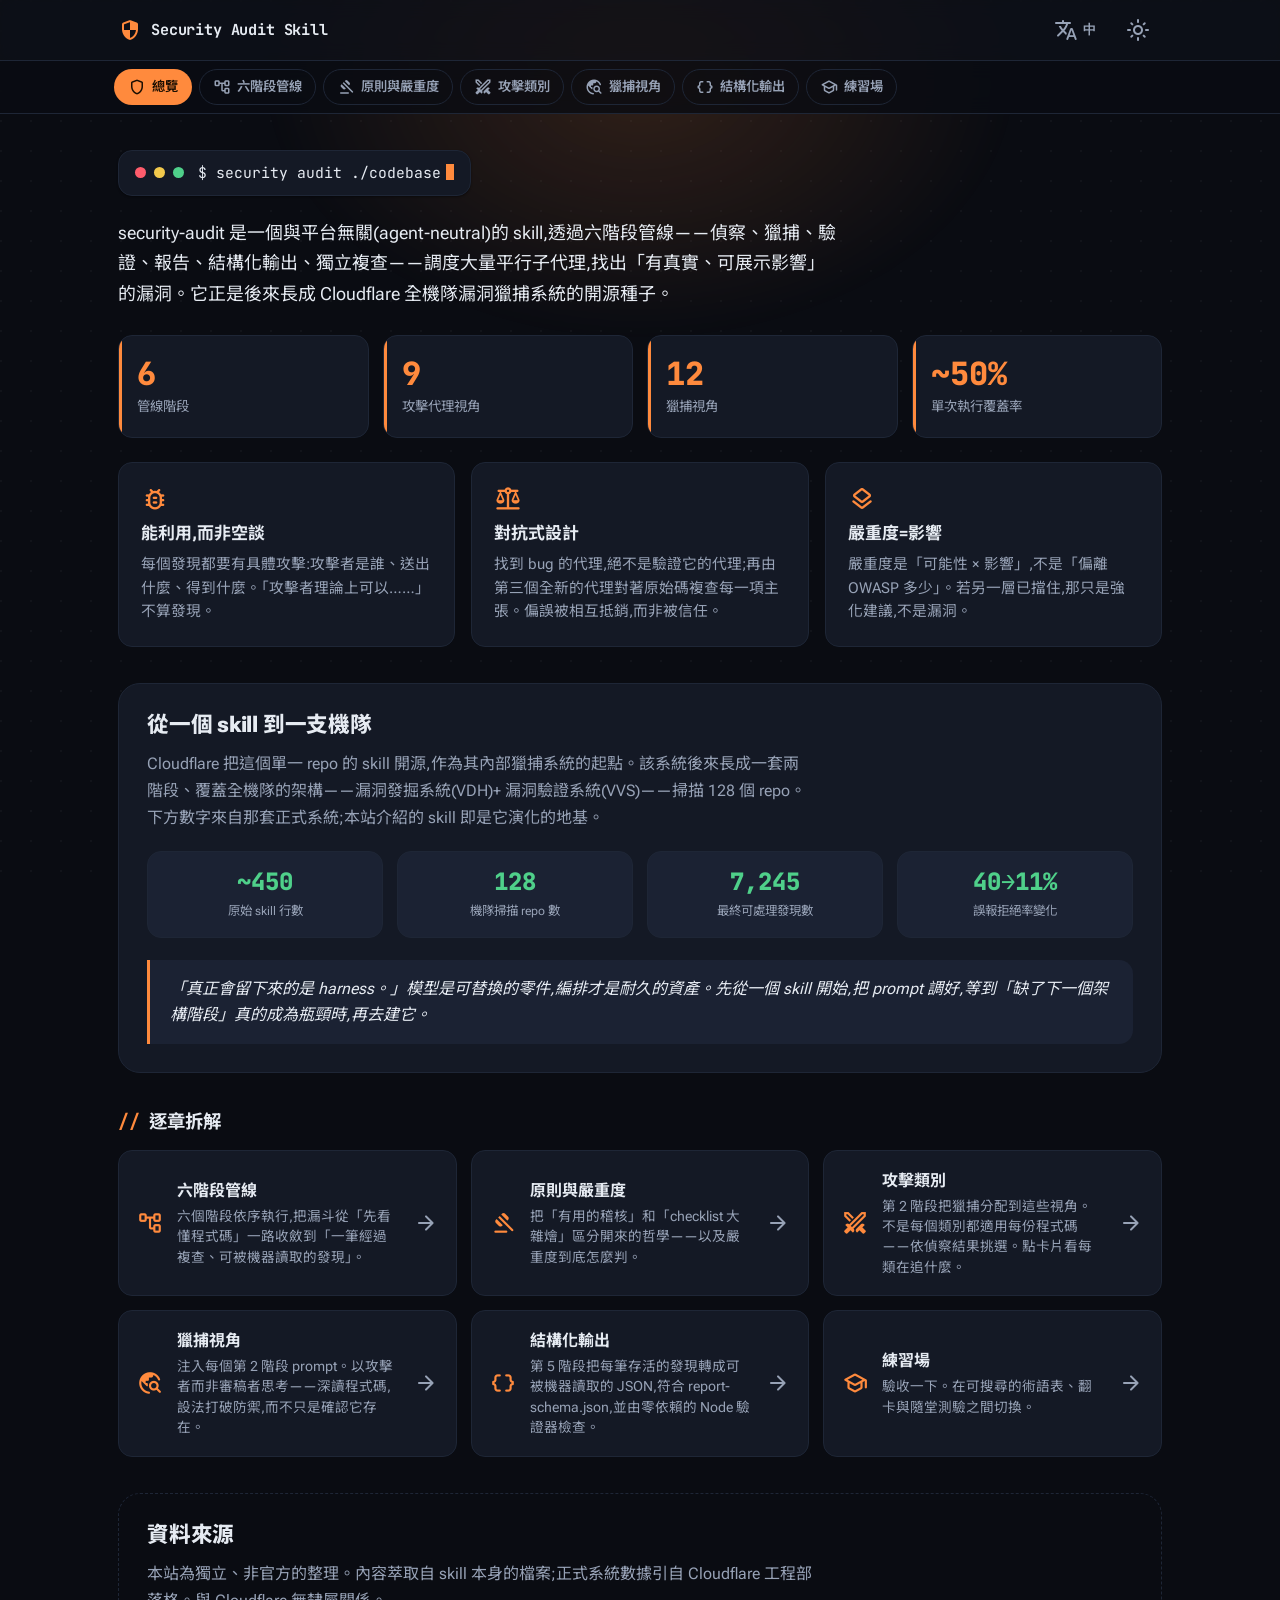
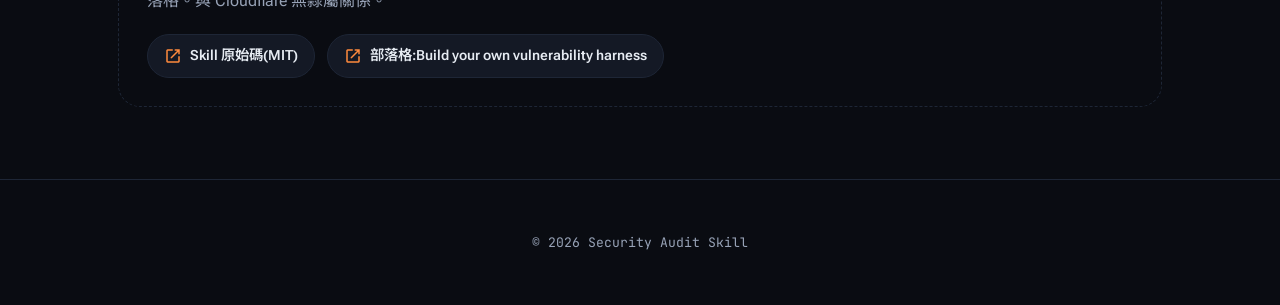
==== index.html @ 5a80154d "feat: 英文化 title/meta 並加入 shield favicon" ====
<!DOCTYPE html>
<html lang="en" data-theme="dark">
<head>
  <meta charset="UTF-8" />
  <title>Security Audit Skill — Interactive Guide</title>
  <!-- Google tag (gtag.js) -->
  <script async src="https://www.googletagmanager.com/gtag/js?id=G-RM0FBMMBLL"></script>
  <script>
    window.dataLayer = window.dataLayer || [];
    function gtag(){dataLayer.push(arguments);}
    gtag('js', new Date());
    gtag('config', 'G-RM0FBMMBLL');
  </script>
  <meta name="viewport" content="width=device-width, initial-scale=1.0, viewport-fit=cover" />
  <meta name="description" content="An interactive field guide to Cloudflare's open-source agentic security-audit skill: a six-phase pipeline of parallel agents, nine attack-agent scopes, twelve hunting angles, structured output, and independent verification." />
  <meta name="theme-color" content="#0A0C12" />
  <link rel="icon" href="data:image/svg+xml,<svg xmlns='http://www.w3.org/2000/svg' viewBox='0 0 32 32'><rect width='32' height='32' rx='7' fill='%23FF8A3D'/><path d='M16 5 L25 8 V15 C25 21 21 25 16 27 C11 25 7 21 7 15 V8 Z' fill='%230A0C12'/><path d='M12.4 16 l2.5 2.5 L20 13.3' fill='none' stroke='%23FF8A3D' stroke-width='2.3' stroke-linecap='round' stroke-linejoin='round'/></svg>" />
  <link rel="canonical" href="https://cloudflare-security-skill.peteraim.com/" />
  <meta property="og:type" content="website" />
  <meta property="og:site_name" content="Security Audit Skill" />
  <meta property="og:title" content="Security Audit Skill — Interactive Guide" />
  <meta property="og:description" content="Six-phase pipeline, nine attack-agent scopes, twelve hunting angles — an interactive guide to Cloudflare's open-source security-audit skill." />
  <meta property="og:url" content="https://cloudflare-security-skill.peteraim.com/" />
  <meta name="twitter:card" content="summary" />
  <meta name="twitter:title" content="Security Audit Skill — Interactive Guide" />
  <meta name="twitter:description" content="An interactive guide to Cloudflare's open-source agentic security-audit skill." />
  <link rel="preconnect" href="https://fonts.googleapis.com" />
  <link rel="preconnect" href="https://fonts.gstatic.com" crossorigin />
  <link href="https://fonts.googleapis.com/css2?family=Roboto+Flex:opsz,wght@8..144,400..700&family=Noto+Sans+TC:wght@400;500;700&family=JetBrains+Mono:wght@400;500;700&display=swap" rel="stylesheet" />
  <link href="https://fonts.googleapis.com/css2?family=Material+Symbols+Rounded:opsz,wght,FILL,GRAD@24,400,0,0&display=swap" rel="stylesheet" />
  <link rel="stylesheet" href="assets/styles.css" />
  <script type="application/ld+json">
  {
    "@context": "https://schema.org",
    "@type": "WebSite",
    "name": "Security Audit Skill — Interactive Guide",
    "description": "An interactive field guide to Cloudflare's open-source agentic security-audit skill: a six-phase pipeline of parallel agents that find exploitable vulnerabilities.",
    "url": "https://cloudflare-security-skill.peteraim.com/"
  }
  </script>
</head>
<body data-page="home">
  <!-- shell.js injects the app bar, cross-page nav, footer and dialog around this -->
  <main id="page"></main>

  <script src="data/data.js"></script>
  <script src="assets/shell.js"></script>
  <script src="assets/app.js"></script>
</body>
</html>
---- assets/styles.css ----
/* =========================================================================
   styles.css — custom "security console" aesthetic on an MD3 token base.
   Dark-first, monospace accents, severity color coding. Pure CSS, no build.
   Shared by every page. shell.js depends on the chrome classes (appbar,
   pagenav, navpill, footer, dialog, skip-link, icon-btn) — keep them styled.
   ========================================================================= */

/* ---- Tokens : DARK (default) ---- */
:root,
[data-theme="dark"] {
  --background:#0A0C12; --on-background:#E6EBF2;
  --surface:#0E1118;
  --surface-container:#141925; --surface-container-high:#1B2233; --surface-variant:#232B3D;
  --on-surface:#E6EBF2; --on-surface-variant:#97A2B6;
  --outline:#2C3547; --outline-variant:#1E2636;
  --primary:#FF8A3D; --on-primary:#1A0E02; --primary-container:#3A2410; --on-primary-container:#FFD9B8;
  --secondary:#4FD08A; --on-secondary:#06210F; --secondary-container:#123322; --on-secondary-container:#BFF3D6;
  --error:#FF5C6C; --success:#4FD08A;
  --sev-critical:#FF5C6C; --sev-high:#FF9B42; --sev-medium:#F2C94C; --sev-low:#5AA9FF;
  --grid-dot:rgba(255,255,255,.035);
  --glow:rgba(255,138,61,.16);
  --elev-1:0 1px 2px rgba(0,0,0,.4);
  --elev-2:0 6px 20px rgba(0,0,0,.45);
  --elev-3:0 16px 48px rgba(0,0,0,.55);
  --radius-sm:8px; --radius:14px; --radius-lg:22px;
  --font-body:"Roboto Flex","Inter","Noto Sans TC",system-ui,sans-serif;
  --font-mono:"JetBrains Mono","Roboto Mono",ui-monospace,SFMono-Regular,Menlo,monospace;
}
/* ---- Tokens : LIGHT ---- */
[data-theme="light"] {
  --background:#F4F6FA; --on-background:#131722;
  --surface:#FFFFFF;
  --surface-container:#FFFFFF; --surface-container-high:#EEF1F6; --surface-variant:#E3E8F0;
  --on-surface:#131722; --on-surface-variant:#51607A;
  --outline:#C3CCDA; --outline-variant:#DCE3EE;
  --primary:#C2570C; --on-primary:#FFFFFF; --primary-container:#FFE7D2; --on-primary-container:#4A2400;
  --secondary:#1F9D57; --on-secondary:#FFFFFF; --secondary-container:#D6F5E3; --on-secondary-container:#0A3D22;
  --error:#D32F3C; --success:#1F9D57;
  --sev-critical:#D32F3C; --sev-high:#C2570C; --sev-medium:#B7860B; --sev-low:#2563C9;
  --grid-dot:rgba(20,30,60,.05);
  --glow:rgba(194,87,12,.10);
  --elev-1:0 1px 2px rgba(20,30,60,.08),0 1px 3px rgba(20,30,60,.06);
  --elev-2:0 6px 18px rgba(20,30,60,.10);
  --elev-3:0 16px 44px rgba(20,30,60,.16);
}

/* ---- Reset / base ---- */
* { box-sizing:border-box; }
html { scroll-behavior:smooth; -webkit-text-size-adjust:100%; }
body {
  margin:0; font-family:var(--font-body); background:var(--background); color:var(--on-background);
  -webkit-font-smoothing:antialiased; transition:background .25s,color .25s; overflow-x:hidden; line-height:1.5;
}
body::before {
  content:""; position:fixed; inset:0; z-index:-2; pointer-events:none;
  background-image:radial-gradient(circle at 1px 1px,var(--grid-dot) 1px,transparent 0);
  background-size:30px 30px;
}
body::after {
  content:""; position:fixed; top:-180px; left:50%; transform:translateX(-50%); width:760px; height:520px; z-index:-1;
  background:radial-gradient(ellipse at center,var(--glow),transparent 70%); pointer-events:none; filter:blur(8px);
}
a { color:inherit; text-decoration:none; }
h1,h2,h3 { line-height:1.2; }
code,pre { font-family:var(--font-mono); }
.material-symbols-rounded { font-variation-settings:"FILL" 0,"wght" 400,"GRAD" 0,"opsz" 24; line-height:1; user-select:none; }
.skip-link {
  position:absolute; left:-999px; top:8px; z-index:60; background:var(--primary); color:var(--on-primary);
  padding:8px 14px; border-radius:var(--radius-lg); font-weight:600;
}
.skip-link:focus { left:12px; }
:focus-visible { outline:2px solid var(--primary); outline-offset:2px; }

/* ---- App bar ---- */
.appbar {
  position:sticky; top:0; z-index:30;
  background:color-mix(in srgb,var(--surface) 80%,transparent);
  backdrop-filter:saturate(160%) blur(10px); border-bottom:1px solid var(--outline-variant);
}
.appbar__inner { max-width:1080px; margin:0 auto; padding:10px 18px; display:flex; align-items:center; gap:12px; }
.brand { display:flex; align-items:center; gap:9px; font-weight:700; font-size:1.04rem; color:var(--on-surface); min-width:0; overflow:hidden; letter-spacing:-.01em; }
.brand__logo { color:var(--primary); flex:0 0 auto; }
.brand__name { overflow:hidden; text-overflow:ellipsis; white-space:nowrap; font-family:var(--font-mono); font-size:.95rem; }
.appbar__actions { margin-left:auto; display:flex; align-items:center; gap:6px; flex:0 0 auto; }
.icon-btn {
  display:inline-flex; align-items:center; gap:5px; border:1px solid transparent; background:transparent; color:var(--on-surface-variant);
  border-radius:var(--radius-lg); padding:7px 11px; cursor:pointer; font:inherit; transition:background .15s,color .15s,border-color .15s;
}
.icon-btn:hover { background:var(--surface-container-high); color:var(--on-surface); border-color:var(--outline-variant); }
.icon-btn__txt { font-size:.82rem; font-weight:600; font-family:var(--font-mono); }

/* ---- Cross-page nav ---- */
.pagenav {
  position:sticky; top:55px; z-index:25; border-bottom:1px solid var(--outline-variant);
  background:color-mix(in srgb,var(--background) 84%,transparent); backdrop-filter:saturate(160%) blur(10px);
}
.pagenav__inner { max-width:1080px; margin:0 auto; padding:8px 14px; display:flex; gap:7px; overflow-x:auto; scrollbar-width:none; }
.pagenav__inner::-webkit-scrollbar { display:none; }
.navpill {
  display:inline-flex; align-items:center; gap:6px; flex:0 0 auto; padding:7px 13px; border-radius:var(--radius-lg);
  font-size:.83rem; font-weight:600; color:var(--on-surface-variant); border:1px solid var(--outline-variant);
  background:transparent; white-space:nowrap; cursor:pointer; transition:background .15s,color .15s,border-color .15s;
}
.navpill .material-symbols-rounded { font-size:18px; }
.navpill:hover { background:var(--surface-container-high); color:var(--on-surface); }
.navpill--active { background:var(--primary); color:var(--on-primary); border-color:transparent; }

/* ---- Page scaffold ---- */
.page { max-width:1080px; margin:0 auto; padding:36px 18px 24px; }
.page-head { margin-bottom:26px; }
.page-head__eyebrow {
  display:inline-flex; align-items:center; gap:7px; font-family:var(--font-mono); font-size:.78rem; font-weight:600;
  letter-spacing:.06em; text-transform:uppercase; color:var(--primary);
  background:var(--primary-container); padding:5px 11px; border-radius:var(--radius-lg); margin-bottom:14px;
}
.page-head__eyebrow .material-symbols-rounded { font-size:16px; }
.page-head h1 { margin:0 0 10px; font-size:clamp(1.7rem,4.4vw,2.5rem); font-weight:800; letter-spacing:-.02em; color:var(--on-surface); }
.page-head__sub { margin:0; max-width:64ch; font-size:1.02rem; line-height:1.6; color:var(--on-surface-variant); }
.empty { color:var(--on-surface-variant); }
.lead { max-width:70ch; font-size:1.02rem; line-height:1.7; color:var(--on-surface-variant); margin:0 0 26px; }

.section-label { font-size:1.15rem; font-weight:700; color:var(--on-surface); margin:38px 0 16px; letter-spacing:-.01em; }
.section-label__hash { font-family:var(--font-mono); color:var(--primary); margin-right:6px; }
.block { margin:40px 0 0; }
.block__title { font-size:1.2rem; font-weight:700; color:var(--on-surface); margin:0 0 8px; letter-spacing:-.01em; }
.block__note { margin:0 0 18px; color:var(--on-surface-variant); max-width:66ch; line-height:1.6; }

/* ---- reveal-on-scroll ---- */
.reveal { opacity:0; transform:translateY(14px); transition:opacity .55s ease,transform .55s ease; }
.reveal.is-in { opacity:1; transform:none; }

/* ---- HOME ---- */
.hero { margin-bottom:8px; }
.terminal {
  display:inline-flex; align-items:center; gap:8px; background:var(--surface-container); border:1px solid var(--outline-variant);
  border-radius:var(--radius); padding:11px 16px; box-shadow:var(--elev-1); max-width:100%; overflow:hidden;
}
.terminal__dot { width:11px; height:11px; border-radius:50%; background:var(--outline); flex:0 0 auto; }
.terminal__dot:nth-child(1){ background:var(--sev-critical); }
.terminal__dot:nth-child(2){ background:var(--sev-medium); }
.terminal__dot:nth-child(3){ background:var(--success); }
.terminal__cmd { font-family:var(--font-mono); font-size:.92rem; color:var(--on-surface); white-space:nowrap; margin-left:6px; }
.terminal__caret { display:inline-block; width:8px; height:1.05em; background:var(--primary); margin-left:5px; vertical-align:-2px; animation:blink 1.1s step-end infinite; }
@keyframes blink { 50% { opacity:0; } }
.hero__lede { max-width:72ch; font-size:1.12rem; line-height:1.7; color:var(--on-surface); margin:22px 0 26px; }

.kstats { display:grid; grid-template-columns:repeat(auto-fit,minmax(150px,1fr)); gap:14px; }
.kstat {
  background:var(--surface-container); border:1px solid var(--outline-variant); border-radius:var(--radius); padding:20px 18px;
  display:flex; flex-direction:column; gap:5px; position:relative; overflow:hidden;
}
.kstat::before { content:""; position:absolute; left:0; top:0; bottom:0; width:3px; background:var(--primary); }
.kstat__value { font-size:2rem; font-weight:800; color:var(--primary); font-family:var(--font-mono); font-variant-numeric:tabular-nums; line-height:1.1; }
.kstat__label { font-size:.84rem; color:var(--on-surface-variant); }

.pitch-grid { display:grid; grid-template-columns:repeat(auto-fit,minmax(250px,1fr)); gap:16px; margin-top:24px; }
.pitch { background:var(--surface-container); border:1px solid var(--outline-variant); border-radius:var(--radius); padding:22px; display:flex; flex-direction:column; gap:10px; transition:border-color .18s,transform .18s; }
.pitch:hover { border-color:var(--primary); transform:translateY(-2px); }
.pitch__icon { font-size:28px; color:var(--primary); }
.pitch__title { margin:0; font-size:1.06rem; font-weight:700; color:var(--on-surface); }
.pitch__body { margin:0; font-size:.92rem; line-height:1.6; color:var(--on-surface-variant); }

.slab { background:var(--surface-container); border:1px solid var(--outline-variant); border-radius:var(--radius-lg); padding:28px; margin-top:36px; }
.slab--muted { background:transparent; border-style:dashed; }
.slab__title { margin:0 0 12px; font-size:1.35rem; font-weight:800; color:var(--on-surface); letter-spacing:-.01em; }
.slab__body { margin:0 0 20px; max-width:74ch; line-height:1.7; color:var(--on-surface-variant); }
.metric-row { display:grid; grid-template-columns:repeat(auto-fit,minmax(130px,1fr)); gap:14px; margin-bottom:22px; }
.metric { background:var(--surface-container-high); border-radius:var(--radius); padding:16px; text-align:center; border:1px solid var(--outline-variant); }
.metric__value { display:block; font-family:var(--font-mono); font-size:1.5rem; font-weight:800; color:var(--secondary); line-height:1.2; }
.metric__label { display:block; margin-top:5px; font-size:.78rem; color:var(--on-surface-variant); }
.quote {
  margin:0; padding:16px 20px; border-left:3px solid var(--primary); background:var(--surface-container-high);
  border-radius:0 var(--radius) var(--radius) 0; color:var(--on-surface); font-size:1rem; line-height:1.65; font-style:italic;
}
.srclinks { display:flex; flex-wrap:wrap; gap:12px; }
.srclink {
  display:inline-flex; align-items:center; gap:8px; padding:10px 16px; border-radius:var(--radius-lg);
  border:1px solid var(--outline-variant); background:var(--surface-container); color:var(--on-surface);
  font-size:.9rem; font-weight:600; transition:border-color .15s,background .15s;
}
.srclink:hover { border-color:var(--primary); background:var(--surface-container-high); }
.srclink .material-symbols-rounded { font-size:18px; color:var(--primary); }

.navgrid { display:grid; grid-template-columns:repeat(auto-fill,minmax(260px,1fr)); gap:14px; }
.navcard {
  display:flex; align-items:center; gap:14px; background:var(--surface-container); border:1px solid var(--outline-variant);
  border-radius:var(--radius); padding:18px 18px; transition:border-color .18s,transform .18s,box-shadow .18s;
}
.navcard:hover { border-color:var(--primary); transform:translateY(-2px); box-shadow:var(--elev-2); }
.navcard__icon { font-size:26px; color:var(--primary); flex:0 0 auto; }
.navcard__text { display:flex; flex-direction:column; gap:3px; min-width:0; }
.navcard__text b { font-size:1rem; font-weight:700; color:var(--on-surface); }
.navcard__text span { font-size:.85rem; color:var(--on-surface-variant); overflow:hidden; text-overflow:ellipsis; }
.navcard__go { margin-left:auto; color:var(--on-surface-variant); transition:transform .18s,color .18s; flex:0 0 auto; }
.navcard:hover .navcard__go { color:var(--primary); transform:translateX(4px); }

/* ---- PIPELINE ---- */
.phases { list-style:none; margin:0; padding:0; }
.phase { display:grid; grid-template-columns:54px 1fr; gap:16px; }
.phase__rail { position:relative; display:flex; justify-content:center; }
.phase__rail::before { content:""; position:absolute; top:0; bottom:-20px; width:2px; background:var(--outline-variant); }
.phase:last-child .phase__rail::before { display:none; }
.phase__num {
  position:relative; z-index:1; width:42px; height:42px; border-radius:50%; display:grid; place-items:center;
  background:var(--surface-container); border:2px solid var(--primary); color:var(--primary);
  font-family:var(--font-mono); font-weight:700; font-size:.95rem;
}
.phase__card { background:var(--surface-container); border:1px solid var(--outline-variant); border-radius:var(--radius); padding:20px 22px; margin-bottom:20px; transition:border-color .18s; }
.phase__card:hover { border-color:var(--primary); }
.phase__top { display:flex; flex-wrap:wrap; align-items:center; gap:10px 14px; margin-bottom:10px; }
.phase__name { margin:0; font-size:1.18rem; font-weight:700; color:var(--on-surface); }
.badge {
  display:inline-flex; align-items:center; gap:6px; font-family:var(--font-mono); font-size:.74rem; font-weight:600;
  padding:4px 10px; border-radius:var(--radius-lg); border:1px solid var(--outline-variant); color:var(--on-surface-variant);
}
.badge--agents { color:var(--secondary); background:var(--secondary-container); border-color:transparent; }
.badge .material-symbols-rounded { font-size:15px; }
.phase__summary { margin:0 0 14px; line-height:1.65; color:var(--on-surface); }
.phase__out { display:inline-flex; align-items:center; gap:7px; margin-bottom:12px; font-size:.84rem; color:var(--on-surface-variant); }
.phase__out .material-symbols-rounded { font-size:17px; color:var(--primary); }
.phase__out code { font-family:var(--font-mono); color:var(--on-surface); background:var(--surface-container-high); padding:2px 8px; border-radius:var(--radius-sm); }
.phase__detail { margin:0; padding-left:20px; display:flex; flex-direction:column; gap:7px; }
.phase__detail li { font-size:.9rem; line-height:1.55; color:var(--on-surface-variant); }
.phase__detail li::marker { color:var(--primary); }

.callout {
  display:flex; gap:16px; align-items:flex-start; background:var(--surface-container-high); border:1px solid var(--outline-variant);
  border-left:3px solid var(--primary); border-radius:var(--radius); padding:20px 22px; margin-top:34px;
}
.callout__icon { font-size:26px; color:var(--primary); flex:0 0 auto; }
.callout__title { margin:0 0 6px; font-size:1.05rem; font-weight:700; color:var(--on-surface); }
.callout__body { margin:0; line-height:1.6; color:var(--on-surface-variant); }
.cmdline { display:inline-flex; align-items:center; gap:9px; margin-top:14px; background:var(--background); border:1px solid var(--outline-variant); border-radius:var(--radius-sm); padding:9px 14px; font-family:var(--font-mono); font-size:.86rem; }
.cmdline__prompt { color:var(--secondary); font-weight:700; }
.cmdline code { color:var(--on-surface); }

/* ---- PRINCIPLES ---- */
.prin-grid { display:grid; grid-template-columns:repeat(auto-fit,minmax(260px,1fr)); gap:16px; }
.prin { background:var(--surface-container); border:1px solid var(--outline-variant); border-radius:var(--radius); padding:22px; display:flex; flex-direction:column; gap:10px; transition:border-color .18s,transform .18s; }
.prin:hover { border-color:var(--primary); transform:translateY(-2px); }
.prin__icon { font-size:26px; color:var(--primary); }
.prin__title { margin:0; font-size:1.05rem; font-weight:700; color:var(--on-surface); }
.prin__body { margin:0; font-size:.92rem; line-height:1.6; color:var(--on-surface-variant); }

.sev-ladder { display:flex; flex-direction:column; gap:10px; }
.sev { display:grid; grid-template-columns:120px 1fr; gap:16px; align-items:center; background:var(--surface-container); border:1px solid var(--outline-variant); border-left:5px solid var(--sev); border-radius:var(--radius); padding:16px 18px; }
.sev--critical { --sev:var(--sev-critical); }
.sev--high { --sev:var(--sev-high); }
.sev--medium { --sev:var(--sev-medium); }
.sev--low { --sev:var(--sev-low); }
.sev__tag { font-family:var(--font-mono); font-weight:800; font-size:.92rem; letter-spacing:.04em; color:var(--sev); }
.sev__body { margin:0; font-size:.92rem; line-height:1.55; color:var(--on-surface-variant); }

.anti-grid { display:grid; grid-template-columns:repeat(auto-fit,minmax(300px,1fr)); gap:14px; }
.anti { display:flex; gap:12px; align-items:flex-start; background:var(--surface-container); border:1px solid var(--outline-variant); border-radius:var(--radius); padding:16px 18px; }
.anti__x { color:var(--error); font-size:22px; flex:0 0 auto; margin-top:1px; }
.anti__title { margin:0 0 5px; font-size:.98rem; font-weight:700; color:var(--on-surface); }
.anti__body { margin:0; font-size:.88rem; line-height:1.55; color:var(--on-surface-variant); }

/* ---- ATTACKS ---- */
.toolbar { display:flex; flex-wrap:wrap; gap:12px; align-items:center; margin-bottom:14px; }
.search-wrap { position:relative; flex:1 1 240px; min-width:180px; }
.search-ic { position:absolute; left:13px; top:50%; transform:translateY(-50%); color:var(--on-surface-variant); font-size:20px; pointer-events:none; }
.search { width:100%; padding:11px 14px 11px 42px; border-radius:var(--radius-lg); border:1px solid var(--outline-variant); background:var(--surface-container); color:var(--on-surface); font:inherit; }
.search::placeholder { color:var(--on-surface-variant); }
.search:focus { outline:2px solid var(--primary); outline-offset:1px; border-color:transparent; }
.chips { display:flex; flex-wrap:wrap; gap:8px; }
.chip { padding:8px 14px; border-radius:var(--radius-lg); font-size:.83rem; font-weight:600; color:var(--on-surface-variant); border:1px solid var(--outline-variant); background:transparent; cursor:pointer; transition:background .15s,color .15s,border-color .15s; }
.chip:hover { background:var(--surface-container-high); color:var(--on-surface); }
.chip--active { background:var(--primary); color:var(--on-primary); border-color:transparent; }
.result-count { margin:0 0 16px; font-size:.82rem; font-family:var(--font-mono); color:var(--on-surface-variant); }
.tag { font-size:.72rem; font-family:var(--font-mono); color:var(--on-surface-variant); background:var(--surface-variant); padding:2px 8px; border-radius:var(--radius-sm); }
.card__tags { display:flex; flex-wrap:wrap; gap:6px; margin-top:auto; }

.atk-grid { display:grid; grid-template-columns:repeat(auto-fill,minmax(270px,1fr)); gap:16px; }
.atk-card { background:var(--surface-container); border:1px solid var(--outline-variant); border-radius:var(--radius); padding:20px; cursor:pointer; display:flex; flex-direction:column; gap:11px; min-height:170px; transition:box-shadow .18s,transform .18s,border-color .18s; }
.atk-card:hover,.atk-card:focus-visible { box-shadow:var(--elev-2); transform:translateY(-2px); border-color:var(--primary); outline:none; }
.atk-card__icon { font-size:28px; color:var(--primary); }
.atk-card__title { margin:0; font-size:1.06rem; font-weight:700; color:var(--on-surface); }
.atk-card__summary { margin:0; font-size:.9rem; line-height:1.55; color:var(--on-surface-variant); }

/* ---- HUNTING ---- */
.angle-grid { display:grid; grid-template-columns:repeat(auto-fit,minmax(290px,1fr)); gap:16px; }
.angle { position:relative; background:var(--surface-container); border:1px solid var(--outline-variant); border-radius:var(--radius); padding:20px 20px 20px 22px; overflow:hidden; transition:border-color .18s,transform .18s; }
.angle:hover { border-color:var(--primary); transform:translateY(-2px); }
.angle__n { display:inline-block; font-family:var(--font-mono); font-size:1.05rem; font-weight:800; color:var(--primary); background:var(--primary-container); width:34px; height:34px; border-radius:9px; text-align:center; line-height:34px; margin-bottom:12px; }
.angle__title { margin:0 0 7px; font-size:1.02rem; font-weight:700; color:var(--on-surface); }
.angle__body { margin:0; font-size:.9rem; line-height:1.6; color:var(--on-surface-variant); }
.rules { list-style:none; margin:0; padding:0; display:flex; flex-direction:column; gap:10px; }
.rule { display:flex; gap:11px; align-items:flex-start; background:var(--surface-container); border:1px solid var(--outline-variant); border-radius:var(--radius); padding:14px 18px; line-height:1.55; color:var(--on-surface); }
.rule__check { color:var(--success); font-size:20px; flex:0 0 auto; margin-top:1px; }

/* ---- SCHEMA ---- */
.table-wrap { overflow-x:auto; border-radius:var(--radius); border:1px solid var(--outline-variant); }
.fld-table { width:100%; border-collapse:collapse; background:var(--surface-container); font-size:.88rem; }
.fld-table th,.fld-table td { padding:11px 14px; text-align:left; border-bottom:1px solid var(--outline-variant); vertical-align:top; }
.fld-table thead th { background:var(--surface-container-high); font-weight:700; color:var(--on-surface-variant); font-size:.78rem; letter-spacing:.04em; text-transform:uppercase; white-space:nowrap; }
.fld-table tbody tr:last-child td { border-bottom:none; }
.fld-table tbody tr:hover { background:var(--surface-container-high); }
.fld__name code { color:var(--primary); font-weight:600; }
.fld__type code { color:var(--secondary); font-size:.82rem; }
.fld__desc { color:var(--on-surface-variant); line-height:1.5; }
.codewin { border:1px solid var(--outline-variant); border-radius:var(--radius); overflow:hidden; background:var(--surface); }
.codewin__bar { display:flex; align-items:center; gap:8px; padding:9px 14px; background:var(--surface-container-high); border-bottom:1px solid var(--outline-variant); }
.codewin__name { margin-left:8px; font-family:var(--font-mono); font-size:.8rem; color:var(--on-surface-variant); }
.codewin__body { margin:0; padding:18px 20px; overflow:auto; font-size:.82rem; line-height:1.6; color:var(--on-surface); }
.codewin__body code { font-family:var(--font-mono); white-space:pre; }

/* ---- DIALOG ---- */
.dialog { border:none; border-radius:var(--radius-lg); background:var(--surface-container); color:var(--on-surface); max-width:600px; width:calc(100% - 32px); padding:0; box-shadow:var(--elev-3); border:1px solid var(--outline-variant); }
.dialog::backdrop { background:rgba(0,0,0,.62); backdrop-filter:blur(2px); }
.dialog__bar { display:flex; align-items:center; padding:8px 12px; border-bottom:1px solid var(--outline-variant); position:sticky; top:0; background:var(--surface-container); }
.dialog__spacer { flex:1; }
.dialog__body { padding:24px; }
.dlg-head { display:flex; align-items:center; gap:12px; margin-bottom:12px; }
.dlg-head__icon { font-size:30px; color:var(--primary); }
.dialog__body h2 { margin:0; color:var(--on-surface); font-size:1.3rem; }
.dialog__body p { color:var(--on-surface-variant); line-height:1.7; }
.dlg-sub { margin:18px 0 8px; font-size:.82rem; font-family:var(--font-mono); letter-spacing:.04em; text-transform:uppercase; color:var(--primary); }
.dlg-list { margin:0; padding-left:20px; display:flex; flex-direction:column; gap:7px; }
.dlg-list li { color:var(--on-surface-variant); line-height:1.55; }
.dlg-list li::marker { color:var(--primary); }
.dialog__body .card__tags { margin:0 0 8px; }

/* ---- PRACTICE ---- */
.seg { display:inline-flex; gap:4px; background:var(--surface-container-high); border:1px solid var(--outline-variant); border-radius:var(--radius-lg); padding:4px; margin-bottom:22px; flex-wrap:wrap; }
.seg__btn { border:none; background:transparent; color:var(--on-surface-variant); padding:9px 20px; border-radius:var(--radius-lg); cursor:pointer; font:inherit; font-weight:600; transition:background .15s,color .15s; }
.seg__btn:hover { color:var(--on-surface); }
.seg__btn--active { background:var(--primary); color:var(--on-primary); }

.glo-list { display:flex; flex-direction:column; gap:10px; }
.glo { background:var(--surface-container); border:1px solid var(--outline-variant); border-radius:var(--radius); overflow:hidden; }
.glo__term { display:flex; align-items:center; justify-content:space-between; gap:12px; padding:15px 18px; cursor:pointer; font-weight:700; color:var(--on-surface); list-style:none; }
.glo__term::-webkit-details-marker { display:none; }
.glo__term span:first-child { font-family:var(--font-mono); }
.glo__chev { transition:transform .2s; color:var(--on-surface-variant); }
.glo[open] .glo__chev { transform:rotate(180deg); }
.glo[open] .glo__term { color:var(--primary); }
.glo__def { margin:0; padding:0 18px 16px; font-size:.92rem; line-height:1.65; color:var(--on-surface-variant); }

.fc-grid { display:grid; grid-template-columns:repeat(auto-fill,minmax(230px,1fr)); gap:16px; }
.fc { display:block; position:relative; height:190px; perspective:1100px; border:none; background:transparent; padding:0; cursor:pointer; font:inherit; text-align:left; }
.fc__inner { position:absolute; inset:0; transition:transform .55s cubic-bezier(.4,.1,.2,1); transform-style:preserve-3d; }
.fc--flipped .fc__inner { transform:rotateY(180deg); }
.fc__face { position:absolute; inset:0; backface-visibility:hidden; -webkit-backface-visibility:hidden; border-radius:var(--radius); border:1px solid var(--outline-variant); padding:20px; display:flex; flex-direction:column; justify-content:center; gap:10px; overflow:auto; }
.fc__front { background:var(--surface-container); color:var(--on-surface); font-size:1.12rem; font-weight:700; }
.fc__back { background:var(--surface-container-high); color:var(--on-surface-variant); font-size:.9rem; line-height:1.55; transform:rotateY(180deg); }
.fc__tag { font-family:var(--font-mono); font-size:.66rem; font-weight:700; letter-spacing:.1em; color:var(--primary); }
.fc__back .fc__tag { color:var(--secondary); }

.quiz-head { display:flex; justify-content:flex-end; margin-bottom:14px; }
.quiz-score { font-family:var(--font-mono); font-size:.86rem; font-weight:700; color:var(--secondary); background:var(--secondary-container); padding:7px 14px; border-radius:var(--radius-lg); }
.quiz-list { display:flex; flex-direction:column; gap:18px; }
.quiz-q { background:var(--surface-container); border:1px solid var(--outline-variant); border-radius:var(--radius); padding:20px 22px; }
.quiz-q__text { margin:0 0 14px; font-size:1.04rem; font-weight:600; color:var(--on-surface); line-height:1.5; }
.quiz-q__n { display:inline-block; font-family:var(--font-mono); font-weight:800; color:var(--primary); margin-right:9px; }
.qopts { display:flex; flex-direction:column; gap:9px; }
.qopt { text-align:left; padding:12px 16px; border-radius:var(--radius-sm); border:1px solid var(--outline-variant); background:var(--surface); color:var(--on-surface); font:inherit; font-size:.93rem; cursor:pointer; transition:border-color .15s,background .15s; }
.qopt:hover:not(:disabled) { border-color:var(--primary); background:var(--surface-container-high); }
.qopt:disabled { cursor:default; }
.qopt--right { border-color:var(--success); background:var(--secondary-container); color:var(--on-secondary-container); font-weight:600; }
.qopt--wrong { border-color:var(--error); background:color-mix(in srgb,var(--error) 14%,transparent); }
.quiz-explain { margin:14px 0 0; padding:12px 16px; background:var(--surface-container-high); border-radius:var(--radius-sm); font-size:.9rem; line-height:1.6; color:var(--on-surface); }

/* ---- Footer ---- */
.footer { text-align:center; padding:40px 18px; margin-top:48px; color:var(--on-surface-variant); font-size:.82rem; font-family:var(--font-mono); border-top:1px solid var(--outline-variant); }

/* ---- Responsive ---- */
@media (max-width:680px) {
  .phase { grid-template-columns:42px 1fr; gap:12px; }
  .phase__num { width:36px; height:36px; font-size:.85rem; }
  .sev { grid-template-columns:1fr; gap:6px; }
  .hero__lede { font-size:1.04rem; }
}
@media (max-width:560px) {
  .navgrid,.atk-grid,.fc-grid,.pitch-grid,.prin-grid,.anti-grid,.angle-grid { grid-template-columns:1fr; }
  .kstats { grid-template-columns:repeat(2,1fr); }
  .terminal__cmd { font-size:.8rem; white-space:normal; }
}
@media (max-width:375px) {
  .appbar__inner,.pagenav__inner,.page { padding-left:13px; padding-right:13px; }
  .page-head h1 { font-size:1.5rem; }
  .slab { padding:20px; }
  .kstats { grid-template-columns:1fr; }
}

/* Respect reduced motion */
@media (prefers-reduced-motion:reduce) {
  html { scroll-behavior:auto; }
  *,*::before,*::after { transition:none !important; animation:none !important; }
  .reveal { opacity:1; transform:none; }
  .fc__inner { transition:none; }
}
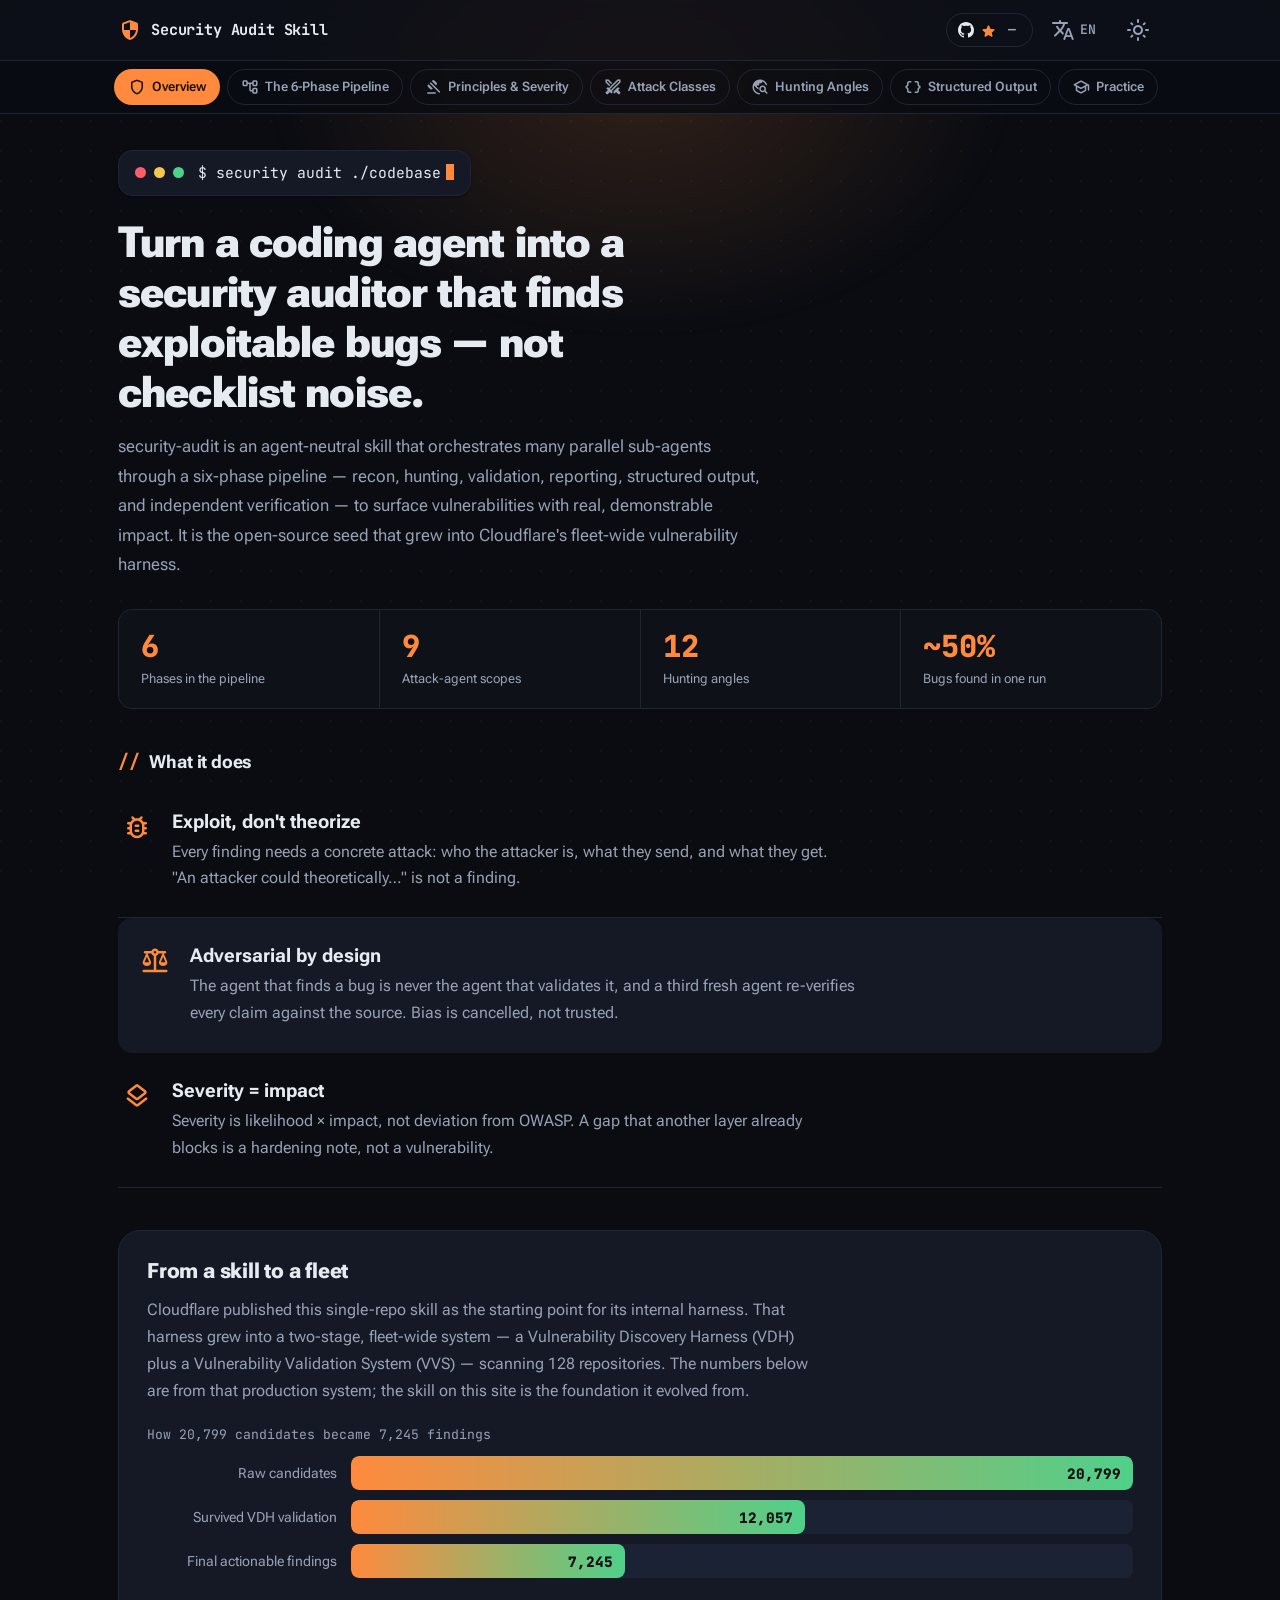
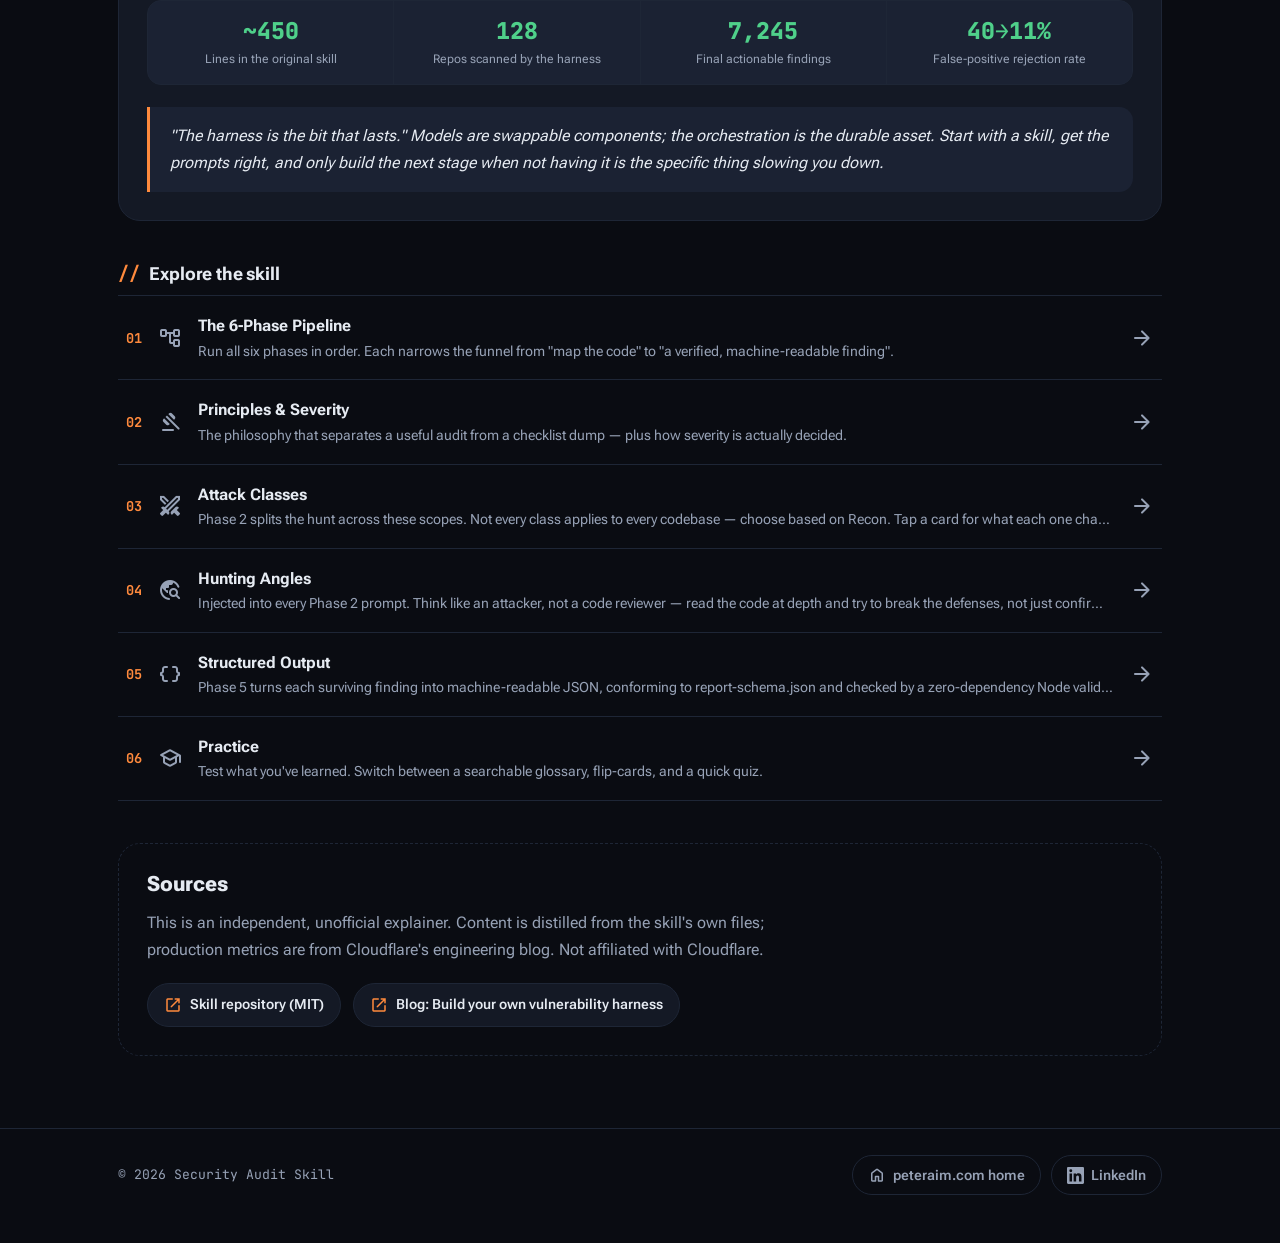
==== commit d91fc7e8: "feat: 補上靜態內容與 sitemap/robots，解決搜尋引擎抓到空白頁的問題 各子頁的 <main> 原本是空殼，內容全靠瀏覽器端 JS 在載入後才寫進去；搜尋引擎 第一波抓取原始 HTML" ====
--- a/index.html
+++ b/index.html
@@ -41,7 +41,9 @@
 </head>
 <body data-page="home">
   <!-- shell.js injects the app bar, cross-page nav, footer and dialog around this -->
-  <main id="page"></main>
+  <main id="page">
+<section class="hero" data-item=""><div class="terminal" aria-hidden="true"><span class="terminal__dot"></span><span class="terminal__dot"></span><span class="terminal__dot"></span><code class="terminal__cmd">$ security audit ./codebase<span class="terminal__caret"></span></code></div><h1 class="hero__title">Turn a coding agent into a security auditor that finds exploitable bugs — not checklist noise.</h1><p class="hero__lede">security-audit is an agent-neutral skill that orchestrates many parallel sub-agents through a six-phase pipeline — recon, hunting, validation, reporting, structured output, and independent verification — to surface vulnerabilities with real, demonstrable impact. It is the open-source seed that grew into Cloudflare's fleet-wide vulnerability harness.</p></section><div class="statbar"><div class="statbar__item" data-item=""><b class="statbar__value" data-count="6">0</b><span class="statbar__label">Phases in the pipeline</span></div><div class="statbar__item" data-item=""><b class="statbar__value" data-count="9">1</b><span class="statbar__label">Attack-agent scopes</span></div><div class="statbar__item" data-item=""><b class="statbar__value" data-count="12">1</b><span class="statbar__label">Hunting angles</span></div><div class="statbar__item" data-item=""><b class="statbar__value" data-count="~50%">~50%</b><span class="statbar__label">Bugs found in one run</span></div></div><h2 class="section-label"><span class="section-label__hash">//</span> What it does</h2><div class="fbands"><div class="fband reveal" data-item=""><div class="fband__inner"><span class="material-symbols-rounded fband__icon" aria-hidden="true">bug_report</span><div class="fband__text"><h3 class="fband__title">Exploit, don't theorize</h3><p class="fband__body">Every finding needs a concrete attack: who the attacker is, what they send, and what they get. "An attacker could theoretically…" is not a finding.</p></div></div></div><div class="fband reveal fband--alt" data-item=""><div class="fband__inner"><span class="material-symbols-rounded fband__icon" aria-hidden="true">balance</span><div class="fband__text"><h3 class="fband__title">Adversarial by design</h3><p class="fband__body">The agent that finds a bug is never the agent that validates it, and a third fresh agent re-verifies every claim against the source. Bias is cancelled, not trusted.</p></div></div></div><div class="fband reveal" data-item=""><div class="fband__inner"><span class="material-symbols-rounded fband__icon" aria-hidden="true">layers</span><div class="fband__text"><h3 class="fband__title">Severity = impact</h3><p class="fband__body">Severity is likelihood × impact, not deviation from OWASP. A gap that another layer already blocks is a hardening note, not a vulnerability.</p></div></div></div></div><section class="band reveal" data-item="" aria-labelledby="lineageH"><h2 class="band__title" id="lineageH">From a skill to a fleet</h2><p class="band__body">Cloudflare published this single-repo skill as the starting point for its internal harness. That harness grew into a two-stage, fleet-wide system — a Vulnerability Discovery Harness (VDH) plus a Vulnerability Validation System (VVS) — scanning 128 repositories. The numbers below are from that production system; the skill on this site is the foundation it evolved from.</p><div class="funnel" data-item=""><div class="funnel__h">How 20,799 candidates became 7,245 findings</div><div class="funnel__row"><span class="funnel__label">Raw candidates</span><div class="funnel__track"><div class="funnel__bar" style="width:100%"><span class="funnel__val">20,799</span></div></div></div><div class="funnel__row"><span class="funnel__label">Survived VDH validation</span><div class="funnel__track"><div class="funnel__bar" style="width:58%"><span class="funnel__val">12,057</span></div></div></div><div class="funnel__row"><span class="funnel__label">Final actionable findings</span><div class="funnel__track"><div class="funnel__bar" style="width:35%"><span class="funnel__val">7,245</span></div></div></div></div><div class="metricbar"><div class="metricbar__item"><b class="metricbar__value">~450</b><span class="metricbar__label">Lines in the original skill</span></div><div class="metricbar__item"><b class="metricbar__value">128</b><span class="metricbar__label">Repos scanned by the harness</span></div><div class="metricbar__item"><b class="metricbar__value">7,245</b><span class="metricbar__label">Final actionable findings</span></div><div class="metricbar__item"><b class="metricbar__value">40→11%</b><span class="metricbar__label">False-positive rejection rate</span></div></div><blockquote class="quote">"The harness is the bit that lasts." Models are swappable components; the orchestration is the durable asset. Start with a skill, get the prompts right, and only build the next stage when not having it is the specific thing slowing you down.</blockquote></section><h2 class="section-label"><span class="section-label__hash">//</span> Explore the skill</h2><nav class="idxlist" aria-label="Explore the skill"><a class="idxrow reveal" data-item="" href="pipeline.html" aria-label="The 6-Phase Pipeline"><span class="idxrow__n">01</span><span class="material-symbols-rounded idxrow__icon" aria-hidden="true">account_tree</span><span class="idxrow__text"><b>The 6-Phase Pipeline</b><span>Run all six phases in order. Each narrows the funnel from "map the code" to "a verified, machine-readable finding".</span></span><span class="material-symbols-rounded idxrow__go" aria-hidden="true">arrow_forward</span></a><a class="idxrow reveal" data-item="" href="principles.html" aria-label="Principles &amp; Severity"><span class="idxrow__n">02</span><span class="material-symbols-rounded idxrow__icon" aria-hidden="true">gavel</span><span class="idxrow__text"><b>Principles &amp; Severity</b><span>The philosophy that separates a useful audit from a checklist dump — plus how severity is actually decided.</span></span><span class="material-symbols-rounded idxrow__go" aria-hidden="true">arrow_forward</span></a><a class="idxrow reveal" data-item="" href="attacks.html" aria-label="Attack Classes"><span class="idxrow__n">03</span><span class="material-symbols-rounded idxrow__icon" aria-hidden="true">swords</span><span class="idxrow__text"><b>Attack Classes</b><span>Phase 2 splits the hunt across these scopes. Not every class applies to every codebase — choose based on Recon. Tap a card for what each one chases.</span></span><span class="material-symbols-rounded idxrow__go" aria-hidden="true">arrow_forward</span></a><a class="idxrow reveal" data-item="" href="hunting.html" aria-label="Hunting Angles"><span class="idxrow__n">04</span><span class="material-symbols-rounded idxrow__icon" aria-hidden="true">travel_explore</span><span class="idxrow__text"><b>Hunting Angles</b><span>Injected into every Phase 2 prompt. Think like an attacker, not a code reviewer — read the code at depth and try to break the defenses, not just confirm they exist.</span></span><span class="material-symbols-rounded idxrow__go" aria-hidden="true">arrow_forward</span></a><a class="idxrow reveal" data-item="" href="schema.html" aria-label="Structured Output"><span class="idxrow__n">05</span><span class="material-symbols-rounded idxrow__icon" aria-hidden="true">data_object</span><span class="idxrow__text"><b>Structured Output</b><span>Phase 5 turns each surviving finding into machine-readable JSON, conforming to report-schema.json and checked by a zero-dependency Node validator.</span></span><span class="material-symbols-rounded idxrow__go" aria-hidden="true">arrow_forward</span></a><a class="idxrow reveal" data-item="" href="practice.html" aria-label="Practice"><span class="idxrow__n">06</span><span class="material-symbols-rounded idxrow__icon" aria-hidden="true">school</span><span class="idxrow__text"><b>Practice</b><span>Test what you've learned. Switch between a searchable glossary, flip-cards, and a quick quiz.</span></span><span class="material-symbols-rounded idxrow__go" aria-hidden="true">arrow_forward</span></a></nav><section class="band band--muted reveal" data-item="" aria-labelledby="srcH"><h2 class="band__title" id="srcH">Sources</h2><p class="band__body">This is an independent, unofficial explainer. Content is distilled from the skill's own files; production metrics are from Cloudflare's engineering blog. Not affiliated with Cloudflare.</p><div class="srclinks"><a class="srclink" href="https://github.com/cloudflare/security-audit-skill" target="_blank" rel="noopener"><span class="material-symbols-rounded" aria-hidden="true">open_in_new</span><span>Skill repository (MIT)</span></a><a class="srclink" href="https://blog.cloudflare.com/build-your-own-vulnerability-harness" target="_blank" rel="noopener"><span class="material-symbols-rounded" aria-hidden="true">open_in_new</span><span>Blog: Build your own vulnerability harness</span></a></div></section>
+</main>
 
   <script src="data/data.js"></script>
   <script src="assets/shell.js"></script>
--- a/assets/styles.css
+++ b/assets/styles.css
@@ -1,8 +1,10 @@
 /* =========================================================================
-   styles.css — custom "security console" aesthetic on an MD3 token base.
+   styles.css — "security console" aesthetic on an MD3 token base.
    Dark-first, monospace accents, severity color coding. Pure CSS, no build.
-   Shared by every page. shell.js depends on the chrome classes (appbar,
-   pagenav, navpill, footer, dialog, skip-link, icon-btn) — keep them styled.
+   Non-card layouts: stat strips, feature rows, index lists, a stepper,
+   numbered editorial lists, an accordion, and tables.
+   shell.js depends on the chrome classes (appbar, gh-star, pagenav, navpill,
+   footer, dialog, skip-link, icon-btn) — keep them styled.
    ========================================================================= */
 
 /* ---- Tokens : DARK (default) ---- */
@@ -61,7 +63,7 @@
   background:radial-gradient(ellipse at center,var(--glow),transparent 70%); pointer-events:none; filter:blur(8px);
 }
 a { color:inherit; text-decoration:none; }
-h1,h2,h3 { line-height:1.2; }
+h1,h2,h3,h4 { line-height:1.2; }
 code,pre { font-family:var(--font-mono); }
 .material-symbols-rounded { font-variation-settings:"FILL" 0,"wght" 400,"GRAD" 0,"opsz" 24; line-height:1; user-select:none; }
 .skip-link {
@@ -88,6 +90,12 @@
 }
 .icon-btn:hover { background:var(--surface-container-high); color:var(--on-surface); border-color:var(--outline-variant); }
 .icon-btn__txt { font-size:.82rem; font-weight:600; font-family:var(--font-mono); }
+.gh-star { display:inline-flex; align-items:center; gap:6px; padding:6px 11px; border:1px solid var(--outline-variant); border-radius:var(--radius-lg); color:var(--on-surface-variant); background:transparent; font-family:var(--font-mono); font-size:.82rem; font-weight:700; transition:background .15s,color .15s,border-color .15s; }
+.gh-star:hover { background:var(--surface-container-high); color:var(--on-surface); border-color:var(--outline); }
+.gh-star__mark { color:var(--on-surface); flex:0 0 auto; }
+.gh-star__icon { font-size:17px; color:var(--primary); font-variation-settings:"FILL" 1,"wght" 500; }
+.gh-star__count { font-variant-numeric:tabular-nums; min-width:1.4em; text-align:center; }
+@media (max-width:480px) { .gh-star { padding:6px 9px; } .gh-star__icon { display:none; } }
 
 /* ---- Cross-page nav ---- */
 .pagenav {
@@ -119,17 +127,17 @@
 .empty { color:var(--on-surface-variant); }
 .lead { max-width:70ch; font-size:1.02rem; line-height:1.7; color:var(--on-surface-variant); margin:0 0 26px; }
 
-.section-label { font-size:1.15rem; font-weight:700; color:var(--on-surface); margin:38px 0 16px; letter-spacing:-.01em; }
+.section-label { font-size:1.15rem; font-weight:700; color:var(--on-surface); margin:42px 0 10px; letter-spacing:-.01em; }
 .section-label__hash { font-family:var(--font-mono); color:var(--primary); margin-right:6px; }
-.block { margin:40px 0 0; }
+.block { margin:44px 0 0; }
 .block__title { font-size:1.2rem; font-weight:700; color:var(--on-surface); margin:0 0 8px; letter-spacing:-.01em; }
-.block__note { margin:0 0 18px; color:var(--on-surface-variant); max-width:66ch; line-height:1.6; }
+.block__note { margin:0 0 16px; color:var(--on-surface-variant); max-width:66ch; line-height:1.6; }
 
 /* ---- reveal-on-scroll ---- */
 .reveal { opacity:0; transform:translateY(14px); transition:opacity .55s ease,transform .55s ease; }
 .reveal.is-in { opacity:1; transform:none; }
 
-/* ---- HOME ---- */
+/* ---- HOME : hero + stat strip + feature rows + lineage band + index list ---- */
 .hero { margin-bottom:8px; }
 .terminal {
   display:inline-flex; align-items:center; gap:8px; background:var(--surface-container); border:1px solid var(--outline-variant);
@@ -142,32 +150,31 @@
 .terminal__cmd { font-family:var(--font-mono); font-size:.92rem; color:var(--on-surface); white-space:nowrap; margin-left:6px; }
 .terminal__caret { display:inline-block; width:8px; height:1.05em; background:var(--primary); margin-left:5px; vertical-align:-2px; animation:blink 1.1s step-end infinite; }
 @keyframes blink { 50% { opacity:0; } }
-.hero__lede { max-width:72ch; font-size:1.12rem; line-height:1.7; color:var(--on-surface); margin:22px 0 26px; }
-
-.kstats { display:grid; grid-template-columns:repeat(auto-fit,minmax(150px,1fr)); gap:14px; }
-.kstat {
-  background:var(--surface-container); border:1px solid var(--outline-variant); border-radius:var(--radius); padding:20px 18px;
-  display:flex; flex-direction:column; gap:5px; position:relative; overflow:hidden;
-}
-.kstat::before { content:""; position:absolute; left:0; top:0; bottom:0; width:3px; background:var(--primary); }
-.kstat__value { font-size:2rem; font-weight:800; color:var(--primary); font-family:var(--font-mono); font-variant-numeric:tabular-nums; line-height:1.1; }
-.kstat__label { font-size:.84rem; color:var(--on-surface-variant); }
-
-.pitch-grid { display:grid; grid-template-columns:repeat(auto-fit,minmax(250px,1fr)); gap:16px; margin-top:24px; }
-.pitch { background:var(--surface-container); border:1px solid var(--outline-variant); border-radius:var(--radius); padding:22px; display:flex; flex-direction:column; gap:10px; transition:border-color .18s,transform .18s; }
-.pitch:hover { border-color:var(--primary); transform:translateY(-2px); }
-.pitch__icon { font-size:28px; color:var(--primary); }
-.pitch__title { margin:0; font-size:1.06rem; font-weight:700; color:var(--on-surface); }
-.pitch__body { margin:0; font-size:.92rem; line-height:1.6; color:var(--on-surface-variant); }
-
-.slab { background:var(--surface-container); border:1px solid var(--outline-variant); border-radius:var(--radius-lg); padding:28px; margin-top:36px; }
-.slab--muted { background:transparent; border-style:dashed; }
-.slab__title { margin:0 0 12px; font-size:1.35rem; font-weight:800; color:var(--on-surface); letter-spacing:-.01em; }
-.slab__body { margin:0 0 20px; max-width:74ch; line-height:1.7; color:var(--on-surface-variant); }
-.metric-row { display:grid; grid-template-columns:repeat(auto-fit,minmax(130px,1fr)); gap:14px; margin-bottom:22px; }
-.metric { background:var(--surface-container-high); border-radius:var(--radius); padding:16px; text-align:center; border:1px solid var(--outline-variant); }
-.metric__value { display:block; font-family:var(--font-mono); font-size:1.5rem; font-weight:800; color:var(--secondary); line-height:1.2; }
-.metric__label { display:block; margin-top:5px; font-size:.78rem; color:var(--on-surface-variant); }
+.hero__title { margin:22px 0 14px; font-size:clamp(1.8rem,4.6vw,2.7rem); font-weight:800; letter-spacing:-.02em; line-height:1.16; color:var(--on-surface); max-width:22ch; }
+.hero__lede { max-width:72ch; font-size:1.08rem; line-height:1.7; color:var(--on-surface-variant); margin:0; }
+
+/* inline stat strip (separated cells, NOT cards) */
+.statbar { display:grid; grid-template-columns:repeat(auto-fit,minmax(150px,1fr)); gap:1px; background:var(--outline-variant); border:1px solid var(--outline-variant); border-radius:var(--radius); overflow:hidden; margin-top:30px; }
+.statbar__item { background:var(--surface); padding:20px 22px; display:flex; flex-direction:column; gap:5px; }
+.statbar__value { font-family:var(--font-mono); font-size:1.9rem; font-weight:800; color:var(--primary); line-height:1.1; font-variant-numeric:tabular-nums; }
+.statbar__label { font-size:.82rem; color:var(--on-surface-variant); }
+
+/* feature rows (full-width, icon + text, divided) */
+.flist { margin-top:34px; border-top:1px solid var(--outline-variant); }
+.frow { display:flex; gap:18px; align-items:flex-start; padding:22px 4px; border-bottom:1px solid var(--outline-variant); }
+.frow__icon { font-size:26px; color:var(--primary); flex:0 0 auto; margin-top:2px; }
+.frow__title { margin:0 0 5px; font-size:1.08rem; font-weight:700; color:var(--on-surface); }
+.frow__body { margin:0; color:var(--on-surface-variant); line-height:1.65; max-width:74ch; }
+
+/* lineage / sources band */
+.band { margin-top:42px; padding:28px; border:1px solid var(--outline-variant); border-radius:var(--radius-lg); background:var(--surface-container); }
+.band--muted { background:transparent; border-style:dashed; }
+.band__title { margin:0 0 12px; font-size:1.3rem; font-weight:800; color:var(--on-surface); letter-spacing:-.01em; }
+.band__body { margin:0 0 20px; max-width:74ch; line-height:1.7; color:var(--on-surface-variant); }
+.metricbar { display:grid; grid-template-columns:repeat(auto-fit,minmax(120px,1fr)); gap:1px; background:var(--outline-variant); border:1px solid var(--outline-variant); border-radius:var(--radius); overflow:hidden; margin-bottom:22px; }
+.metricbar__item { background:var(--surface-container-high); padding:16px; text-align:center; }
+.metricbar__value { display:block; font-family:var(--font-mono); font-size:1.45rem; font-weight:800; color:var(--secondary); line-height:1.2; }
+.metricbar__label { display:block; margin-top:5px; font-size:.76rem; color:var(--on-surface-variant); }
 .quote {
   margin:0; padding:16px 20px; border-left:3px solid var(--primary); background:var(--surface-container-high);
   border-radius:0 var(--radius) var(--radius) 0; color:var(--on-surface); font-size:1rem; line-height:1.65; font-style:italic;
@@ -181,47 +188,40 @@
 .srclink:hover { border-color:var(--primary); background:var(--surface-container-high); }
 .srclink .material-symbols-rounded { font-size:18px; color:var(--primary); }
 
-.navgrid { display:grid; grid-template-columns:repeat(auto-fill,minmax(260px,1fr)); gap:14px; }
-.navcard {
-  display:flex; align-items:center; gap:14px; background:var(--surface-container); border:1px solid var(--outline-variant);
-  border-radius:var(--radius); padding:18px 18px; transition:border-color .18s,transform .18s,box-shadow .18s;
-}
-.navcard:hover { border-color:var(--primary); transform:translateY(-2px); box-shadow:var(--elev-2); }
-.navcard__icon { font-size:26px; color:var(--primary); flex:0 0 auto; }
-.navcard__text { display:flex; flex-direction:column; gap:3px; min-width:0; }
-.navcard__text b { font-size:1rem; font-weight:700; color:var(--on-surface); }
-.navcard__text span { font-size:.85rem; color:var(--on-surface-variant); overflow:hidden; text-overflow:ellipsis; }
-.navcard__go { margin-left:auto; color:var(--on-surface-variant); transition:transform .18s,color .18s; flex:0 0 auto; }
-.navcard:hover .navcard__go { color:var(--primary); transform:translateX(4px); }
-
-/* ---- PIPELINE ---- */
-.phases { list-style:none; margin:0; padding:0; }
-.phase { display:grid; grid-template-columns:54px 1fr; gap:16px; }
-.phase__rail { position:relative; display:flex; justify-content:center; }
-.phase__rail::before { content:""; position:absolute; top:0; bottom:-20px; width:2px; background:var(--outline-variant); }
-.phase:last-child .phase__rail::before { display:none; }
-.phase__num {
-  position:relative; z-index:1; width:42px; height:42px; border-radius:50%; display:grid; place-items:center;
-  background:var(--surface-container); border:2px solid var(--primary); color:var(--primary);
-  font-family:var(--font-mono); font-weight:700; font-size:.95rem;
-}
-.phase__card { background:var(--surface-container); border:1px solid var(--outline-variant); border-radius:var(--radius); padding:20px 22px; margin-bottom:20px; transition:border-color .18s; }
-.phase__card:hover { border-color:var(--primary); }
-.phase__top { display:flex; flex-wrap:wrap; align-items:center; gap:10px 14px; margin-bottom:10px; }
-.phase__name { margin:0; font-size:1.18rem; font-weight:700; color:var(--on-surface); }
-.badge {
-  display:inline-flex; align-items:center; gap:6px; font-family:var(--font-mono); font-size:.74rem; font-weight:600;
-  padding:4px 10px; border-radius:var(--radius-lg); border:1px solid var(--outline-variant); color:var(--on-surface-variant);
-}
+/* index / table-of-contents list */
+.idxlist { border-top:1px solid var(--outline-variant); margin-top:4px; }
+.idxrow { display:flex; align-items:center; gap:16px; padding:18px 8px; border-bottom:1px solid var(--outline-variant); transition:background .15s,padding .15s; }
+.idxrow:hover { background:var(--surface-container); padding-left:14px; }
+.idxrow__n { font-family:var(--font-mono); font-size:.85rem; font-weight:700; color:var(--primary); flex:0 0 auto; }
+.idxrow__icon { font-size:24px; color:var(--on-surface-variant); flex:0 0 auto; }
+.idxrow:hover .idxrow__icon { color:var(--primary); }
+.idxrow__text { display:flex; flex-direction:column; gap:2px; min-width:0; flex:1; }
+.idxrow__text b { font-size:1.02rem; font-weight:700; color:var(--on-surface); }
+.idxrow__text span { font-size:.86rem; color:var(--on-surface-variant); overflow:hidden; text-overflow:ellipsis; white-space:nowrap; }
+.idxrow__go { color:var(--on-surface-variant); flex:0 0 auto; transition:transform .15s,color .15s; }
+.idxrow:hover .idxrow__go { color:var(--primary); transform:translateX(4px); }
+
+/* ---- PIPELINE : connected stepper ---- */
+.steps { list-style:none; margin:0; padding:0; }
+.step { display:grid; grid-template-columns:48px 1fr; gap:18px; }
+.step__rail { position:relative; display:flex; justify-content:center; }
+.step__rail::before { content:""; position:absolute; top:2px; bottom:-28px; width:2px; background:var(--outline-variant); }
+.step:last-child .step__rail::before { display:none; }
+.step__num { position:relative; z-index:1; width:40px; height:40px; border-radius:50%; display:grid; place-items:center; background:var(--background); border:2px solid var(--primary); color:var(--primary); font-family:var(--font-mono); font-weight:700; font-size:.92rem; }
+.step__body { padding-bottom:28px; border-bottom:1px solid var(--outline-variant); }
+.step:last-child .step__body { border-bottom:none; padding-bottom:6px; }
+.step__top { display:flex; flex-wrap:wrap; align-items:center; gap:10px 14px; margin-bottom:10px; }
+.step__name { margin:0; font-size:1.2rem; font-weight:700; color:var(--on-surface); }
+.badge { display:inline-flex; align-items:center; gap:6px; font-family:var(--font-mono); font-size:.74rem; font-weight:600; padding:4px 10px; border-radius:var(--radius-lg); border:1px solid var(--outline-variant); color:var(--on-surface-variant); }
 .badge--agents { color:var(--secondary); background:var(--secondary-container); border-color:transparent; }
 .badge .material-symbols-rounded { font-size:15px; }
-.phase__summary { margin:0 0 14px; line-height:1.65; color:var(--on-surface); }
-.phase__out { display:inline-flex; align-items:center; gap:7px; margin-bottom:12px; font-size:.84rem; color:var(--on-surface-variant); }
-.phase__out .material-symbols-rounded { font-size:17px; color:var(--primary); }
-.phase__out code { font-family:var(--font-mono); color:var(--on-surface); background:var(--surface-container-high); padding:2px 8px; border-radius:var(--radius-sm); }
-.phase__detail { margin:0; padding-left:20px; display:flex; flex-direction:column; gap:7px; }
-.phase__detail li { font-size:.9rem; line-height:1.55; color:var(--on-surface-variant); }
-.phase__detail li::marker { color:var(--primary); }
+.step__summary { margin:0 0 14px; line-height:1.65; color:var(--on-surface); }
+.step__out { display:inline-flex; align-items:center; gap:7px; margin-bottom:12px; font-size:.84rem; color:var(--on-surface-variant); }
+.step__out .material-symbols-rounded { font-size:17px; color:var(--primary); }
+.step__out code { font-family:var(--font-mono); color:var(--on-surface); background:var(--surface-container-high); padding:2px 8px; border-radius:var(--radius-sm); }
+.step__detail { margin:0; padding-left:20px; display:flex; flex-direction:column; gap:7px; }
+.step__detail li { font-size:.9rem; line-height:1.55; color:var(--on-surface-variant); }
+.step__detail li::marker { color:var(--primary); }
 
 .callout {
   display:flex; gap:16px; align-items:flex-start; background:var(--surface-container-high); border:1px solid var(--outline-variant);
@@ -234,13 +234,13 @@
 .cmdline__prompt { color:var(--secondary); font-weight:700; }
 .cmdline code { color:var(--on-surface); }
 
-/* ---- PRINCIPLES ---- */
-.prin-grid { display:grid; grid-template-columns:repeat(auto-fit,minmax(260px,1fr)); gap:16px; }
-.prin { background:var(--surface-container); border:1px solid var(--outline-variant); border-radius:var(--radius); padding:22px; display:flex; flex-direction:column; gap:10px; transition:border-color .18s,transform .18s; }
-.prin:hover { border-color:var(--primary); transform:translateY(-2px); }
-.prin__icon { font-size:26px; color:var(--primary); }
-.prin__title { margin:0; font-size:1.05rem; font-weight:700; color:var(--on-surface); }
-.prin__body { margin:0; font-size:.92rem; line-height:1.6; color:var(--on-surface-variant); }
+/* ---- PRINCIPLES : numbered definition list + severity ladder + numbered anti-patterns ---- */
+.deflist { border-top:1px solid var(--outline-variant); }
+.defrow { display:grid; grid-template-columns:auto auto 1fr; gap:16px; align-items:start; padding:22px 4px; border-bottom:1px solid var(--outline-variant); }
+.defrow__n { font-family:var(--font-mono); font-size:1.05rem; font-weight:800; color:var(--primary); }
+.defrow__icon { font-size:24px; color:var(--on-surface-variant); }
+.defrow__title { margin:0 0 5px; font-size:1.08rem; font-weight:700; color:var(--on-surface); }
+.defrow__body { margin:0; color:var(--on-surface-variant); line-height:1.6; max-width:74ch; }
 
 .sev-ladder { display:flex; flex-direction:column; gap:10px; }
 .sev { display:grid; grid-template-columns:120px 1fr; gap:16px; align-items:center; background:var(--surface-container); border:1px solid var(--outline-variant); border-left:5px solid var(--sev); border-radius:var(--radius); padding:16px 18px; }
@@ -251,13 +251,36 @@
 .sev__tag { font-family:var(--font-mono); font-weight:800; font-size:.92rem; letter-spacing:.04em; color:var(--sev); }
 .sev__body { margin:0; font-size:.92rem; line-height:1.55; color:var(--on-surface-variant); }
 
-.anti-grid { display:grid; grid-template-columns:repeat(auto-fit,minmax(300px,1fr)); gap:14px; }
-.anti { display:flex; gap:12px; align-items:flex-start; background:var(--surface-container); border:1px solid var(--outline-variant); border-radius:var(--radius); padding:16px 18px; }
-.anti__x { color:var(--error); font-size:22px; flex:0 0 auto; margin-top:1px; }
-.anti__title { margin:0 0 5px; font-size:.98rem; font-weight:700; color:var(--on-surface); }
-.anti__body { margin:0; font-size:.88rem; line-height:1.55; color:var(--on-surface-variant); }
-
-/* ---- ATTACKS ---- */
+/* numbered editorial list (anti-patterns + hunting angles) */
+.numlist { list-style:none; margin:0; padding:0; border-top:1px solid var(--outline-variant); }
+.numrow { display:grid; grid-template-columns:auto 1fr; gap:18px; align-items:start; padding:20px 4px; border-bottom:1px solid var(--outline-variant); }
+.numrow__n { font-family:var(--font-mono); font-size:1.1rem; font-weight:800; color:var(--primary); min-width:1.7em; }
+.numrow__n--x { color:var(--error); }
+.numrow__title { margin:0 0 5px; font-size:1.05rem; font-weight:700; color:var(--on-surface); }
+.numrow__body { margin:0; color:var(--on-surface-variant); line-height:1.6; max-width:74ch; }
+
+/* ---- ATTACKS : accordion ---- */
+.acc { border-top:1px solid var(--outline-variant); }
+.acc-item { border-bottom:1px solid var(--outline-variant); }
+.acc-sum { display:flex; align-items:center; gap:14px; padding:18px 6px; cursor:pointer; list-style:none; }
+.acc-sum::-webkit-details-marker { display:none; }
+.acc-sum__icon { font-size:24px; color:var(--primary); flex:0 0 auto; }
+.acc-sum__text { display:flex; flex-direction:column; gap:2px; min-width:0; flex:1; }
+.acc-sum__title { font-size:1.06rem; font-weight:700; color:var(--on-surface); }
+.acc-sum__desc { font-size:.88rem; color:var(--on-surface-variant); overflow:hidden; text-overflow:ellipsis; white-space:nowrap; }
+.acc-chevron { color:var(--on-surface-variant); transition:transform .2s,color .2s; flex:0 0 auto; }
+.acc-item[open] .acc-chevron { transform:rotate(180deg); color:var(--primary); }
+.acc-item[open] .acc-sum__title { color:var(--primary); }
+.acc-item[open] .acc-sum__desc { white-space:normal; }
+.acc-body { padding:0 6px 22px 44px; }
+.acc-body > p { margin:0; color:var(--on-surface-variant); line-height:1.7; }
+.acc-body .card__tags { margin:0 0 14px; }
+.acc-sub { margin:18px 0 8px; font-size:.78rem; font-family:var(--font-mono); letter-spacing:.04em; text-transform:uppercase; color:var(--primary); }
+.acc-list { margin:0; padding-left:20px; display:flex; flex-direction:column; gap:7px; }
+.acc-list li { color:var(--on-surface-variant); line-height:1.55; }
+.acc-list li::marker { color:var(--primary); }
+
+/* toolbar / search / chips / tags (shared) */
 .toolbar { display:flex; flex-wrap:wrap; gap:12px; align-items:center; margin-bottom:14px; }
 .search-wrap { position:relative; flex:1 1 240px; min-width:180px; }
 .search-ic { position:absolute; left:13px; top:50%; transform:translateY(-50%); color:var(--on-surface-variant); font-size:20px; pointer-events:none; }
@@ -268,29 +291,16 @@
 .chip { padding:8px 14px; border-radius:var(--radius-lg); font-size:.83rem; font-weight:600; color:var(--on-surface-variant); border:1px solid var(--outline-variant); background:transparent; cursor:pointer; transition:background .15s,color .15s,border-color .15s; }
 .chip:hover { background:var(--surface-container-high); color:var(--on-surface); }
 .chip--active { background:var(--primary); color:var(--on-primary); border-color:transparent; }
-.result-count { margin:0 0 16px; font-size:.82rem; font-family:var(--font-mono); color:var(--on-surface-variant); }
+.result-count { margin:0 0 12px; font-size:.82rem; font-family:var(--font-mono); color:var(--on-surface-variant); }
 .tag { font-size:.72rem; font-family:var(--font-mono); color:var(--on-surface-variant); background:var(--surface-variant); padding:2px 8px; border-radius:var(--radius-sm); }
-.card__tags { display:flex; flex-wrap:wrap; gap:6px; margin-top:auto; }
-
-.atk-grid { display:grid; grid-template-columns:repeat(auto-fill,minmax(270px,1fr)); gap:16px; }
-.atk-card { background:var(--surface-container); border:1px solid var(--outline-variant); border-radius:var(--radius); padding:20px; cursor:pointer; display:flex; flex-direction:column; gap:11px; min-height:170px; transition:box-shadow .18s,transform .18s,border-color .18s; }
-.atk-card:hover,.atk-card:focus-visible { box-shadow:var(--elev-2); transform:translateY(-2px); border-color:var(--primary); outline:none; }
-.atk-card__icon { font-size:28px; color:var(--primary); }
-.atk-card__title { margin:0; font-size:1.06rem; font-weight:700; color:var(--on-surface); }
-.atk-card__summary { margin:0; font-size:.9rem; line-height:1.55; color:var(--on-surface-variant); }
-
-/* ---- HUNTING ---- */
-.angle-grid { display:grid; grid-template-columns:repeat(auto-fit,minmax(290px,1fr)); gap:16px; }
-.angle { position:relative; background:var(--surface-container); border:1px solid var(--outline-variant); border-radius:var(--radius); padding:20px 20px 20px 22px; overflow:hidden; transition:border-color .18s,transform .18s; }
-.angle:hover { border-color:var(--primary); transform:translateY(-2px); }
-.angle__n { display:inline-block; font-family:var(--font-mono); font-size:1.05rem; font-weight:800; color:var(--primary); background:var(--primary-container); width:34px; height:34px; border-radius:9px; text-align:center; line-height:34px; margin-bottom:12px; }
-.angle__title { margin:0 0 7px; font-size:1.02rem; font-weight:700; color:var(--on-surface); }
-.angle__body { margin:0; font-size:.9rem; line-height:1.6; color:var(--on-surface-variant); }
+.card__tags { display:flex; flex-wrap:wrap; gap:6px; }
+
+/* validation checklist (hunting) */
 .rules { list-style:none; margin:0; padding:0; display:flex; flex-direction:column; gap:10px; }
 .rule { display:flex; gap:11px; align-items:flex-start; background:var(--surface-container); border:1px solid var(--outline-variant); border-radius:var(--radius); padding:14px 18px; line-height:1.55; color:var(--on-surface); }
 .rule__check { color:var(--success); font-size:20px; flex:0 0 auto; margin-top:1px; }
 
-/* ---- SCHEMA ---- */
+/* ---- SCHEMA : tables + code window ---- */
 .table-wrap { overflow-x:auto; border-radius:var(--radius); border:1px solid var(--outline-variant); }
 .fld-table { width:100%; border-collapse:collapse; background:var(--surface-container); font-size:.88rem; }
 .fld-table th,.fld-table td { padding:11px 14px; text-align:left; border-bottom:1px solid var(--outline-variant); vertical-align:top; }
@@ -306,21 +316,14 @@
 .codewin__body { margin:0; padding:18px 20px; overflow:auto; font-size:.82rem; line-height:1.6; color:var(--on-surface); }
 .codewin__body code { font-family:var(--font-mono); white-space:pre; }
 
-/* ---- DIALOG ---- */
-.dialog { border:none; border-radius:var(--radius-lg); background:var(--surface-container); color:var(--on-surface); max-width:600px; width:calc(100% - 32px); padding:0; box-shadow:var(--elev-3); border:1px solid var(--outline-variant); }
+/* ---- DIALOG (injected by shell; kept for compatibility) ---- */
+.dialog { border:1px solid var(--outline-variant); border-radius:var(--radius-lg); background:var(--surface-container); color:var(--on-surface); max-width:600px; width:calc(100% - 32px); padding:0; box-shadow:var(--elev-3); }
 .dialog::backdrop { background:rgba(0,0,0,.62); backdrop-filter:blur(2px); }
 .dialog__bar { display:flex; align-items:center; padding:8px 12px; border-bottom:1px solid var(--outline-variant); position:sticky; top:0; background:var(--surface-container); }
 .dialog__spacer { flex:1; }
 .dialog__body { padding:24px; }
-.dlg-head { display:flex; align-items:center; gap:12px; margin-bottom:12px; }
-.dlg-head__icon { font-size:30px; color:var(--primary); }
-.dialog__body h2 { margin:0; color:var(--on-surface); font-size:1.3rem; }
+.dialog__body h2 { margin:0 0 10px; color:var(--on-surface); }
 .dialog__body p { color:var(--on-surface-variant); line-height:1.7; }
-.dlg-sub { margin:18px 0 8px; font-size:.82rem; font-family:var(--font-mono); letter-spacing:.04em; text-transform:uppercase; color:var(--primary); }
-.dlg-list { margin:0; padding-left:20px; display:flex; flex-direction:column; gap:7px; }
-.dlg-list li { color:var(--on-surface-variant); line-height:1.55; }
-.dlg-list li::marker { color:var(--primary); }
-.dialog__body .card__tags { margin:0 0 8px; }
 
 /* ---- PRACTICE ---- */
 .seg { display:inline-flex; gap:4px; background:var(--surface-container-high); border:1px solid var(--outline-variant); border-radius:var(--radius-lg); padding:4px; margin-bottom:22px; flex-wrap:wrap; }
@@ -363,25 +366,168 @@
 .quiz-explain { margin:14px 0 0; padding:12px 16px; background:var(--surface-container-high); border-radius:var(--radius-sm); font-size:.9rem; line-height:1.6; color:var(--on-surface); }
 
 /* ---- Footer ---- */
-.footer { text-align:center; padding:40px 18px; margin-top:48px; color:var(--on-surface-variant); font-size:.82rem; font-family:var(--font-mono); border-top:1px solid var(--outline-variant); }
+.footer { border-top:1px solid var(--outline-variant); margin-top:48px; }
+.footer__inner { max-width:1080px; margin:0 auto; padding:26px 18px 48px; display:flex; align-items:center; justify-content:space-between; gap:16px; flex-wrap:wrap; }
+.footer__text { margin:0; color:var(--on-surface-variant); font-size:.82rem; font-family:var(--font-mono); }
+.footer__links { display:flex; gap:10px; flex-wrap:wrap; }
+.footer__btn { display:inline-flex; align-items:center; gap:7px; padding:9px 15px; border-radius:var(--radius-lg); border:1px solid var(--outline-variant); color:var(--on-surface-variant); font-size:.85rem; font-weight:600; transition:border-color .15s,color .15s,background .15s; }
+.footer__btn:hover { border-color:var(--primary); color:var(--primary); background:var(--surface-container); }
+.footer__btn .material-symbols-rounded { font-size:18px; }
+@media (max-width:560px) { .footer__inner { flex-direction:column; align-items:flex-start; } }
 
 /* ---- Responsive ---- */
 @media (max-width:680px) {
-  .phase { grid-template-columns:42px 1fr; gap:12px; }
-  .phase__num { width:36px; height:36px; font-size:.85rem; }
+  .step { grid-template-columns:40px 1fr; gap:13px; }
+  .step__num { width:34px; height:34px; font-size:.82rem; }
   .sev { grid-template-columns:1fr; gap:6px; }
-  .hero__lede { font-size:1.04rem; }
+  .hero__lede { font-size:1.02rem; }
+  .acc-body { padding-left:6px; }
 }
 @media (max-width:560px) {
-  .navgrid,.atk-grid,.fc-grid,.pitch-grid,.prin-grid,.anti-grid,.angle-grid { grid-template-columns:1fr; }
-  .kstats { grid-template-columns:repeat(2,1fr); }
+  .statbar { grid-template-columns:repeat(2,1fr); }
+  .metricbar { grid-template-columns:repeat(2,1fr); }
+  .fc-grid { grid-template-columns:1fr; }
   .terminal__cmd { font-size:.8rem; white-space:normal; }
+  .idxrow__text span { white-space:normal; }
+  .defrow { grid-template-columns:auto 1fr; }
+  .defrow__icon { display:none; }
 }
 @media (max-width:375px) {
   .appbar__inner,.pagenav__inner,.page { padding-left:13px; padding-right:13px; }
   .page-head h1 { font-size:1.5rem; }
-  .slab { padding:20px; }
-  .kstats { grid-template-columns:1fr; }
+  .band { padding:20px; }
+  .statbar { grid-template-columns:1fr; }
+}
+
+/* =========================================================================
+   DISTINCT PER-PAGE LAYOUTS (one reference each)
+   ========================================================================= */
+
+/* HOME — landing feature bands (Lapa Ninja / Land-book) */
+.fbands { margin-top:6px; }
+.fband { border-bottom:1px solid var(--outline-variant); }
+.fband--alt { background:var(--surface-container); border-radius:var(--radius); border-bottom:1px solid transparent; }
+.fband__inner { display:flex; gap:20px; align-items:flex-start; padding:26px 4px; }
+.fband--alt .fband__inner { padding:26px 22px; }
+.fband__icon { font-size:30px; color:var(--primary); flex:0 0 auto; margin-top:2px; }
+.fband__title { margin:0 0 6px; font-size:1.2rem; font-weight:700; color:var(--on-surface); }
+.fband__body { margin:0; color:var(--on-surface-variant); line-height:1.65; max-width:74ch; }
+
+/* HOME — funnel chart */
+.funnel { margin:8px 0 22px; display:flex; flex-direction:column; gap:10px; }
+.funnel__h { font-family:var(--font-mono); font-size:.82rem; color:var(--on-surface-variant); margin-bottom:2px; }
+.funnel__row { display:grid; grid-template-columns:190px 1fr; gap:14px; align-items:center; }
+.funnel__label { font-size:.85rem; color:var(--on-surface-variant); text-align:right; }
+.funnel__track { background:var(--surface-container-high); border-radius:var(--radius-sm); overflow:hidden; }
+.funnel__bar { background:linear-gradient(90deg,var(--primary),var(--secondary)); height:34px; display:flex; align-items:center; justify-content:flex-end; padding:0 12px; border-radius:var(--radius-sm); }
+.funnel__val { font-family:var(--font-mono); font-weight:800; color:#0A0C12; font-size:.9rem; }
+
+/* PIPELINE — horizontal flow diagram + stage blocks (TimelineJS / process-flow) */
+.flow { display:flex; align-items:center; gap:6px; overflow-x:auto; padding:6px 2px 18px; margin-bottom:8px; scrollbar-width:thin; }
+.flow__node { flex:0 0 auto; min-width:128px; display:flex; flex-direction:column; gap:6px; padding:13px 16px; border:1px solid var(--outline-variant); border-radius:var(--radius); background:var(--surface-container); transition:border-color .15s,transform .15s,background .15s; }
+.flow__node:hover { border-color:var(--primary); transform:translateY(-2px); background:var(--surface-container-high); }
+.flow__num { font-family:var(--font-mono); font-weight:800; font-size:.82rem; color:var(--primary); }
+.flow__label { font-size:.9rem; font-weight:700; color:var(--on-surface); }
+.flow__arrow { color:var(--outline); flex:0 0 auto; }
+.stages { display:flex; flex-direction:column; }
+.stage { padding:24px 0; border-top:1px solid var(--outline-variant); scroll-margin-top:120px; }
+.stage:first-child { border-top:none; padding-top:8px; }
+.stage__head { display:flex; flex-wrap:wrap; align-items:center; gap:12px; margin-bottom:10px; }
+.stage__num { font-family:var(--font-mono); font-weight:800; font-size:1.35rem; color:var(--primary); background:var(--primary-container); width:46px; height:46px; border-radius:12px; display:grid; place-items:center; flex:0 0 auto; }
+.stage__name { margin:0; font-size:1.25rem; font-weight:700; color:var(--on-surface); }
+.stage__summary { margin:0 0 12px; line-height:1.65; color:var(--on-surface); max-width:74ch; }
+.stage__detail { margin:0; padding-left:20px; display:flex; flex-direction:column; gap:7px; }
+.stage__detail li { font-size:.9rem; line-height:1.55; color:var(--on-surface-variant); }
+.stage__detail li::marker { color:var(--primary); }
+
+/* PRINCIPLES — editorial blocks (SiteInspire) */
+.predlist { display:flex; flex-direction:column; }
+.pred { position:relative; padding:30px 0; border-top:1px solid var(--outline-variant); overflow:hidden; }
+.pred:first-child { border-top:none; }
+.pred__num { position:absolute; right:0; top:8px; font-family:var(--font-mono); font-size:5.5rem; font-weight:800; line-height:1; color:var(--on-surface); opacity:.05; pointer-events:none; }
+.pred__main { max-width:72ch; position:relative; }
+.pred__icon { font-size:26px; color:var(--primary); }
+.pred__title { margin:8px 0; font-size:1.5rem; font-weight:800; letter-spacing:-.01em; color:var(--on-surface); }
+.pred__body { margin:0; font-size:1.02rem; line-height:1.7; color:var(--on-surface-variant); }
+
+/* PRINCIPLES — severity gradient ladder */
+.sevladder { display:flex; flex-direction:column; gap:16px; }
+.sevl__bar { height:44px; border-radius:var(--radius-sm); display:flex; align-items:center; padding:0 16px; background:var(--sev); min-width:120px; margin-bottom:8px; }
+.sevl--critical { --sev:var(--sev-critical); }
+.sevl--high { --sev:var(--sev-high); }
+.sevl--medium { --sev:var(--sev-medium); }
+.sevl--low { --sev:var(--sev-low); }
+.sevl__tag { font-family:var(--font-mono); font-weight:800; font-size:.95rem; letter-spacing:.05em; color:#0A0C12; }
+.sevl__body { margin:0; font-size:.92rem; line-height:1.55; color:var(--on-surface-variant); max-width:78ch; }
+
+/* PRINCIPLES — anti-patterns (red striped) */
+.anti2list { list-style:none; margin:0; padding:0; border-top:1px solid var(--outline-variant); }
+.anti2 { display:flex; gap:14px; align-items:flex-start; padding:16px 12px; border-bottom:1px solid var(--outline-variant); }
+.anti2:nth-child(odd) { background:var(--surface-container); }
+.anti2__x { color:var(--error); font-size:22px; flex:0 0 auto; margin-top:1px; }
+.anti2__title { margin:0 0 4px; font-size:1rem; font-weight:700; color:var(--on-surface); }
+.anti2__body { margin:0; font-size:.9rem; line-height:1.55; color:var(--on-surface-variant); }
+
+/* ATTACKS — grouped accordion (HyperUI / Preline) */
+.acc-group { margin-bottom:28px; }
+.acc-group__h { display:flex; align-items:center; gap:10px; margin:0 0 4px; font-size:.82rem; font-family:var(--font-mono); letter-spacing:.06em; text-transform:uppercase; color:var(--primary); }
+.acc-group__count { font-family:var(--font-mono); color:var(--on-surface-variant); background:var(--surface-container-high); border-radius:var(--radius-lg); padding:1px 9px; font-size:.78rem; }
+.acc-rows { border-top:1px solid var(--outline-variant); }
+
+/* HUNTING — console transcript (CodeStitch / terminal UI) */
+.console { border:1px solid var(--outline-variant); border-radius:var(--radius); overflow:hidden; background:var(--surface); }
+.console__bar { display:flex; align-items:center; gap:8px; padding:9px 14px; background:var(--surface-container-high); border-bottom:1px solid var(--outline-variant); }
+.console__name { margin-left:8px; font-family:var(--font-mono); font-size:.8rem; color:var(--on-surface-variant); }
+.console__body { padding:4px 0; }
+.cline { display:grid; grid-template-columns:auto auto 1fr; gap:12px; align-items:start; padding:14px 18px; border-bottom:1px solid var(--outline-variant); }
+.cline:last-child { border-bottom:none; }
+.cline__prompt { color:var(--secondary); font-family:var(--font-mono); font-weight:800; }
+.cline__n { font-family:var(--font-mono); font-weight:800; color:var(--primary); min-width:1.6em; }
+.cline__title { display:block; font-family:var(--font-mono); font-size:1rem; color:var(--on-surface); margin-bottom:4px; }
+.cline__body { margin:0; font-size:.9rem; line-height:1.6; color:var(--on-surface-variant); max-width:80ch; }
+.cchecks { list-style:none; margin:0; padding:0; display:flex; flex-direction:column; gap:9px; }
+.ccheck { display:flex; gap:10px; align-items:flex-start; font-family:var(--font-mono); font-size:.9rem; line-height:1.55; color:var(--on-surface); }
+.ccheck__box { color:var(--on-surface-variant); flex:0 0 auto; }
+.ccheck__tick { color:var(--success); font-weight:800; }
+
+/* SCHEMA — two-pane API reference (shadcn/ui blocks) */
+.apiref { display:grid; grid-template-columns:180px 1fr; gap:28px; align-items:start; }
+.apiref__index { position:sticky; top:108px; display:flex; flex-direction:column; gap:2px; max-height:calc(100vh - 130px); overflow:auto; border-left:2px solid var(--outline-variant); }
+.apiref__idxh { font-size:.72rem; font-family:var(--font-mono); letter-spacing:.06em; text-transform:uppercase; color:var(--on-surface-variant); padding:2px 12px 6px; }
+.apiref__link { padding:5px 12px; font-family:var(--font-mono); font-size:.8rem; color:var(--on-surface-variant); border-left:2px solid transparent; margin-left:-2px; }
+.apiref__link code { color:inherit; }
+.apiref__link:hover { color:var(--primary); border-left-color:var(--primary); }
+.apiref__main { min-width:0; }
+.fieldcol { display:flex; flex-direction:column; }
+.fielddoc { padding:16px 0; border-top:1px solid var(--outline-variant); scroll-margin-top:120px; }
+.fielddoc:first-child { border-top:none; padding-top:2px; }
+.fielddoc__head { display:flex; flex-wrap:wrap; align-items:baseline; gap:10px; margin-bottom:6px; }
+.fielddoc__name { font-size:1rem; font-weight:700; color:var(--primary); }
+.fielddoc__type { font-size:.78rem; color:var(--secondary); background:var(--secondary-container); padding:2px 8px; border-radius:var(--radius-sm); }
+.fielddoc__desc { margin:0; color:var(--on-surface-variant); line-height:1.6; max-width:74ch; }
+
+/* PRACTICE — lifted tabs (DaisyUI) */
+.ltabs { display:flex; gap:4px; border-bottom:1px solid var(--outline-variant); margin-bottom:24px; flex-wrap:wrap; }
+.ltab { display:inline-flex; align-items:center; gap:7px; border:1px solid transparent; border-bottom:none; background:transparent; color:var(--on-surface-variant); padding:11px 20px; border-radius:var(--radius) var(--radius) 0 0; cursor:pointer; font:inherit; font-weight:600; margin-bottom:-1px; transition:background .15s,color .15s; }
+.ltab .material-symbols-rounded { font-size:19px; }
+.ltab:hover { color:var(--on-surface); background:var(--surface-container); }
+.ltab--active { color:var(--primary); background:var(--surface-container); border-color:var(--outline-variant); border-bottom:1px solid var(--surface-container); }
+
+/* responsive for distinct layouts */
+@media (max-width:760px) {
+  .apiref { grid-template-columns:1fr; gap:14px; }
+  .apiref__index { position:static; flex-direction:row; flex-wrap:wrap; gap:6px; max-height:none; border-left:none; border-bottom:1px solid var(--outline-variant); padding-bottom:10px; overflow:visible; }
+  .apiref__idxh { width:100%; padding:0 0 2px; }
+  .apiref__link { border-left:none; padding:4px 8px; border:1px solid var(--outline-variant); border-radius:var(--radius-sm); }
+}
+@media (max-width:560px) {
+  .funnel__row { grid-template-columns:1fr; gap:4px; }
+  .funnel__label { text-align:left; }
+  .fband__inner { padding:20px 0; }
+  .fband--alt .fband__inner { padding:20px 16px; }
+  .pred__num { font-size:3.6rem; }
+  .pred__title { font-size:1.25rem; }
+  .stage__num { width:40px; height:40px; font-size:1.15rem; }
 }
 
 /* Respect reduced motion */
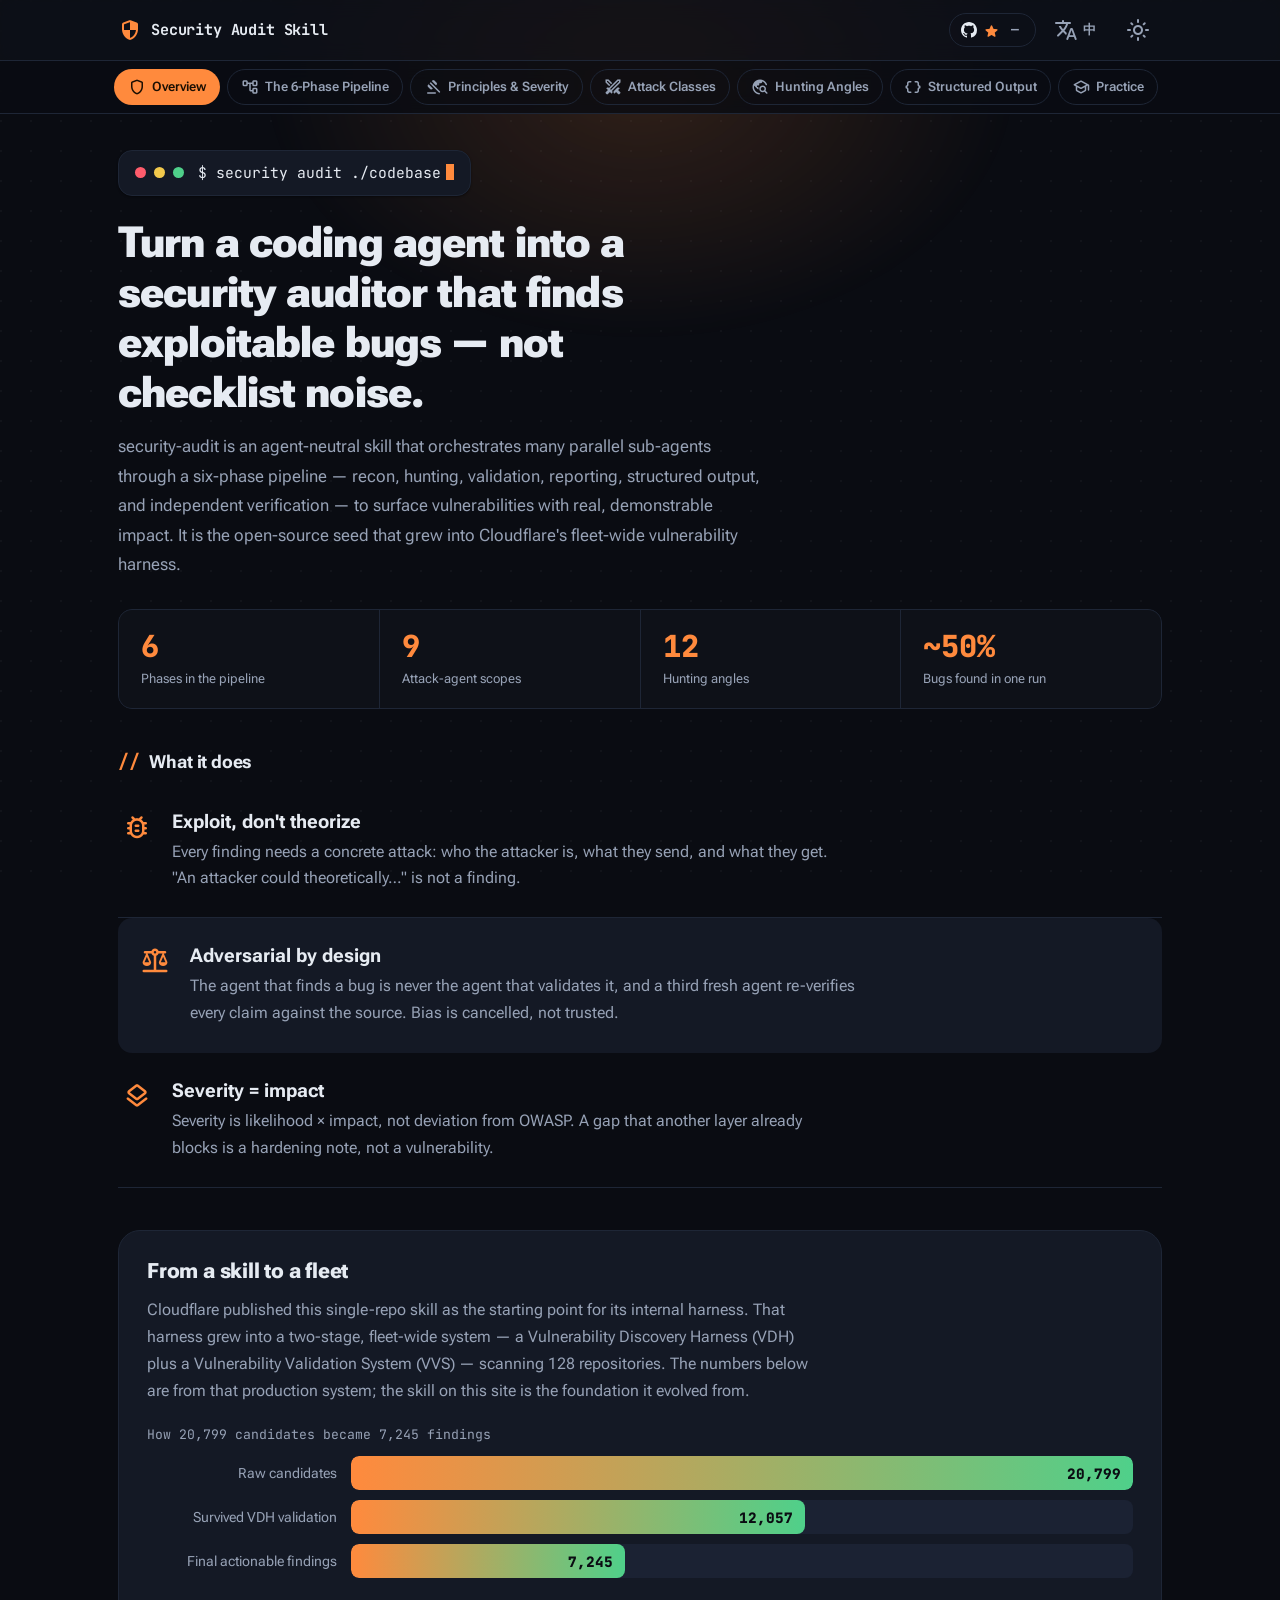
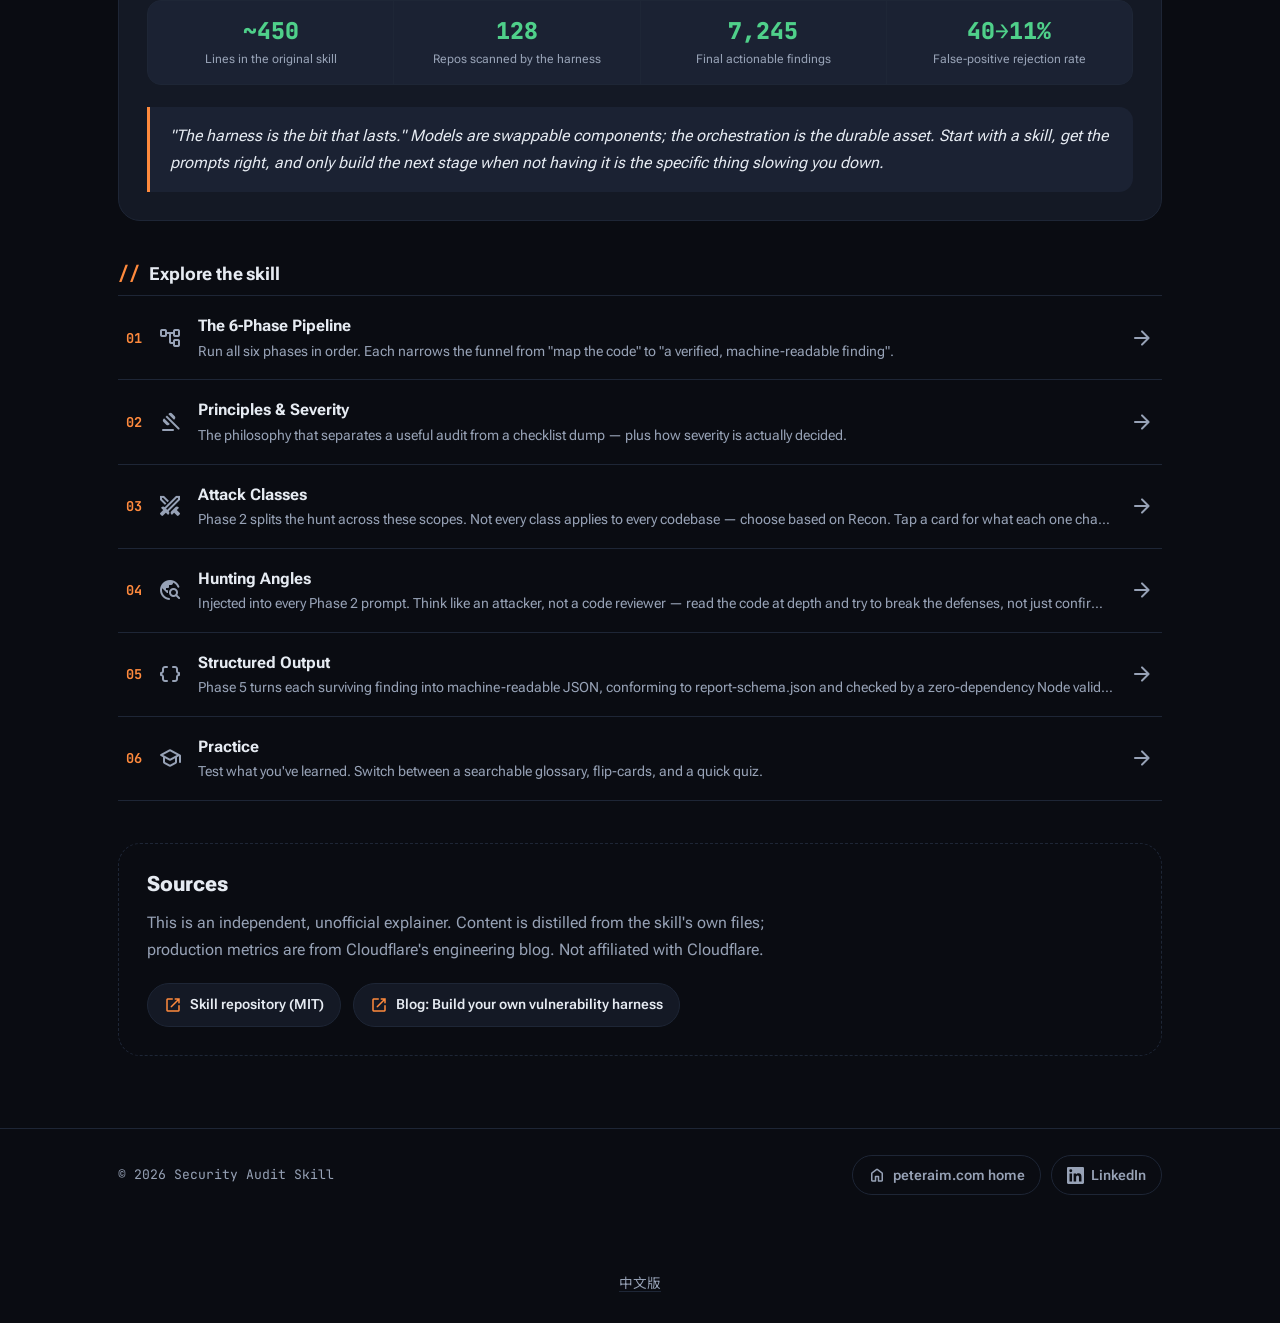
==== commit 6f6c8553: "feat: 中文版有自己的網址 /zh-Hant/,一個語言一個網址 原本七頁只有英文一組網址,中文內容只活在 JS 字典裡:搜尋引擎抓不到中文版, 使用者也無法把中文版分享出去(貼出去的連結對別人可" ====
--- a/index.html
+++ b/index.html
@@ -16,6 +16,9 @@
   <meta name="theme-color" content="#0A0C12" />
   <link rel="icon" href="data:image/svg+xml,<svg xmlns='http://www.w3.org/2000/svg' viewBox='0 0 32 32'><rect width='32' height='32' rx='7' fill='%23FF8A3D'/><path d='M16 5 L25 8 V15 C25 21 21 25 16 27 C11 25 7 21 7 15 V8 Z' fill='%230A0C12'/><path d='M12.4 16 l2.5 2.5 L20 13.3' fill='none' stroke='%23FF8A3D' stroke-width='2.3' stroke-linecap='round' stroke-linejoin='round'/></svg>" />
   <link rel="canonical" href="https://cloudflare-security-skill.peteraim.com/" />
+  <link rel="alternate" hreflang="en" href="https://cloudflare-security-skill.peteraim.com/" />
+  <link rel="alternate" hreflang="zh-Hant" href="https://cloudflare-security-skill.peteraim.com/zh-Hant/" />
+  <link rel="alternate" hreflang="x-default" href="https://cloudflare-security-skill.peteraim.com/" />
   <meta property="og:type" content="website" />
   <meta property="og:site_name" content="Security Audit Skill" />
   <meta property="og:title" content="Security Audit Skill — Interactive Guide" />
@@ -42,11 +45,12 @@
 <body data-page="home">
   <!-- shell.js injects the app bar, cross-page nav, footer and dialog around this -->
   <main id="page">
-<section class="hero" data-item=""><div class="terminal" aria-hidden="true"><span class="terminal__dot"></span><span class="terminal__dot"></span><span class="terminal__dot"></span><code class="terminal__cmd">$ security audit ./codebase<span class="terminal__caret"></span></code></div><h1 class="hero__title">Turn a coding agent into a security auditor that finds exploitable bugs — not checklist noise.</h1><p class="hero__lede">security-audit is an agent-neutral skill that orchestrates many parallel sub-agents through a six-phase pipeline — recon, hunting, validation, reporting, structured output, and independent verification — to surface vulnerabilities with real, demonstrable impact. It is the open-source seed that grew into Cloudflare's fleet-wide vulnerability harness.</p></section><div class="statbar"><div class="statbar__item" data-item=""><b class="statbar__value" data-count="6">0</b><span class="statbar__label">Phases in the pipeline</span></div><div class="statbar__item" data-item=""><b class="statbar__value" data-count="9">1</b><span class="statbar__label">Attack-agent scopes</span></div><div class="statbar__item" data-item=""><b class="statbar__value" data-count="12">1</b><span class="statbar__label">Hunting angles</span></div><div class="statbar__item" data-item=""><b class="statbar__value" data-count="~50%">~50%</b><span class="statbar__label">Bugs found in one run</span></div></div><h2 class="section-label"><span class="section-label__hash">//</span> What it does</h2><div class="fbands"><div class="fband reveal" data-item=""><div class="fband__inner"><span class="material-symbols-rounded fband__icon" aria-hidden="true">bug_report</span><div class="fband__text"><h3 class="fband__title">Exploit, don't theorize</h3><p class="fband__body">Every finding needs a concrete attack: who the attacker is, what they send, and what they get. "An attacker could theoretically…" is not a finding.</p></div></div></div><div class="fband reveal fband--alt" data-item=""><div class="fband__inner"><span class="material-symbols-rounded fband__icon" aria-hidden="true">balance</span><div class="fband__text"><h3 class="fband__title">Adversarial by design</h3><p class="fband__body">The agent that finds a bug is never the agent that validates it, and a third fresh agent re-verifies every claim against the source. Bias is cancelled, not trusted.</p></div></div></div><div class="fband reveal" data-item=""><div class="fband__inner"><span class="material-symbols-rounded fband__icon" aria-hidden="true">layers</span><div class="fband__text"><h3 class="fband__title">Severity = impact</h3><p class="fband__body">Severity is likelihood × impact, not deviation from OWASP. A gap that another layer already blocks is a hardening note, not a vulnerability.</p></div></div></div></div><section class="band reveal" data-item="" aria-labelledby="lineageH"><h2 class="band__title" id="lineageH">From a skill to a fleet</h2><p class="band__body">Cloudflare published this single-repo skill as the starting point for its internal harness. That harness grew into a two-stage, fleet-wide system — a Vulnerability Discovery Harness (VDH) plus a Vulnerability Validation System (VVS) — scanning 128 repositories. The numbers below are from that production system; the skill on this site is the foundation it evolved from.</p><div class="funnel" data-item=""><div class="funnel__h">How 20,799 candidates became 7,245 findings</div><div class="funnel__row"><span class="funnel__label">Raw candidates</span><div class="funnel__track"><div class="funnel__bar" style="width:100%"><span class="funnel__val">20,799</span></div></div></div><div class="funnel__row"><span class="funnel__label">Survived VDH validation</span><div class="funnel__track"><div class="funnel__bar" style="width:58%"><span class="funnel__val">12,057</span></div></div></div><div class="funnel__row"><span class="funnel__label">Final actionable findings</span><div class="funnel__track"><div class="funnel__bar" style="width:35%"><span class="funnel__val">7,245</span></div></div></div></div><div class="metricbar"><div class="metricbar__item"><b class="metricbar__value">~450</b><span class="metricbar__label">Lines in the original skill</span></div><div class="metricbar__item"><b class="metricbar__value">128</b><span class="metricbar__label">Repos scanned by the harness</span></div><div class="metricbar__item"><b class="metricbar__value">7,245</b><span class="metricbar__label">Final actionable findings</span></div><div class="metricbar__item"><b class="metricbar__value">40→11%</b><span class="metricbar__label">False-positive rejection rate</span></div></div><blockquote class="quote">"The harness is the bit that lasts." Models are swappable components; the orchestration is the durable asset. Start with a skill, get the prompts right, and only build the next stage when not having it is the specific thing slowing you down.</blockquote></section><h2 class="section-label"><span class="section-label__hash">//</span> Explore the skill</h2><nav class="idxlist" aria-label="Explore the skill"><a class="idxrow reveal" data-item="" href="pipeline.html" aria-label="The 6-Phase Pipeline"><span class="idxrow__n">01</span><span class="material-symbols-rounded idxrow__icon" aria-hidden="true">account_tree</span><span class="idxrow__text"><b>The 6-Phase Pipeline</b><span>Run all six phases in order. Each narrows the funnel from "map the code" to "a verified, machine-readable finding".</span></span><span class="material-symbols-rounded idxrow__go" aria-hidden="true">arrow_forward</span></a><a class="idxrow reveal" data-item="" href="principles.html" aria-label="Principles &amp; Severity"><span class="idxrow__n">02</span><span class="material-symbols-rounded idxrow__icon" aria-hidden="true">gavel</span><span class="idxrow__text"><b>Principles &amp; Severity</b><span>The philosophy that separates a useful audit from a checklist dump — plus how severity is actually decided.</span></span><span class="material-symbols-rounded idxrow__go" aria-hidden="true">arrow_forward</span></a><a class="idxrow reveal" data-item="" href="attacks.html" aria-label="Attack Classes"><span class="idxrow__n">03</span><span class="material-symbols-rounded idxrow__icon" aria-hidden="true">swords</span><span class="idxrow__text"><b>Attack Classes</b><span>Phase 2 splits the hunt across these scopes. Not every class applies to every codebase — choose based on Recon. Tap a card for what each one chases.</span></span><span class="material-symbols-rounded idxrow__go" aria-hidden="true">arrow_forward</span></a><a class="idxrow reveal" data-item="" href="hunting.html" aria-label="Hunting Angles"><span class="idxrow__n">04</span><span class="material-symbols-rounded idxrow__icon" aria-hidden="true">travel_explore</span><span class="idxrow__text"><b>Hunting Angles</b><span>Injected into every Phase 2 prompt. Think like an attacker, not a code reviewer — read the code at depth and try to break the defenses, not just confirm they exist.</span></span><span class="material-symbols-rounded idxrow__go" aria-hidden="true">arrow_forward</span></a><a class="idxrow reveal" data-item="" href="schema.html" aria-label="Structured Output"><span class="idxrow__n">05</span><span class="material-symbols-rounded idxrow__icon" aria-hidden="true">data_object</span><span class="idxrow__text"><b>Structured Output</b><span>Phase 5 turns each surviving finding into machine-readable JSON, conforming to report-schema.json and checked by a zero-dependency Node validator.</span></span><span class="material-symbols-rounded idxrow__go" aria-hidden="true">arrow_forward</span></a><a class="idxrow reveal" data-item="" href="practice.html" aria-label="Practice"><span class="idxrow__n">06</span><span class="material-symbols-rounded idxrow__icon" aria-hidden="true">school</span><span class="idxrow__text"><b>Practice</b><span>Test what you've learned. Switch between a searchable glossary, flip-cards, and a quick quiz.</span></span><span class="material-symbols-rounded idxrow__go" aria-hidden="true">arrow_forward</span></a></nav><section class="band band--muted reveal" data-item="" aria-labelledby="srcH"><h2 class="band__title" id="srcH">Sources</h2><p class="band__body">This is an independent, unofficial explainer. Content is distilled from the skill's own files; production metrics are from Cloudflare's engineering blog. Not affiliated with Cloudflare.</p><div class="srclinks"><a class="srclink" href="https://github.com/cloudflare/security-audit-skill" target="_blank" rel="noopener"><span class="material-symbols-rounded" aria-hidden="true">open_in_new</span><span>Skill repository (MIT)</span></a><a class="srclink" href="https://blog.cloudflare.com/build-your-own-vulnerability-harness" target="_blank" rel="noopener"><span class="material-symbols-rounded" aria-hidden="true">open_in_new</span><span>Blog: Build your own vulnerability harness</span></a></div></section>
+<section class="hero" data-item=""><div class="terminal" aria-hidden="true"><span class="terminal__dot"></span><span class="terminal__dot"></span><span class="terminal__dot"></span><code class="terminal__cmd">$ security audit ./codebase<span class="terminal__caret"></span></code></div><h1 class="hero__title">Turn a coding agent into a security auditor that finds exploitable bugs — not checklist noise.</h1><p class="hero__lede">security-audit is an agent-neutral skill that orchestrates many parallel sub-agents through a six-phase pipeline — recon, hunting, validation, reporting, structured output, and independent verification — to surface vulnerabilities with real, demonstrable impact. It is the open-source seed that grew into Cloudflare's fleet-wide vulnerability harness.</p></section><div class="statbar"><div class="statbar__item" data-item=""><b class="statbar__value" data-count="6">6</b><span class="statbar__label">Phases in the pipeline</span></div><div class="statbar__item" data-item=""><b class="statbar__value" data-count="9">9</b><span class="statbar__label">Attack-agent scopes</span></div><div class="statbar__item" data-item=""><b class="statbar__value" data-count="12">12</b><span class="statbar__label">Hunting angles</span></div><div class="statbar__item" data-item=""><b class="statbar__value" data-count="~50%">~50%</b><span class="statbar__label">Bugs found in one run</span></div></div><h2 class="section-label"><span class="section-label__hash">//</span> What it does</h2><div class="fbands"><div class="fband reveal is-in" data-item=""><div class="fband__inner"><span class="material-symbols-rounded fband__icon" aria-hidden="true">bug_report</span><div class="fband__text"><h3 class="fband__title">Exploit, don't theorize</h3><p class="fband__body">Every finding needs a concrete attack: who the attacker is, what they send, and what they get. "An attacker could theoretically…" is not a finding.</p></div></div></div><div class="fband reveal fband--alt is-in" data-item=""><div class="fband__inner"><span class="material-symbols-rounded fband__icon" aria-hidden="true">balance</span><div class="fband__text"><h3 class="fband__title">Adversarial by design</h3><p class="fband__body">The agent that finds a bug is never the agent that validates it, and a third fresh agent re-verifies every claim against the source. Bias is cancelled, not trusted.</p></div></div></div><div class="fband reveal is-in" data-item=""><div class="fband__inner"><span class="material-symbols-rounded fband__icon" aria-hidden="true">layers</span><div class="fband__text"><h3 class="fband__title">Severity = impact</h3><p class="fband__body">Severity is likelihood × impact, not deviation from OWASP. A gap that another layer already blocks is a hardening note, not a vulnerability.</p></div></div></div></div><section class="band reveal is-in" data-item="" aria-labelledby="lineageH"><h2 class="band__title" id="lineageH">From a skill to a fleet</h2><p class="band__body">Cloudflare published this single-repo skill as the starting point for its internal harness. That harness grew into a two-stage, fleet-wide system — a Vulnerability Discovery Harness (VDH) plus a Vulnerability Validation System (VVS) — scanning 128 repositories. The numbers below are from that production system; the skill on this site is the foundation it evolved from.</p><div class="funnel" data-item=""><div class="funnel__h">How 20,799 candidates became 7,245 findings</div><div class="funnel__row"><span class="funnel__label">Raw candidates</span><div class="funnel__track"><div class="funnel__bar" style="width:100%"><span class="funnel__val">20,799</span></div></div></div><div class="funnel__row"><span class="funnel__label">Survived VDH validation</span><div class="funnel__track"><div class="funnel__bar" style="width:58%"><span class="funnel__val">12,057</span></div></div></div><div class="funnel__row"><span class="funnel__label">Final actionable findings</span><div class="funnel__track"><div class="funnel__bar" style="width:35%"><span class="funnel__val">7,245</span></div></div></div></div><div class="metricbar"><div class="metricbar__item"><b class="metricbar__value">~450</b><span class="metricbar__label">Lines in the original skill</span></div><div class="metricbar__item"><b class="metricbar__value">128</b><span class="metricbar__label">Repos scanned by the harness</span></div><div class="metricbar__item"><b class="metricbar__value">7,245</b><span class="metricbar__label">Final actionable findings</span></div><div class="metricbar__item"><b class="metricbar__value">40→11%</b><span class="metricbar__label">False-positive rejection rate</span></div></div><blockquote class="quote">"The harness is the bit that lasts." Models are swappable components; the orchestration is the durable asset. Start with a skill, get the prompts right, and only build the next stage when not having it is the specific thing slowing you down.</blockquote></section><h2 class="section-label"><span class="section-label__hash">//</span> Explore the skill</h2><nav class="idxlist" aria-label="Explore the skill"><a class="idxrow reveal is-in" data-item="" href="pipeline.html" aria-label="The 6-Phase Pipeline"><span class="idxrow__n">01</span><span class="material-symbols-rounded idxrow__icon" aria-hidden="true">account_tree</span><span class="idxrow__text"><b>The 6-Phase Pipeline</b><span>Run all six phases in order. Each narrows the funnel from "map the code" to "a verified, machine-readable finding".</span></span><span class="material-symbols-rounded idxrow__go" aria-hidden="true">arrow_forward</span></a><a class="idxrow reveal is-in" data-item="" href="principles.html" aria-label="Principles &amp; Severity"><span class="idxrow__n">02</span><span class="material-symbols-rounded idxrow__icon" aria-hidden="true">gavel</span><span class="idxrow__text"><b>Principles &amp; Severity</b><span>The philosophy that separates a useful audit from a checklist dump — plus how severity is actually decided.</span></span><span class="material-symbols-rounded idxrow__go" aria-hidden="true">arrow_forward</span></a><a class="idxrow reveal is-in" data-item="" href="attacks.html" aria-label="Attack Classes"><span class="idxrow__n">03</span><span class="material-symbols-rounded idxrow__icon" aria-hidden="true">swords</span><span class="idxrow__text"><b>Attack Classes</b><span>Phase 2 splits the hunt across these scopes. Not every class applies to every codebase — choose based on Recon. Tap a card for what each one chases.</span></span><span class="material-symbols-rounded idxrow__go" aria-hidden="true">arrow_forward</span></a><a class="idxrow reveal is-in" data-item="" href="hunting.html" aria-label="Hunting Angles"><span class="idxrow__n">04</span><span class="material-symbols-rounded idxrow__icon" aria-hidden="true">travel_explore</span><span class="idxrow__text"><b>Hunting Angles</b><span>Injected into every Phase 2 prompt. Think like an attacker, not a code reviewer — read the code at depth and try to break the defenses, not just confirm they exist.</span></span><span class="material-symbols-rounded idxrow__go" aria-hidden="true">arrow_forward</span></a><a class="idxrow reveal is-in" data-item="" href="schema.html" aria-label="Structured Output"><span class="idxrow__n">05</span><span class="material-symbols-rounded idxrow__icon" aria-hidden="true">data_object</span><span class="idxrow__text"><b>Structured Output</b><span>Phase 5 turns each surviving finding into machine-readable JSON, conforming to report-schema.json and checked by a zero-dependency Node validator.</span></span><span class="material-symbols-rounded idxrow__go" aria-hidden="true">arrow_forward</span></a><a class="idxrow reveal is-in" data-item="" href="practice.html" aria-label="Practice"><span class="idxrow__n">06</span><span class="material-symbols-rounded idxrow__icon" aria-hidden="true">school</span><span class="idxrow__text"><b>Practice</b><span>Test what you've learned. Switch between a searchable glossary, flip-cards, and a quick quiz.</span></span><span class="material-symbols-rounded idxrow__go" aria-hidden="true">arrow_forward</span></a></nav><section class="band band--muted reveal is-in" data-item="" aria-labelledby="srcH"><h2 class="band__title" id="srcH">Sources</h2><p class="band__body">This is an independent, unofficial explainer. Content is distilled from the skill's own files; production metrics are from Cloudflare's engineering blog. Not affiliated with Cloudflare.</p><div class="srclinks"><a class="srclink" href="https://github.com/cloudflare/security-audit-skill" target="_blank" rel="noopener"><span class="material-symbols-rounded" aria-hidden="true">open_in_new</span><span>Skill repository (MIT)</span></a><a class="srclink" href="https://blog.cloudflare.com/build-your-own-vulnerability-harness" target="_blank" rel="noopener"><span class="material-symbols-rounded" aria-hidden="true">open_in_new</span><span>Blog: Build your own vulnerability harness</span></a></div></section>
 </main>
 
   <script src="data/data.js"></script>
   <script src="assets/shell.js"></script>
   <script src="assets/app.js"></script>
+<p class="lang-alt-link" style="text-align:center;padding:12px;"><a href="/zh-Hant/" hreflang="zh-Hant" rel="alternate" lang="zh-Hant">中文版</a></p>
 </body>
 </html>
--- a/assets/styles.css
+++ b/assets/styles.css
@@ -375,6 +375,10 @@
 .footer__btn .material-symbols-rounded { font-size:18px; }
 @media (max-width:560px) { .footer__inner { flex-direction:column; align-items:flex-start; } }
 
+/* the other language, reachable without JavaScript */
+.lang-alt-link a { color:var(--on-surface-variant); font-size:.85rem; border-bottom:1px solid var(--outline-variant); }
+.lang-alt-link a:hover { color:var(--primary); border-bottom-color:var(--primary); }
+
 /* ---- Responsive ---- */
 @media (max-width:680px) {
   .step { grid-template-columns:40px 1fr; gap:13px; }
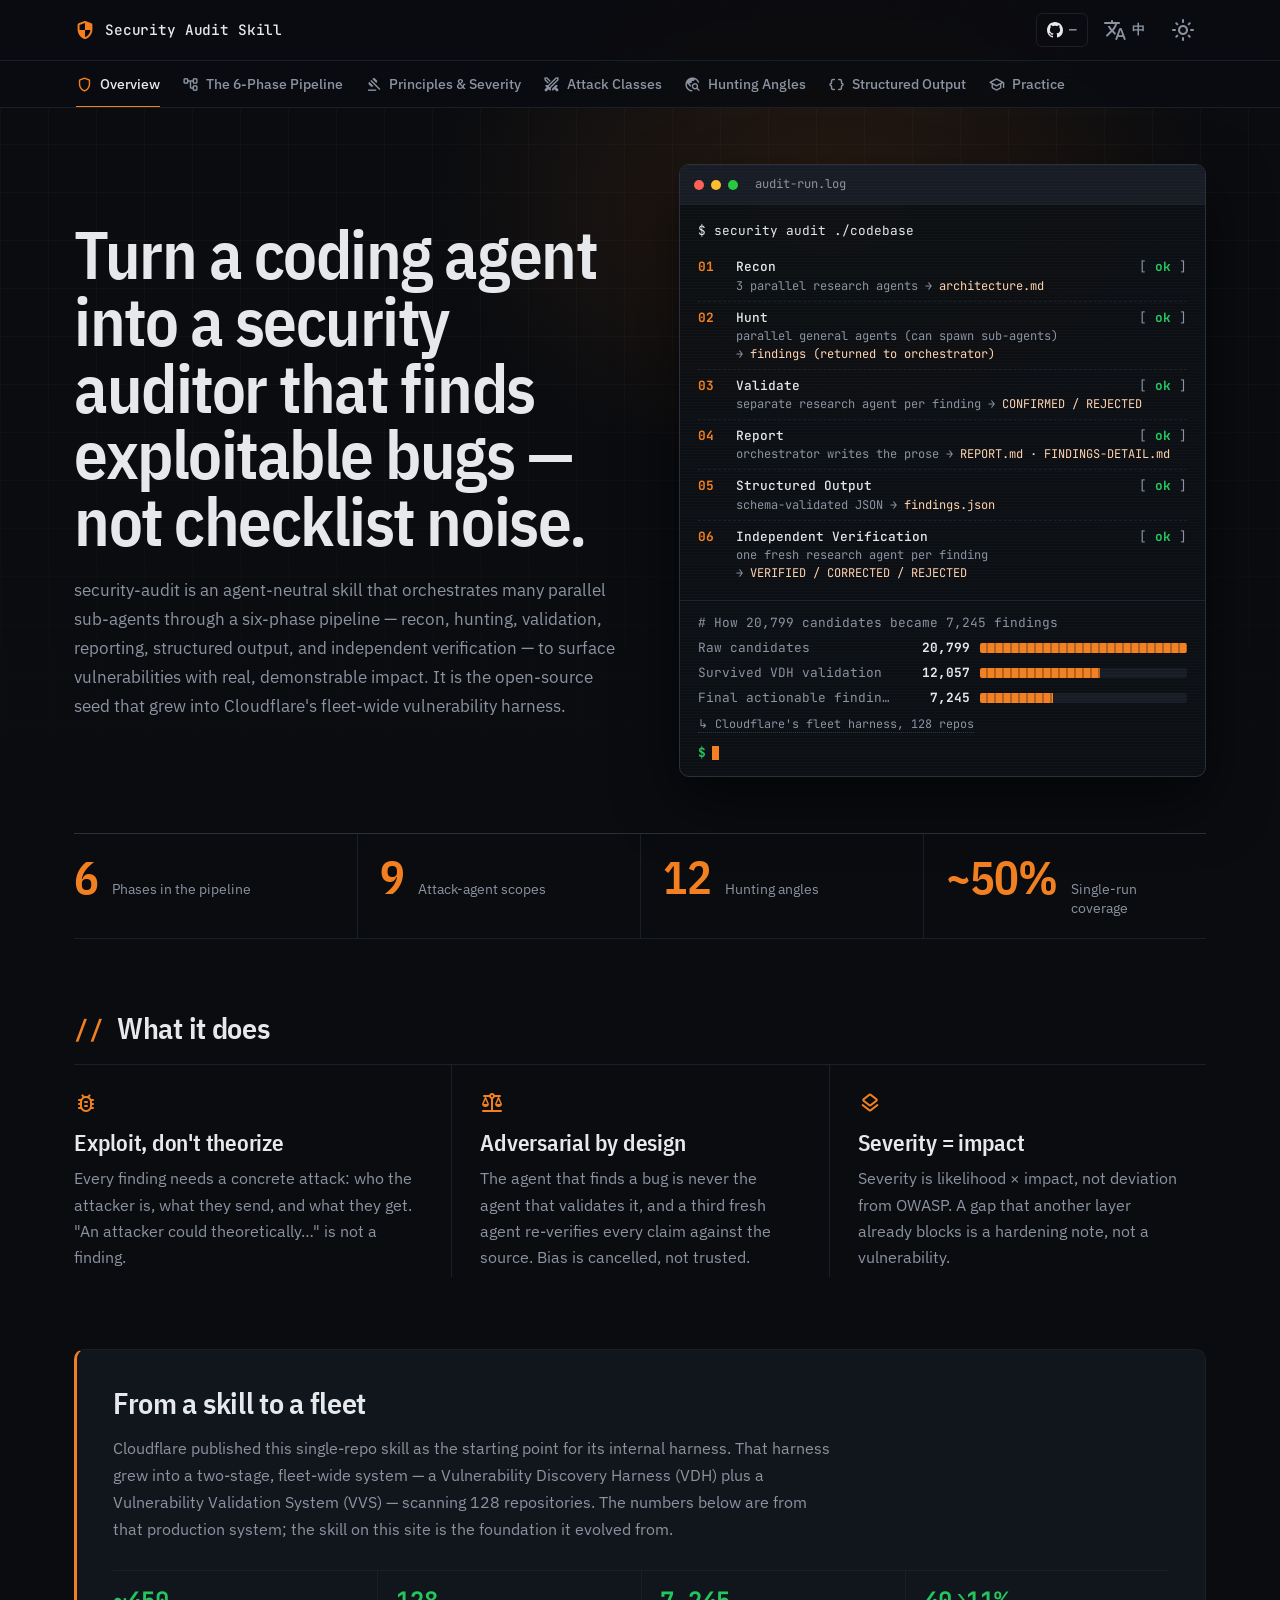
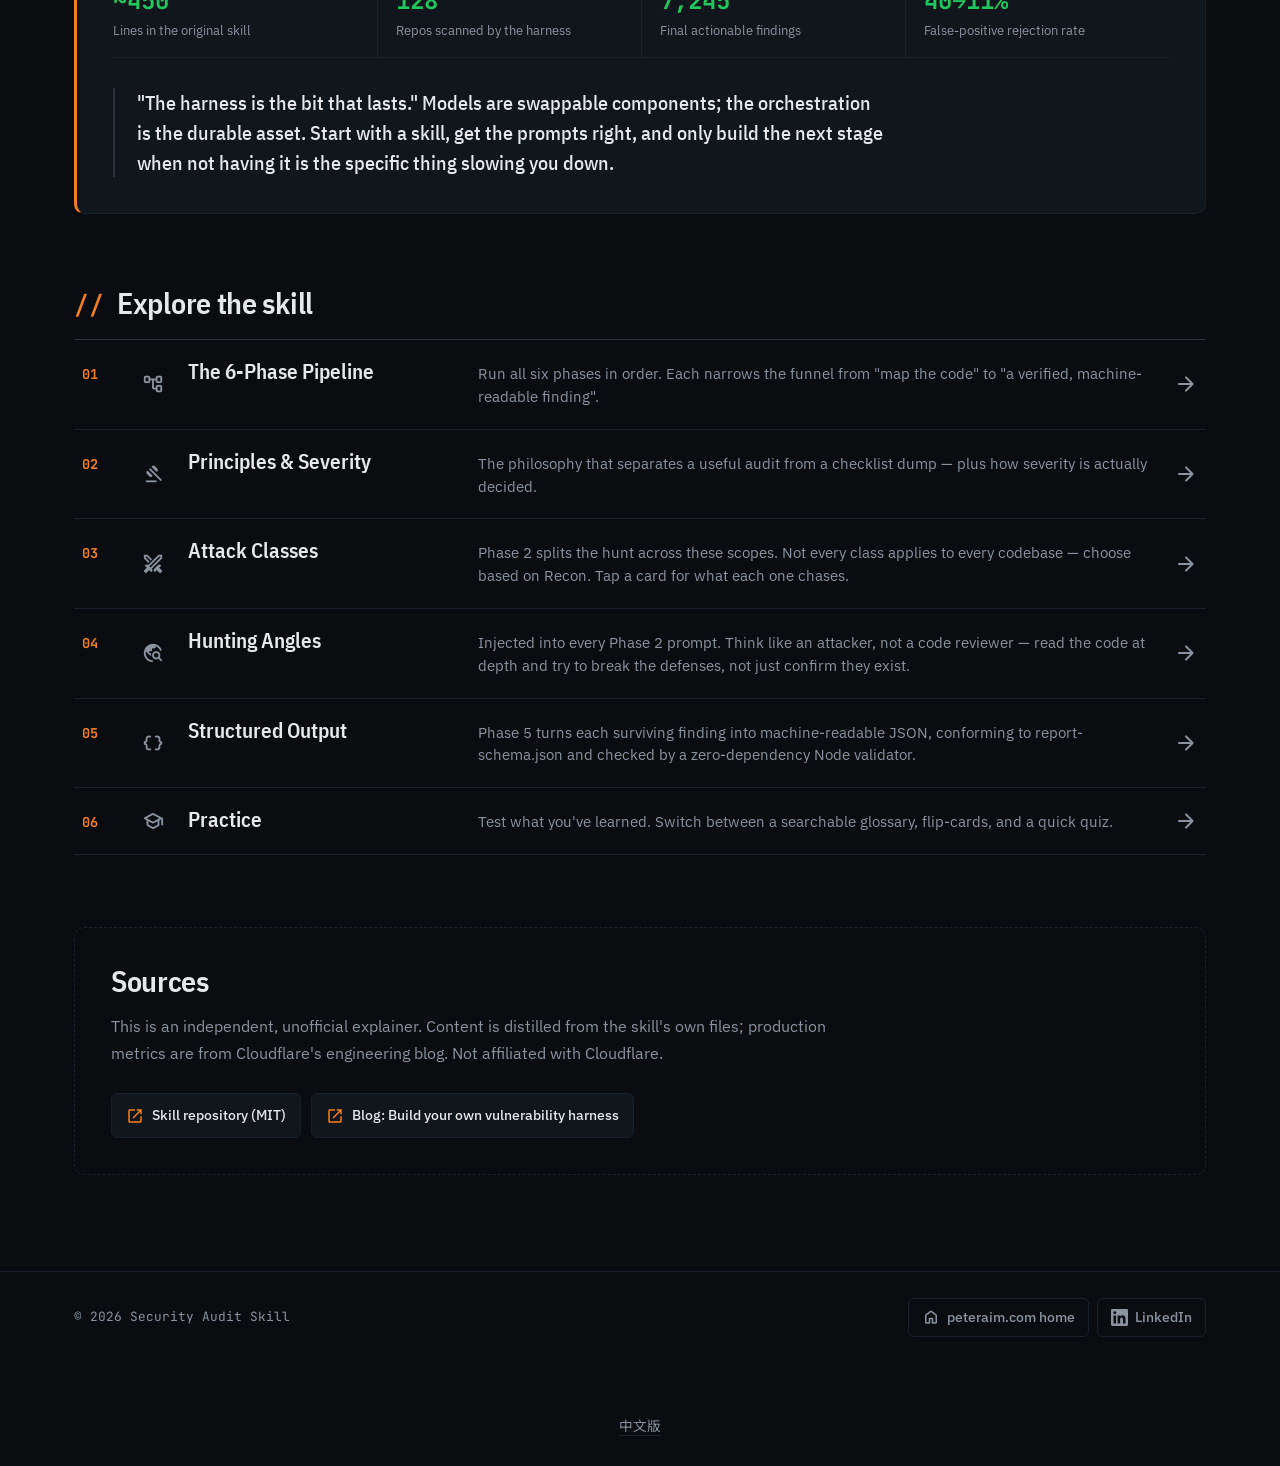
==== commit 1cab18af: "style: SOC console 風格改版,首頁右側放稽核執行紀錄 首頁 hero 右半邊原本是空的。改成一個 audit-run.log 主控台: 六個階段逐行列出(代理、產出檔),下面接 20" ====
--- a/index.html
+++ b/index.html
@@ -2,6 +2,7 @@
 <html lang="en" data-theme="dark">
 <head>
   <meta charset="UTF-8" />
+  <script>try{document.documentElement.setAttribute("data-theme",localStorage.getItem("theme")||(matchMedia("(prefers-color-scheme: light)").matches?"light":"dark"))}catch(e){}</script>
   <title>Security Audit Skill — Interactive Guide</title>
   <!-- Google tag (gtag.js) -->
   <script async src="https://www.googletagmanager.com/gtag/js?id=G-RM0FBMMBLL"></script>
@@ -13,7 +14,7 @@
   </script>
   <meta name="viewport" content="width=device-width, initial-scale=1.0, viewport-fit=cover" />
   <meta name="description" content="An interactive field guide to Cloudflare's open-source agentic security-audit skill: a six-phase pipeline of parallel agents, nine attack-agent scopes, twelve hunting angles, structured output, and independent verification." />
-  <meta name="theme-color" content="#0A0C12" />
+  <meta name="theme-color" content="#0A0C10" />
   <link rel="icon" href="data:image/svg+xml,<svg xmlns='http://www.w3.org/2000/svg' viewBox='0 0 32 32'><rect width='32' height='32' rx='7' fill='%23FF8A3D'/><path d='M16 5 L25 8 V15 C25 21 21 25 16 27 C11 25 7 21 7 15 V8 Z' fill='%230A0C12'/><path d='M12.4 16 l2.5 2.5 L20 13.3' fill='none' stroke='%23FF8A3D' stroke-width='2.3' stroke-linecap='round' stroke-linejoin='round'/></svg>" />
   <link rel="canonical" href="https://cloudflare-security-skill.peteraim.com/" />
   <link rel="alternate" hreflang="en" href="https://cloudflare-security-skill.peteraim.com/" />
@@ -24,12 +25,12 @@
   <meta property="og:title" content="Security Audit Skill — Interactive Guide" />
   <meta property="og:description" content="Six-phase pipeline, nine attack-agent scopes, twelve hunting angles — an interactive guide to Cloudflare's open-source security-audit skill." />
   <meta property="og:url" content="https://cloudflare-security-skill.peteraim.com/" />
-  <meta name="twitter:card" content="summary" />
+  <meta name="twitter:card" content="summary_large_image" />
   <meta name="twitter:title" content="Security Audit Skill — Interactive Guide" />
   <meta name="twitter:description" content="An interactive guide to Cloudflare's open-source agentic security-audit skill." />
   <link rel="preconnect" href="https://fonts.googleapis.com" />
   <link rel="preconnect" href="https://fonts.gstatic.com" crossorigin />
-  <link href="https://fonts.googleapis.com/css2?family=Roboto+Flex:opsz,wght@8..144,400..700&family=Noto+Sans+TC:wght@400;500;700&family=JetBrains+Mono:wght@400;500;700&display=swap" rel="stylesheet" />
+  <link href="https://fonts.googleapis.com/css2?family=IBM+Plex+Sans+Condensed:wght@500;600;700&family=IBM+Plex+Sans:wght@400;500;600&family=JetBrains+Mono:wght@400;500;700&family=Noto+Sans+TC:wght@400;500;700&display=swap" rel="stylesheet" />
   <link href="https://fonts.googleapis.com/css2?family=Material+Symbols+Rounded:opsz,wght,FILL,GRAD@24,400,0,0&display=swap" rel="stylesheet" />
   <link rel="stylesheet" href="assets/styles.css" />
   <script type="application/ld+json">
@@ -41,6 +42,10 @@
     "url": "https://cloudflare-security-skill.peteraim.com/"
   }
   </script>
+  <meta property="og:image" content="https://cloudflare-security-skill.peteraim.com/og-image.png">
+  <meta property="og:image:width" content="1200">
+  <meta property="og:image:height" content="630">
+  <meta name="twitter:image" content="https://cloudflare-security-skill.peteraim.com/og-image.png">
 </head>
 <body data-page="home">
   <!-- shell.js injects the app bar, cross-page nav, footer and dialog around this -->
--- a/assets/styles.css
+++ b/assets/styles.css
@@ -1,8 +1,9 @@
 /* =========================================================================
-   styles.css — "security console" aesthetic on an MD3 token base.
-   Dark-first, monospace accents, severity color coding. Pure CSS, no build.
-   Non-card layouts: stat strips, feature rows, index lists, a stepper,
-   numbered editorial lists, an accordion, and tables.
+   styles.css — "SOC console": a dark security-operations look.
+   Condensed grotesk headlines (IBM Plex Sans Condensed), Plex Sans body,
+   JetBrains Mono for anything a terminal would print. Cloudflare orange is
+   the only loud colour; red / amber / blue are reserved for severity and
+   green for "verified". Pure CSS, no build.
    shell.js depends on the chrome classes (appbar, gh-star, pagenav, navpill,
    footer, dialog, skip-link, icon-btn) — keep them styled.
    ========================================================================= */
@@ -10,314 +11,422 @@
 /* ---- Tokens : DARK (default) ---- */
 :root,
 [data-theme="dark"] {
-  --background:#0A0C12; --on-background:#E6EBF2;
-  --surface:#0E1118;
-  --surface-container:#141925; --surface-container-high:#1B2233; --surface-variant:#232B3D;
-  --on-surface:#E6EBF2; --on-surface-variant:#97A2B6;
-  --outline:#2C3547; --outline-variant:#1E2636;
-  --primary:#FF8A3D; --on-primary:#1A0E02; --primary-container:#3A2410; --on-primary-container:#FFD9B8;
-  --secondary:#4FD08A; --on-secondary:#06210F; --secondary-container:#123322; --on-secondary-container:#BFF3D6;
-  --error:#FF5C6C; --success:#4FD08A;
-  --sev-critical:#FF5C6C; --sev-high:#FF9B42; --sev-medium:#F2C94C; --sev-low:#5AA9FF;
-  --grid-dot:rgba(255,255,255,.035);
-  --glow:rgba(255,138,61,.16);
-  --elev-1:0 1px 2px rgba(0,0,0,.4);
-  --elev-2:0 6px 20px rgba(0,0,0,.45);
-  --elev-3:0 16px 48px rgba(0,0,0,.55);
-  --radius-sm:8px; --radius:14px; --radius-lg:22px;
-  --font-body:"Roboto Flex","Inter","Noto Sans TC",system-ui,sans-serif;
-  --font-mono:"JetBrains Mono","Roboto Mono",ui-monospace,SFMono-Regular,Menlo,monospace;
+  color-scheme:dark;
+  --background:#0A0C10; --on-background:#E6E8EB;
+  --surface:#0D1015;
+  --surface-container:#11151C; --surface-container-high:#171C25; --surface-variant:#1F2530;
+  --on-surface:#E6E8EB; --on-surface-variant:#8B93A1;
+  --outline:#2A313D; --outline-variant:#1A2029;
+  --primary:#F38020; --on-primary:#140A00; --primary-container:#2A1707; --on-primary-container:#FFD3AE;
+  --secondary:#22C55E; --on-secondary:#04140A; --secondary-container:#0D2A18; --on-secondary-container:#B7F0CB;
+  --error:#EF4444; --success:#22C55E;
+  --sev-critical:#EF4444; --sev-high:#FB923C; --sev-medium:#EAB308; --sev-low:#60A5FA;
+  --grid-line:rgba(230,232,235,.028);
+  --scan:rgba(255,255,255,.018);
+  --glow:rgba(243,128,32,.13);
+  --elev-1:0 1px 2px rgba(0,0,0,.45);
+  --elev-2:0 10px 30px rgba(0,0,0,.45);
+  --elev-3:0 24px 60px rgba(0,0,0,.6);
+  --radius-sm:4px; --radius:6px; --radius-lg:10px;
+  --font-display:"IBM Plex Sans Condensed","Noto Sans TC",system-ui,sans-serif;
+  --font-body:"IBM Plex Sans","Noto Sans TC",system-ui,sans-serif;
+  --font-mono:"JetBrains Mono",ui-monospace,SFMono-Regular,Menlo,monospace;
+  --wrap:1180px;
 }
 /* ---- Tokens : LIGHT ---- */
 [data-theme="light"] {
-  --background:#F4F6FA; --on-background:#131722;
+  color-scheme:light;
+  --background:#F4F5F7; --on-background:#12151B;
   --surface:#FFFFFF;
-  --surface-container:#FFFFFF; --surface-container-high:#EEF1F6; --surface-variant:#E3E8F0;
-  --on-surface:#131722; --on-surface-variant:#51607A;
-  --outline:#C3CCDA; --outline-variant:#DCE3EE;
-  --primary:#C2570C; --on-primary:#FFFFFF; --primary-container:#FFE7D2; --on-primary-container:#4A2400;
-  --secondary:#1F9D57; --on-secondary:#FFFFFF; --secondary-container:#D6F5E3; --on-secondary-container:#0A3D22;
-  --error:#D32F3C; --success:#1F9D57;
-  --sev-critical:#D32F3C; --sev-high:#C2570C; --sev-medium:#B7860B; --sev-low:#2563C9;
-  --grid-dot:rgba(20,30,60,.05);
-  --glow:rgba(194,87,12,.10);
+  --surface-container:#FFFFFF; --surface-container-high:#ECEEF2; --surface-variant:#E2E5EB;
+  --on-surface:#12151B; --on-surface-variant:#525B69;
+  --outline:#C5CBD5; --outline-variant:#DDE1E8;
+  --primary:#B9530A; --on-primary:#FFFFFF; --primary-container:#FFE8D4; --on-primary-container:#4A2400;
+  --secondary:#15803D; --on-secondary:#FFFFFF; --secondary-container:#DCF5E5; --on-secondary-container:#0A3D22;
+  --error:#C62828; --success:#15803D;
+  --sev-critical:#C62828; --sev-high:#C2410C; --sev-medium:#A16207; --sev-low:#1D4ED8;
+  --grid-line:rgba(18,21,27,.045);
+  --scan:rgba(18,21,27,.02);
+  --glow:rgba(243,128,32,.10);
   --elev-1:0 1px 2px rgba(20,30,60,.08),0 1px 3px rgba(20,30,60,.06);
-  --elev-2:0 6px 18px rgba(20,30,60,.10);
-  --elev-3:0 16px 44px rgba(20,30,60,.16);
+  --elev-2:0 10px 28px rgba(20,30,60,.10);
+  --elev-3:0 24px 56px rgba(20,30,60,.16);
 }
 
 /* ---- Reset / base ---- */
 * { box-sizing:border-box; }
 html { scroll-behavior:smooth; -webkit-text-size-adjust:100%; }
 body {
-  margin:0; font-family:var(--font-body); background:var(--background); color:var(--on-background);
-  -webkit-font-smoothing:antialiased; transition:background .25s,color .25s; overflow-x:hidden; line-height:1.5;
-}
+  margin:0; font-family:var(--font-body); font-size:1rem; background:var(--background); color:var(--on-background);
+  -webkit-font-smoothing:antialiased; transition:background .25s,color .25s; overflow-x:hidden; line-height:1.55;
+}
+/* faint console grid, fading out down the page */
 body::before {
   content:""; position:fixed; inset:0; z-index:-2; pointer-events:none;
-  background-image:radial-gradient(circle at 1px 1px,var(--grid-dot) 1px,transparent 0);
-  background-size:30px 30px;
+  background-image:
+    linear-gradient(var(--grid-line) 1px,transparent 1px),
+    linear-gradient(90deg,var(--grid-line) 1px,transparent 1px);
+  background-size:48px 48px;
+  -webkit-mask-image:linear-gradient(180deg,#000 0,#000 40%,transparent 95%);
+          mask-image:linear-gradient(180deg,#000 0,#000 40%,transparent 95%);
 }
 body::after {
-  content:""; position:fixed; top:-180px; left:50%; transform:translateX(-50%); width:760px; height:520px; z-index:-1;
-  background:radial-gradient(ellipse at center,var(--glow),transparent 70%); pointer-events:none; filter:blur(8px);
+  content:""; position:absolute; top:-120px; right:0; width:min(900px,100%); height:640px; z-index:-1;
+  background:radial-gradient(ellipse at center,var(--glow),transparent 65%); pointer-events:none;
 }
 a { color:inherit; text-decoration:none; }
-h1,h2,h3,h4 { line-height:1.2; }
+h1,h2,h3,h4 { line-height:1.15; font-family:var(--font-display); font-weight:600; }
+:lang(zh-Hant) h1,:lang(zh-Hant) h2,:lang(zh-Hant) h3,:lang(zh-Hant) h4 { font-weight:700; line-height:1.3; }
+:lang(zh-Hant) em,:lang(zh) em { font-style:normal; font-weight:700; }
 code,pre { font-family:var(--font-mono); }
 .material-symbols-rounded { font-variation-settings:"FILL" 0,"wght" 400,"GRAD" 0,"opsz" 24; line-height:1; user-select:none; }
 .skip-link {
   position:absolute; left:-999px; top:8px; z-index:60; background:var(--primary); color:var(--on-primary);
-  padding:8px 14px; border-radius:var(--radius-lg); font-weight:600;
+  padding:8px 14px; border-radius:var(--radius); font-weight:600;
 }
 .skip-link:focus { left:12px; }
 :focus-visible { outline:2px solid var(--primary); outline-offset:2px; }
+::selection { background:var(--primary); color:var(--on-primary); }
 
 /* ---- App bar ---- */
 .appbar {
   position:sticky; top:0; z-index:30;
-  background:color-mix(in srgb,var(--surface) 80%,transparent);
+  background:color-mix(in srgb,var(--background) 82%,transparent);
   backdrop-filter:saturate(160%) blur(10px); border-bottom:1px solid var(--outline-variant);
 }
-.appbar__inner { max-width:1080px; margin:0 auto; padding:10px 18px; display:flex; align-items:center; gap:12px; }
-.brand { display:flex; align-items:center; gap:9px; font-weight:700; font-size:1.04rem; color:var(--on-surface); min-width:0; overflow:hidden; letter-spacing:-.01em; }
-.brand__logo { color:var(--primary); flex:0 0 auto; }
-.brand__name { overflow:hidden; text-overflow:ellipsis; white-space:nowrap; font-family:var(--font-mono); font-size:.95rem; }
-.appbar__actions { margin-left:auto; display:flex; align-items:center; gap:6px; flex:0 0 auto; }
+.appbar__inner { max-width:var(--wrap); margin:0 auto; padding:10px 24px; display:flex; align-items:center; gap:12px; }
+.brand { display:flex; align-items:center; gap:9px; color:var(--on-surface); min-width:0; overflow:hidden; }
+.brand__logo { color:var(--primary); flex:0 0 auto; font-size:22px; font-variation-settings:"FILL" 1,"wght" 500; }
+.brand__name { overflow:hidden; text-overflow:ellipsis; white-space:nowrap; font-family:var(--font-mono); font-size:.9rem; font-weight:500; letter-spacing:-.01em; }
+.appbar__actions { margin-left:auto; display:flex; align-items:center; gap:4px; flex:0 0 auto; }
 .icon-btn {
   display:inline-flex; align-items:center; gap:5px; border:1px solid transparent; background:transparent; color:var(--on-surface-variant);
-  border-radius:var(--radius-lg); padding:7px 11px; cursor:pointer; font:inherit; transition:background .15s,color .15s,border-color .15s;
+  border-radius:var(--radius); padding:7px 10px; cursor:pointer; font:inherit; transition:background .15s,color .15s,border-color .15s;
 }
 .icon-btn:hover { background:var(--surface-container-high); color:var(--on-surface); border-color:var(--outline-variant); }
 .icon-btn__txt { font-size:.82rem; font-weight:600; font-family:var(--font-mono); }
-.gh-star { display:inline-flex; align-items:center; gap:6px; padding:6px 11px; border:1px solid var(--outline-variant); border-radius:var(--radius-lg); color:var(--on-surface-variant); background:transparent; font-family:var(--font-mono); font-size:.82rem; font-weight:700; transition:background .15s,color .15s,border-color .15s; }
+.gh-star { display:inline-flex; align-items:center; gap:6px; padding:6px 10px; border:1px solid var(--outline-variant); border-radius:var(--radius); color:var(--on-surface-variant); background:transparent; font-family:var(--font-mono); font-size:.8rem; font-weight:700; transition:background .15s,color .15s,border-color .15s; }
 .gh-star:hover { background:var(--surface-container-high); color:var(--on-surface); border-color:var(--outline); }
 .gh-star__mark { color:var(--on-surface); flex:0 0 auto; }
-.gh-star__icon { font-size:17px; color:var(--primary); font-variation-settings:"FILL" 1,"wght" 500; }
-.gh-star__count { font-variant-numeric:tabular-nums; min-width:1.4em; text-align:center; }
-@media (max-width:480px) { .gh-star { padding:6px 9px; } .gh-star__icon { display:none; } }
-
-/* ---- Cross-page nav ---- */
+.gh-star__icon { font-size:16px; color:var(--primary); font-variation-settings:"FILL" 1,"wght" 500; }
+.gh-star:not(.gh-star--counted) .gh-star__icon { display:none; }
+.gh-star__count { font-variant-numeric:tabular-nums; }
+.gh-star__count[hidden] { display:none; }
+
+/* ---- Cross-page nav : a tab strip, not a pill row ---- */
 .pagenav {
   position:sticky; top:55px; z-index:25; border-bottom:1px solid var(--outline-variant);
-  background:color-mix(in srgb,var(--background) 84%,transparent); backdrop-filter:saturate(160%) blur(10px);
-}
-.pagenav__inner { max-width:1080px; margin:0 auto; padding:8px 14px; display:flex; gap:7px; overflow-x:auto; scrollbar-width:none; }
+  background:color-mix(in srgb,var(--background) 88%,transparent); backdrop-filter:saturate(160%) blur(10px);
+}
+.pagenav__inner { max-width:var(--wrap); margin:0 auto; padding:0 16px; display:flex; gap:2px; overflow-x:auto; scrollbar-width:none; }
 .pagenav__inner::-webkit-scrollbar { display:none; }
 .navpill {
-  display:inline-flex; align-items:center; gap:6px; flex:0 0 auto; padding:7px 13px; border-radius:var(--radius-lg);
-  font-size:.83rem; font-weight:600; color:var(--on-surface-variant); border:1px solid var(--outline-variant);
-  background:transparent; white-space:nowrap; cursor:pointer; transition:background .15s,color .15s,border-color .15s;
-}
-.navpill .material-symbols-rounded { font-size:18px; }
-.navpill:hover { background:var(--surface-container-high); color:var(--on-surface); }
-.navpill--active { background:var(--primary); color:var(--on-primary); border-color:transparent; }
+  position:relative; display:inline-flex; align-items:center; gap:7px; flex:0 0 auto; padding:13px 10px 12px;
+  font-size:.86rem; font-weight:500; color:var(--on-surface-variant); white-space:nowrap; cursor:pointer;
+  transition:color .15s;
+}
+.navpill::after { content:""; position:absolute; left:10px; right:10px; bottom:-1px; height:2px; background:transparent; transition:background .15s; }
+.navpill .material-symbols-rounded { font-size:17px; }
+.navpill:hover { color:var(--on-surface); }
+.navpill:hover::after { background:var(--outline); }
+.navpill--active { color:var(--on-surface); }
+.navpill--active .material-symbols-rounded { color:var(--primary); }
+.navpill--active::after,.navpill--active:hover::after { background:var(--primary); }
 
 /* ---- Page scaffold ---- */
-.page { max-width:1080px; margin:0 auto; padding:36px 18px 24px; }
-.page-head { margin-bottom:26px; }
-.page-head__eyebrow {
-  display:inline-flex; align-items:center; gap:7px; font-family:var(--font-mono); font-size:.78rem; font-weight:600;
-  letter-spacing:.06em; text-transform:uppercase; color:var(--primary);
-  background:var(--primary-container); padding:5px 11px; border-radius:var(--radius-lg); margin-bottom:14px;
-}
-.page-head__eyebrow .material-symbols-rounded { font-size:16px; }
-.page-head h1 { margin:0 0 10px; font-size:clamp(1.7rem,4.4vw,2.5rem); font-weight:800; letter-spacing:-.02em; color:var(--on-surface); }
-.page-head__sub { margin:0; max-width:64ch; font-size:1.02rem; line-height:1.6; color:var(--on-surface-variant); }
+.page { max-width:var(--wrap); margin:0 auto; padding:44px 24px 24px; }
+.page-head { margin-bottom:34px; padding-bottom:26px; border-bottom:1px solid var(--outline-variant); }
+.page-head__mark { display:flex; align-items:center; gap:8px; margin:0 0 16px; font-family:var(--font-mono); font-size:.82rem; color:var(--on-surface-variant); }
+.page-head__mark .material-symbols-rounded { font-size:18px; color:var(--primary); }
+.page-head__n { color:var(--primary); font-weight:700; }
+.page-head h1 { margin:0 0 12px; font-size:clamp(2.1rem,5vw,3.4rem); font-weight:600; letter-spacing:-.015em; line-height:1.04; color:var(--on-surface); text-wrap:balance; }
+:lang(zh-Hant) .page-head h1 { font-size:clamp(1.9rem,4.4vw,2.8rem); line-height:1.2; letter-spacing:0; }
+.page-head__sub { margin:0; max-width:62ch; font-size:1.06rem; line-height:1.65; color:var(--on-surface-variant); text-wrap:pretty; }
 .empty { color:var(--on-surface-variant); }
-.lead { max-width:70ch; font-size:1.02rem; line-height:1.7; color:var(--on-surface-variant); margin:0 0 26px; }
-
-.section-label { font-size:1.15rem; font-weight:700; color:var(--on-surface); margin:42px 0 10px; letter-spacing:-.01em; }
-.section-label__hash { font-family:var(--font-mono); color:var(--primary); margin-right:6px; }
-.block { margin:44px 0 0; }
-.block__title { font-size:1.2rem; font-weight:700; color:var(--on-surface); margin:0 0 8px; letter-spacing:-.01em; }
-.block__note { margin:0 0 16px; color:var(--on-surface-variant); max-width:66ch; line-height:1.6; }
-
-/* ---- reveal-on-scroll ---- */
-.reveal { opacity:0; transform:translateY(14px); transition:opacity .55s ease,transform .55s ease; }
-.reveal.is-in { opacity:1; transform:none; }
-
-/* ---- HOME : hero + stat strip + feature rows + lineage band + index list ---- */
-.hero { margin-bottom:8px; }
-.terminal {
-  display:inline-flex; align-items:center; gap:8px; background:var(--surface-container); border:1px solid var(--outline-variant);
-  border-radius:var(--radius); padding:11px 16px; box-shadow:var(--elev-1); max-width:100%; overflow:hidden;
-}
-.terminal__dot { width:11px; height:11px; border-radius:50%; background:var(--outline); flex:0 0 auto; }
-.terminal__dot:nth-child(1){ background:var(--sev-critical); }
-.terminal__dot:nth-child(2){ background:var(--sev-medium); }
-.terminal__dot:nth-child(3){ background:var(--success); }
-.terminal__cmd { font-family:var(--font-mono); font-size:.92rem; color:var(--on-surface); white-space:nowrap; margin-left:6px; }
-.terminal__caret { display:inline-block; width:8px; height:1.05em; background:var(--primary); margin-left:5px; vertical-align:-2px; animation:blink 1.1s step-end infinite; }
+.lead { max-width:68ch; font-size:1.02rem; line-height:1.7; color:var(--on-surface-variant); margin:0 0 26px; }
+
+.section-label { font-size:clamp(1.5rem,2.6vw,1.9rem); font-weight:600; color:var(--on-surface); margin:72px 0 18px; letter-spacing:-.01em; }
+.section-label__hash { font-family:var(--font-mono); font-weight:500; color:var(--primary); margin-right:8px; font-size:.8em; }
+.block { margin:56px 0 0; }
+.block__title { font-size:clamp(1.35rem,2.4vw,1.7rem); font-weight:600; color:var(--on-surface); margin:0 0 10px; letter-spacing:-.01em; }
+.block__note { margin:0 0 18px; color:var(--on-surface-variant); max-width:66ch; line-height:1.6; }
+
+/* ---- shared window chrome ---- */
+.terminal__dot { width:10px; height:10px; border-radius:50%; background:var(--outline); flex:0 0 auto; }
+.terminal__dot:nth-child(1){ background:#FF5F57; }
+.terminal__dot:nth-child(2){ background:#FEBC2E; }
+.terminal__dot:nth-child(3){ background:#28C840; }
+.terminal__caret { display:inline-block; width:.6em; height:1.1em; background:var(--primary); margin-left:6px; vertical-align:-3px; animation:blink 1.1s step-end infinite; }
 @keyframes blink { 50% { opacity:0; } }
-.hero__title { margin:22px 0 14px; font-size:clamp(1.8rem,4.6vw,2.7rem); font-weight:800; letter-spacing:-.02em; line-height:1.16; color:var(--on-surface); max-width:22ch; }
-.hero__lede { max-width:72ch; font-size:1.08rem; line-height:1.7; color:var(--on-surface-variant); margin:0; }
-
-/* inline stat strip (separated cells, NOT cards) */
-.statbar { display:grid; grid-template-columns:repeat(auto-fit,minmax(150px,1fr)); gap:1px; background:var(--outline-variant); border:1px solid var(--outline-variant); border-radius:var(--radius); overflow:hidden; margin-top:30px; }
-.statbar__item { background:var(--surface); padding:20px 22px; display:flex; flex-direction:column; gap:5px; }
-.statbar__value { font-family:var(--font-mono); font-size:1.9rem; font-weight:800; color:var(--primary); line-height:1.1; font-variant-numeric:tabular-nums; }
-.statbar__label { font-size:.82rem; color:var(--on-surface-variant); }
-
-/* feature rows (full-width, icon + text, divided) */
-.flist { margin-top:34px; border-top:1px solid var(--outline-variant); }
-.frow { display:flex; gap:18px; align-items:flex-start; padding:22px 4px; border-bottom:1px solid var(--outline-variant); }
-.frow__icon { font-size:26px; color:var(--primary); flex:0 0 auto; margin-top:2px; }
-.frow__title { margin:0 0 5px; font-size:1.08rem; font-weight:700; color:var(--on-surface); }
-.frow__body { margin:0; color:var(--on-surface-variant); line-height:1.65; max-width:74ch; }
-
-/* lineage / sources band */
-.band { margin-top:42px; padding:28px; border:1px solid var(--outline-variant); border-radius:var(--radius-lg); background:var(--surface-container); }
+
+/* =========================================================================
+   HOME
+   ========================================================================= */
+.page--home { padding-top:56px; }
+.hero { display:grid; grid-template-columns:minmax(0,1.02fr) minmax(0,.98fr); gap:56px; align-items:center; margin-bottom:56px; }
+.hero__cmd { margin:0 0 22px; font-family:var(--font-mono); font-size:.88rem; color:var(--on-surface-variant); }
+@media (min-width:981px) { .hero__cmd { display:none; } }
+.hero__prompt { color:var(--secondary); font-weight:700; }
+.hero__title { margin:0 0 22px; font-size:clamp(2.5rem,5.2vw,4.25rem); font-weight:600; letter-spacing:-.022em; line-height:1; color:var(--on-surface); text-wrap:balance; }
+:lang(zh-Hant) .hero__title { font-size:clamp(1.6rem,3.9vw,3rem); line-height:1.25; letter-spacing:0; }
+.hero__lede { max-width:56ch; font-size:1.06rem; line-height:1.7; color:var(--on-surface-variant); margin:0; text-wrap:pretty; }
+
+/* run-log console */
+.runlog {
+  position:relative; margin:0; border:1px solid var(--outline); border-radius:var(--radius-lg); overflow:hidden;
+  background:color-mix(in srgb,var(--surface) 94%,transparent); box-shadow:var(--elev-3);
+}
+.runlog::after { /* scanlines */
+  content:""; position:absolute; inset:0; pointer-events:none;
+  background:repeating-linear-gradient(180deg,var(--scan) 0 1px,transparent 1px 3px);
+}
+.runlog__bar { display:flex; align-items:center; gap:7px; padding:10px 14px; background:var(--surface-container-high); border-bottom:1px solid var(--outline-variant); }
+.runlog__name { margin-left:10px; font-family:var(--font-mono); font-size:.76rem; color:var(--on-surface-variant); }
+.runlog__body { list-style:none; margin:0; padding:16px 0 14px; font-family:var(--font-mono); font-size:.8rem; line-height:1.5; color:var(--on-surface); }
+.log-line { padding:0 18px; }
+.log-cmd { padding-bottom:10px; color:var(--on-surface); }
+.log-cmd__text { display:inline-block; white-space:nowrap; overflow:hidden; vertical-align:bottom; }
+.log-cmd--idle { padding:10px 18px 0; color:var(--secondary); font-weight:700; }
+.log-phase__link {
+  display:grid; grid-template-columns:2.2em 1fr auto; column-gap:10px; padding:6px 0;
+  border-top:1px dashed var(--outline-variant); transition:background .15s;
+}
+.log-phase:first-of-type .log-phase__link,.log-cmd + .log-phase .log-phase__link { border-top-color:transparent; }
+.log-phase__link:hover { background:color-mix(in srgb,var(--primary) 7%,transparent); }
+.log-phase__link:hover .log-name { color:var(--primary); }
+.log-n { color:var(--primary); font-weight:700; }
+.log-name { color:var(--on-surface); font-weight:500; }
+.log-ok { color:var(--secondary); font-weight:700; }
+.log-ok::before { content:"[ "; color:var(--on-surface-variant); font-weight:400; }
+.log-ok::after { content:" ]"; color:var(--on-surface-variant); font-weight:400; }
+.log-meta { grid-column:2 / 4; color:var(--on-surface-variant); font-size:.94em; }
+.log-out { color:var(--on-primary-container); white-space:nowrap; }
+[data-theme="light"] .log-out { color:var(--primary); }
+.log-out::before { content:"→ "; color:var(--on-surface-variant); }
+.log-comment { margin-top:12px; padding-top:12px; border-top:1px solid var(--outline-variant); color:var(--on-surface-variant); }
+.log-bar { display:grid; grid-template-columns:minmax(0,15.5em) 5em 1fr; align-items:center; column-gap:10px; padding-top:6px; }
+.log-bar__label { color:var(--on-surface-variant); overflow:hidden; text-overflow:ellipsis; white-space:nowrap; }
+.log-bar__val { text-align:right; font-weight:700; font-variant-numeric:tabular-nums; color:var(--on-surface); }
+.log-bar__track { height:10px; background:var(--surface-container-high); border-radius:2px; overflow:hidden; }
+.log-bar__fill { display:block; height:100%; width:var(--w); background:repeating-linear-gradient(90deg,var(--primary) 0 6px,color-mix(in srgb,var(--primary) 70%,transparent) 6px 8px); }
+.log-note { padding-top:8px; font-size:.92em; }
+.log-note a { color:var(--on-surface-variant); border-bottom:1px dotted var(--outline); }
+.log-note a::before { content:"↳ "; }
+.log-note a:hover { color:var(--primary); border-bottom-color:var(--primary); }
+
+/* the one orchestrated moment: the command types, the log prints */
+.runlog.is-live .log-cmd__text { animation:type .55s steps(28,end) both; }
+.runlog.is-live .log-line:not(.log-cmd) { animation:printIn .01s linear both; animation-delay:calc(.6s + var(--i) * 75ms); }
+.runlog.is-live .log-cmd--idle { animation:printIn .01s linear both; animation-delay:calc(.6s + var(--i) * 75ms); }
+.runlog.is-live .log-bar__fill { animation:grow .7s cubic-bezier(.2,.7,.2,1) both; animation-delay:calc(.65s + var(--i) * 75ms); }
+@keyframes type { from { max-width:0; } to { max-width:calc(var(--n,28) * 1ch + 1ch); } }
+@keyframes printIn { from { opacity:0; } to { opacity:1; } }
+@keyframes grow { from { width:0; } to { width:var(--w); } }
+
+/* readout strip (replaces the boxed stat cards) */
+.readout { display:grid; grid-template-columns:repeat(4,minmax(0,1fr)); border-top:1px solid var(--outline); border-bottom:1px solid var(--outline-variant); }
+.readout__item { display:flex; align-items:baseline; gap:14px; padding:20px 22px 20px 0; }
+.readout__item + .readout__item { padding-left:22px; border-left:1px solid var(--outline-variant); }
+.readout__value { font-family:var(--font-display); font-size:clamp(2.2rem,3.6vw,3rem); font-weight:600; line-height:1; color:var(--primary); font-variant-numeric:tabular-nums; letter-spacing:-.02em; }
+.readout__label { font-size:.86rem; line-height:1.35; color:var(--on-surface-variant); }
+
+/* what it does — three tenets, ruled columns */
+.tenets { display:grid; grid-template-columns:repeat(3,minmax(0,1fr)); gap:0; border-top:1px solid var(--outline-variant); }
+.tenet { padding:26px 28px 6px 0; }
+.tenet + .tenet { padding-left:28px; border-left:1px solid var(--outline-variant); }
+.tenet__icon { display:block; font-size:24px; color:var(--primary); margin-bottom:14px; }
+.tenet__title { margin:0 0 10px; font-size:1.45rem; font-weight:600; letter-spacing:-.01em; color:var(--on-surface); }
+.tenet__body { margin:0; color:var(--on-surface-variant); line-height:1.65; }
+
+/* lineage / sources bands */
+.band { margin-top:72px; padding:36px; border:1px solid var(--outline-variant); border-radius:var(--radius-lg); background:var(--surface-container); scroll-margin-top:120px; }
+.band--lineage { border-left:3px solid var(--primary); }
 .band--muted { background:transparent; border-style:dashed; }
-.band__title { margin:0 0 12px; font-size:1.3rem; font-weight:800; color:var(--on-surface); letter-spacing:-.01em; }
-.band__body { margin:0 0 20px; max-width:74ch; line-height:1.7; color:var(--on-surface-variant); }
-.metricbar { display:grid; grid-template-columns:repeat(auto-fit,minmax(120px,1fr)); gap:1px; background:var(--outline-variant); border:1px solid var(--outline-variant); border-radius:var(--radius); overflow:hidden; margin-bottom:22px; }
-.metricbar__item { background:var(--surface-container-high); padding:16px; text-align:center; }
-.metricbar__value { display:block; font-family:var(--font-mono); font-size:1.45rem; font-weight:800; color:var(--secondary); line-height:1.2; }
-.metricbar__label { display:block; margin-top:5px; font-size:.76rem; color:var(--on-surface-variant); }
+.band__title { margin:0 0 14px; font-size:clamp(1.5rem,2.6vw,1.9rem); font-weight:600; color:var(--on-surface); letter-spacing:-.01em; scroll-margin-top:130px; }
+.band__body { margin:0 0 26px; max-width:72ch; line-height:1.7; color:var(--on-surface-variant); }
+.metricbar { display:grid; grid-template-columns:repeat(4,minmax(0,1fr)); border-top:1px solid var(--outline-variant); border-bottom:1px solid var(--outline-variant); margin-bottom:30px; }
+.metricbar__item { padding:16px 18px 16px 0; }
+.metricbar__item + .metricbar__item { padding-left:18px; border-left:1px solid var(--outline-variant); }
+.metricbar__value { display:block; font-family:var(--font-mono); font-size:1.5rem; font-weight:700; color:var(--secondary); line-height:1.2; font-variant-numeric:tabular-nums; }
+.metricbar__label { display:block; margin-top:6px; font-size:.8rem; color:var(--on-surface-variant); }
 .quote {
-  margin:0; padding:16px 20px; border-left:3px solid var(--primary); background:var(--surface-container-high);
-  border-radius:0 var(--radius) var(--radius) 0; color:var(--on-surface); font-size:1rem; line-height:1.65; font-style:italic;
-}
-.srclinks { display:flex; flex-wrap:wrap; gap:12px; }
+  margin:0; padding:0 0 0 22px; border-left:2px solid var(--outline); max-width:70ch;
+  font-family:var(--font-display); font-size:1.28rem; font-weight:500; line-height:1.45; color:var(--on-surface);
+}
+:lang(zh-Hant) .quote { font-size:1.12rem; line-height:1.7; }
+.srclinks { display:flex; flex-wrap:wrap; gap:10px; }
 .srclink {
-  display:inline-flex; align-items:center; gap:8px; padding:10px 16px; border-radius:var(--radius-lg);
+  display:inline-flex; align-items:center; gap:8px; padding:10px 14px; border-radius:var(--radius);
   border:1px solid var(--outline-variant); background:var(--surface-container); color:var(--on-surface);
-  font-size:.9rem; font-weight:600; transition:border-color .15s,background .15s;
+  font-size:.9rem; font-weight:500; transition:border-color .15s,background .15s;
 }
 .srclink:hover { border-color:var(--primary); background:var(--surface-container-high); }
 .srclink .material-symbols-rounded { font-size:18px; color:var(--primary); }
 
-/* index / table-of-contents list */
-.idxlist { border-top:1px solid var(--outline-variant); margin-top:4px; }
-.idxrow { display:flex; align-items:center; gap:16px; padding:18px 8px; border-bottom:1px solid var(--outline-variant); transition:background .15s,padding .15s; }
-.idxrow:hover { background:var(--surface-container); padding-left:14px; }
-.idxrow__n { font-family:var(--font-mono); font-size:.85rem; font-weight:700; color:var(--primary); flex:0 0 auto; }
-.idxrow__icon { font-size:24px; color:var(--on-surface-variant); flex:0 0 auto; }
+/* index / table-of-contents list — never truncated */
+.idxlist { border-top:1px solid var(--outline); }
+.idxrow {
+  display:grid; grid-template-columns:2.6rem 28px minmax(0,17rem) minmax(0,1fr) 24px; column-gap:18px; align-items:baseline;
+  padding:20px 8px; border-bottom:1px solid var(--outline-variant); transition:background .15s;
+}
+.idxrow:hover { background:var(--surface-container); }
+.idxrow__n { font-family:var(--font-mono); font-size:.85rem; font-weight:700; color:var(--primary); }
+.idxrow__icon { font-size:22px; color:var(--on-surface-variant); align-self:center; }
 .idxrow:hover .idxrow__icon { color:var(--primary); }
-.idxrow__text { display:flex; flex-direction:column; gap:2px; min-width:0; flex:1; }
-.idxrow__text b { font-size:1.02rem; font-weight:700; color:var(--on-surface); }
-.idxrow__text span { font-size:.86rem; color:var(--on-surface-variant); overflow:hidden; text-overflow:ellipsis; white-space:nowrap; }
-.idxrow__go { color:var(--on-surface-variant); flex:0 0 auto; transition:transform .15s,color .15s; }
+.idxrow__title { font-family:var(--font-display); font-size:1.3rem; font-weight:600; color:var(--on-surface); line-height:1.2; }
+.idxrow__desc { font-size:.92rem; line-height:1.55; color:var(--on-surface-variant); }
+.idxrow__go { color:var(--on-surface-variant); align-self:center; transition:transform .15s,color .15s; }
 .idxrow:hover .idxrow__go { color:var(--primary); transform:translateX(4px); }
 
-/* ---- PIPELINE : connected stepper ---- */
-.steps { list-style:none; margin:0; padding:0; }
-.step { display:grid; grid-template-columns:48px 1fr; gap:18px; }
-.step__rail { position:relative; display:flex; justify-content:center; }
-.step__rail::before { content:""; position:absolute; top:2px; bottom:-28px; width:2px; background:var(--outline-variant); }
-.step:last-child .step__rail::before { display:none; }
-.step__num { position:relative; z-index:1; width:40px; height:40px; border-radius:50%; display:grid; place-items:center; background:var(--background); border:2px solid var(--primary); color:var(--primary); font-family:var(--font-mono); font-weight:700; font-size:.92rem; }
-.step__body { padding-bottom:28px; border-bottom:1px solid var(--outline-variant); }
-.step:last-child .step__body { border-bottom:none; padding-bottom:6px; }
-.step__top { display:flex; flex-wrap:wrap; align-items:center; gap:10px 14px; margin-bottom:10px; }
-.step__name { margin:0; font-size:1.2rem; font-weight:700; color:var(--on-surface); }
-.badge { display:inline-flex; align-items:center; gap:6px; font-family:var(--font-mono); font-size:.74rem; font-weight:600; padding:4px 10px; border-radius:var(--radius-lg); border:1px solid var(--outline-variant); color:var(--on-surface-variant); }
+/* =========================================================================
+   INNER PAGES
+   ========================================================================= */
+/* ---- shared badges ---- */
+.badge { display:inline-flex; align-items:center; gap:6px; font-family:var(--font-mono); font-size:.74rem; font-weight:500; padding:3px 9px; border-radius:var(--radius-sm); border:1px solid var(--outline-variant); color:var(--on-surface-variant); }
 .badge--agents { color:var(--secondary); background:var(--secondary-container); border-color:transparent; }
 .badge .material-symbols-rounded { font-size:15px; }
-.step__summary { margin:0 0 14px; line-height:1.65; color:var(--on-surface); }
 .step__out { display:inline-flex; align-items:center; gap:7px; margin-bottom:12px; font-size:.84rem; color:var(--on-surface-variant); }
 .step__out .material-symbols-rounded { font-size:17px; color:var(--primary); }
 .step__out code { font-family:var(--font-mono); color:var(--on-surface); background:var(--surface-container-high); padding:2px 8px; border-radius:var(--radius-sm); }
-.step__detail { margin:0; padding-left:20px; display:flex; flex-direction:column; gap:7px; }
-.step__detail li { font-size:.9rem; line-height:1.55; color:var(--on-surface-variant); }
-.step__detail li::marker { color:var(--primary); }
 
 .callout {
-  display:flex; gap:16px; align-items:flex-start; background:var(--surface-container-high); border:1px solid var(--outline-variant);
-  border-left:3px solid var(--primary); border-radius:var(--radius); padding:20px 22px; margin-top:34px;
+  display:flex; gap:16px; align-items:flex-start; background:var(--surface-container); border:1px solid var(--outline-variant);
+  border-left:3px solid var(--primary); border-radius:var(--radius); padding:22px 24px; margin-top:40px;
 }
 .callout__icon { font-size:26px; color:var(--primary); flex:0 0 auto; }
-.callout__title { margin:0 0 6px; font-size:1.05rem; font-weight:700; color:var(--on-surface); }
-.callout__body { margin:0; line-height:1.6; color:var(--on-surface-variant); }
-.cmdline { display:inline-flex; align-items:center; gap:9px; margin-top:14px; background:var(--background); border:1px solid var(--outline-variant); border-radius:var(--radius-sm); padding:9px 14px; font-family:var(--font-mono); font-size:.86rem; }
+.callout__title { margin:0 0 6px; font-size:1.25rem; font-weight:600; color:var(--on-surface); }
+.callout__body { margin:0; line-height:1.6; color:var(--on-surface-variant); max-width:70ch; }
+.cmdline { display:inline-flex; align-items:center; gap:9px; margin-top:14px; background:var(--background); border:1px solid var(--outline-variant); border-radius:var(--radius-sm); padding:9px 14px; font-family:var(--font-mono); font-size:.86rem; max-width:100%; overflow-x:auto; }
 .cmdline__prompt { color:var(--secondary); font-weight:700; }
-.cmdline code { color:var(--on-surface); }
-
-/* ---- PRINCIPLES : numbered definition list + severity ladder + numbered anti-patterns ---- */
-.deflist { border-top:1px solid var(--outline-variant); }
-.defrow { display:grid; grid-template-columns:auto auto 1fr; gap:16px; align-items:start; padding:22px 4px; border-bottom:1px solid var(--outline-variant); }
-.defrow__n { font-family:var(--font-mono); font-size:1.05rem; font-weight:800; color:var(--primary); }
-.defrow__icon { font-size:24px; color:var(--on-surface-variant); }
-.defrow__title { margin:0 0 5px; font-size:1.08rem; font-weight:700; color:var(--on-surface); }
-.defrow__body { margin:0; color:var(--on-surface-variant); line-height:1.6; max-width:74ch; }
-
-.sev-ladder { display:flex; flex-direction:column; gap:10px; }
-.sev { display:grid; grid-template-columns:120px 1fr; gap:16px; align-items:center; background:var(--surface-container); border:1px solid var(--outline-variant); border-left:5px solid var(--sev); border-radius:var(--radius); padding:16px 18px; }
-.sev--critical { --sev:var(--sev-critical); }
-.sev--high { --sev:var(--sev-high); }
-.sev--medium { --sev:var(--sev-medium); }
-.sev--low { --sev:var(--sev-low); }
-.sev__tag { font-family:var(--font-mono); font-weight:800; font-size:.92rem; letter-spacing:.04em; color:var(--sev); }
-.sev__body { margin:0; font-size:.92rem; line-height:1.55; color:var(--on-surface-variant); }
-
-/* numbered editorial list (anti-patterns + hunting angles) */
-.numlist { list-style:none; margin:0; padding:0; border-top:1px solid var(--outline-variant); }
-.numrow { display:grid; grid-template-columns:auto 1fr; gap:18px; align-items:start; padding:20px 4px; border-bottom:1px solid var(--outline-variant); }
-.numrow__n { font-family:var(--font-mono); font-size:1.1rem; font-weight:800; color:var(--primary); min-width:1.7em; }
-.numrow__n--x { color:var(--error); }
-.numrow__title { margin:0 0 5px; font-size:1.05rem; font-weight:700; color:var(--on-surface); }
-.numrow__body { margin:0; color:var(--on-surface-variant); line-height:1.6; max-width:74ch; }
-
-/* ---- ATTACKS : accordion ---- */
-.acc { border-top:1px solid var(--outline-variant); }
+.cmdline code { color:var(--on-surface); white-space:nowrap; }
+
+/* ---- PIPELINE : horizontal flow + stage blocks ---- */
+.flow { display:flex; align-items:stretch; gap:0; overflow-x:auto; padding:2px 0 22px; margin-bottom:12px; scrollbar-width:thin; }
+.flow__node { flex:1 0 130px; display:flex; flex-direction:column; gap:6px; padding:14px 16px; border:1px solid var(--outline-variant); background:var(--surface-container); transition:border-color .15s,background .15s; }
+.flow__node + .flow__arrow + .flow__node,.flow__arrow + .flow__node { border-left:none; }
+.flow__node:first-child { border-radius:var(--radius) 0 0 var(--radius); }
+.flow__node:last-child { border-radius:0 var(--radius) var(--radius) 0; }
+.flow__node:hover { border-color:var(--primary); background:var(--surface-container-high); }
+.flow__num { font-family:var(--font-mono); font-weight:700; font-size:.8rem; color:var(--primary); }
+.flow__label { font-family:var(--font-display); font-size:1.02rem; font-weight:600; color:var(--on-surface); line-height:1.25; }
+.flow__arrow { display:none; }
+.stages { display:flex; flex-direction:column; }
+.stage { display:grid; grid-template-columns:72px minmax(0,1fr); column-gap:20px; padding:30px 0; border-top:1px solid var(--outline-variant); scroll-margin-top:120px; }
+.stage:first-child { border-top:none; padding-top:12px; }
+.stage__head { grid-column:1 / -1; display:contents; }
+.stage__num { grid-column:1; grid-row:1 / span 4; font-family:var(--font-display); font-weight:600; font-size:3rem; line-height:.9; color:var(--primary); letter-spacing:-.03em; }
+.stage__name { grid-column:2; margin:0 0 10px; font-size:1.6rem; font-weight:600; color:var(--on-surface); }
+.stage .badge { grid-column:2; justify-self:start; margin-bottom:12px; }
+.stage__summary { grid-column:2; margin:0 0 12px; line-height:1.65; color:var(--on-surface); max-width:70ch; }
+.stage .step__out { grid-column:2; justify-self:start; }
+.stage__detail { grid-column:2; margin:0; padding-left:18px; display:flex; flex-direction:column; gap:7px; max-width:74ch; }
+.stage__detail li { font-size:.92rem; line-height:1.55; color:var(--on-surface-variant); }
+.stage__detail li::marker { color:var(--primary); }
+
+/* ---- PRINCIPLES : editorial blocks + severity chips + anti-patterns ---- */
+.predlist { display:grid; grid-template-columns:repeat(2,minmax(0,1fr)); column-gap:44px; }
+.pred { position:relative; padding:28px 0; border-top:1px solid var(--outline-variant); }
+.pred:nth-child(-n+2) { border-top:none; padding-top:4px; }
+.pred__num { position:absolute; right:0; top:22px; font-family:var(--font-mono); font-size:.82rem; font-weight:700; color:var(--on-surface-variant); }
+.pred__main { max-width:62ch; position:relative; }
+.pred__icon { font-size:24px; color:var(--primary); }
+.pred__title { margin:10px 0 8px; font-size:1.55rem; font-weight:600; letter-spacing:-.01em; color:var(--on-surface); }
+.pred__body { margin:0; font-size:1rem; line-height:1.7; color:var(--on-surface-variant); }
+
+.sevladder { display:flex; flex-direction:column; gap:0; border-top:1px solid var(--outline-variant); }
+.sevl { display:grid; grid-template-columns:minmax(0,320px) minmax(0,1fr); gap:24px; align-items:center; padding:16px 0; border-bottom:1px solid var(--outline-variant); }
+.sevl--critical { --sev:var(--sev-critical); }
+.sevl--high { --sev:var(--sev-high); }
+.sevl--medium { --sev:var(--sev-medium); }
+.sevl--low { --sev:var(--sev-low); }
+.sevl__bar { height:34px; border-radius:var(--radius-sm); display:flex; align-items:center; padding:0 12px; min-width:110px; background:color-mix(in srgb,var(--sev) 16%,transparent); border-left:3px solid var(--sev); }
+.sevl__tag { font-family:var(--font-mono); font-weight:700; font-size:.82rem; letter-spacing:.06em; color:var(--sev); }
+.sevl__body { margin:0; font-size:.94rem; line-height:1.55; color:var(--on-surface-variant); max-width:72ch; }
+
+.anti2list { list-style:none; margin:0; padding:0; display:grid; grid-template-columns:repeat(2,minmax(0,1fr)); column-gap:40px; border-top:1px solid var(--outline-variant); }
+.anti2 { display:flex; gap:14px; align-items:flex-start; padding:18px 0; border-bottom:1px solid var(--outline-variant); }
+.anti2__x { color:var(--error); font-size:20px; flex:0 0 auto; margin-top:3px; }
+.anti2__title { margin:0 0 5px; font-size:1.15rem; font-weight:600; color:var(--on-surface); }
+.anti2__body { margin:0; font-size:.92rem; line-height:1.55; color:var(--on-surface-variant); }
+
+/* ---- ATTACKS : grouped accordion ---- */
+.acc-group { margin-bottom:34px; }
+.acc-group__h { display:flex; align-items:center; gap:10px; margin:0 0 6px; font-family:var(--font-mono); font-size:.84rem; font-weight:500; color:var(--primary); }
+.acc-group__count { font-family:var(--font-mono); color:var(--on-surface-variant); background:var(--surface-container-high); border-radius:var(--radius-sm); padding:1px 8px; font-size:.76rem; }
+.acc-rows { border-top:1px solid var(--outline); }
 .acc-item { border-bottom:1px solid var(--outline-variant); }
-.acc-sum { display:flex; align-items:center; gap:14px; padding:18px 6px; cursor:pointer; list-style:none; }
+.acc-sum { display:flex; align-items:center; gap:16px; padding:18px 6px; cursor:pointer; list-style:none; transition:background .15s; }
+.acc-sum:hover { background:var(--surface-container); }
 .acc-sum::-webkit-details-marker { display:none; }
 .acc-sum__icon { font-size:24px; color:var(--primary); flex:0 0 auto; }
-.acc-sum__text { display:flex; flex-direction:column; gap:2px; min-width:0; flex:1; }
-.acc-sum__title { font-size:1.06rem; font-weight:700; color:var(--on-surface); }
-.acc-sum__desc { font-size:.88rem; color:var(--on-surface-variant); overflow:hidden; text-overflow:ellipsis; white-space:nowrap; }
+.acc-sum__text { display:flex; flex-direction:column; gap:3px; min-width:0; flex:1; }
+.acc-sum__title { font-family:var(--font-display); font-size:1.3rem; font-weight:600; color:var(--on-surface); }
+.acc-sum__desc { font-size:.9rem; line-height:1.5; color:var(--on-surface-variant); }
 .acc-chevron { color:var(--on-surface-variant); transition:transform .2s,color .2s; flex:0 0 auto; }
 .acc-item[open] .acc-chevron { transform:rotate(180deg); color:var(--primary); }
 .acc-item[open] .acc-sum__title { color:var(--primary); }
-.acc-item[open] .acc-sum__desc { white-space:normal; }
-.acc-body { padding:0 6px 22px 44px; }
+.acc-body { padding:0 6px 26px 46px; max-width:86ch; }
 .acc-body > p { margin:0; color:var(--on-surface-variant); line-height:1.7; }
 .acc-body .card__tags { margin:0 0 14px; }
-.acc-sub { margin:18px 0 8px; font-size:.78rem; font-family:var(--font-mono); letter-spacing:.04em; text-transform:uppercase; color:var(--primary); }
+.acc-sub { margin:20px 0 8px; font-size:.8rem; font-family:var(--font-mono); font-weight:500; color:var(--primary); }
 .acc-list { margin:0; padding-left:20px; display:flex; flex-direction:column; gap:7px; }
 .acc-list li { color:var(--on-surface-variant); line-height:1.55; }
 .acc-list li::marker { color:var(--primary); }
 
 /* toolbar / search / chips / tags (shared) */
-.toolbar { display:flex; flex-wrap:wrap; gap:12px; align-items:center; margin-bottom:14px; }
+.toolbar { display:flex; flex-wrap:wrap; gap:12px; align-items:center; margin-bottom:16px; }
 .search-wrap { position:relative; flex:1 1 240px; min-width:180px; }
-.search-ic { position:absolute; left:13px; top:50%; transform:translateY(-50%); color:var(--on-surface-variant); font-size:20px; pointer-events:none; }
-.search { width:100%; padding:11px 14px 11px 42px; border-radius:var(--radius-lg); border:1px solid var(--outline-variant); background:var(--surface-container); color:var(--on-surface); font:inherit; }
+.search-ic { position:absolute; left:12px; top:50%; transform:translateY(-50%); color:var(--on-surface-variant); font-size:20px; pointer-events:none; }
+.search { width:100%; padding:11px 14px 11px 40px; border-radius:var(--radius); border:1px solid var(--outline); background:var(--surface); color:var(--on-surface); font:inherit; }
 .search::placeholder { color:var(--on-surface-variant); }
 .search:focus { outline:2px solid var(--primary); outline-offset:1px; border-color:transparent; }
-.chips { display:flex; flex-wrap:wrap; gap:8px; }
-.chip { padding:8px 14px; border-radius:var(--radius-lg); font-size:.83rem; font-weight:600; color:var(--on-surface-variant); border:1px solid var(--outline-variant); background:transparent; cursor:pointer; transition:background .15s,color .15s,border-color .15s; }
+.chips { display:flex; flex-wrap:wrap; gap:6px; }
+.chip { padding:8px 13px; border-radius:var(--radius); font:inherit; font-size:.84rem; font-weight:500; color:var(--on-surface-variant); border:1px solid var(--outline-variant); background:transparent; cursor:pointer; transition:background .15s,color .15s,border-color .15s; }
 .chip:hover { background:var(--surface-container-high); color:var(--on-surface); }
 .chip--active { background:var(--primary); color:var(--on-primary); border-color:transparent; }
 .result-count { margin:0 0 12px; font-size:.82rem; font-family:var(--font-mono); color:var(--on-surface-variant); }
-.tag { font-size:.72rem; font-family:var(--font-mono); color:var(--on-surface-variant); background:var(--surface-variant); padding:2px 8px; border-radius:var(--radius-sm); }
+.tag { font-size:.72rem; font-family:var(--font-mono); color:var(--on-surface-variant); background:var(--surface-variant); padding:2px 7px; border-radius:var(--radius-sm); }
 .card__tags { display:flex; flex-wrap:wrap; gap:6px; }
 
-/* validation checklist (hunting) */
-.rules { list-style:none; margin:0; padding:0; display:flex; flex-direction:column; gap:10px; }
-.rule { display:flex; gap:11px; align-items:flex-start; background:var(--surface-container); border:1px solid var(--outline-variant); border-radius:var(--radius); padding:14px 18px; line-height:1.55; color:var(--on-surface); }
-.rule__check { color:var(--success); font-size:20px; flex:0 0 auto; margin-top:1px; }
-
-/* ---- SCHEMA : tables + code window ---- */
-.table-wrap { overflow-x:auto; border-radius:var(--radius); border:1px solid var(--outline-variant); }
-.fld-table { width:100%; border-collapse:collapse; background:var(--surface-container); font-size:.88rem; }
-.fld-table th,.fld-table td { padding:11px 14px; text-align:left; border-bottom:1px solid var(--outline-variant); vertical-align:top; }
-.fld-table thead th { background:var(--surface-container-high); font-weight:700; color:var(--on-surface-variant); font-size:.78rem; letter-spacing:.04em; text-transform:uppercase; white-space:nowrap; }
-.fld-table tbody tr:last-child td { border-bottom:none; }
-.fld-table tbody tr:hover { background:var(--surface-container-high); }
-.fld__name code { color:var(--primary); font-weight:600; }
-.fld__type code { color:var(--secondary); font-size:.82rem; }
-.fld__desc { color:var(--on-surface-variant); line-height:1.5; }
-.codewin { border:1px solid var(--outline-variant); border-radius:var(--radius); overflow:hidden; background:var(--surface); }
-.codewin__bar { display:flex; align-items:center; gap:8px; padding:9px 14px; background:var(--surface-container-high); border-bottom:1px solid var(--outline-variant); }
-.codewin__name { margin-left:8px; font-family:var(--font-mono); font-size:.8rem; color:var(--on-surface-variant); }
+/* ---- HUNTING : console transcript ---- */
+.console { border:1px solid var(--outline); border-radius:var(--radius-lg); overflow:hidden; background:var(--surface); box-shadow:var(--elev-2); }
+.console__bar { display:flex; align-items:center; gap:7px; padding:10px 14px; background:var(--surface-container-high); border-bottom:1px solid var(--outline-variant); }
+.console__name { margin-left:10px; font-family:var(--font-mono); font-size:.78rem; color:var(--on-surface-variant); }
+.console__body { padding:4px 0; }
+.cline { display:grid; grid-template-columns:auto auto minmax(0,1fr); gap:12px; align-items:start; padding:16px 20px; border-bottom:1px dashed var(--outline-variant); }
+.cline:last-child { border-bottom:none; }
+.cline__prompt { color:var(--secondary); font-family:var(--font-mono); font-weight:700; }
+.cline__n { font-family:var(--font-mono); font-weight:700; color:var(--primary); min-width:1.6em; }
+.cline__title { display:block; font-family:var(--font-mono); font-size:.98rem; font-weight:500; color:var(--on-surface); margin-bottom:4px; }
+.cline__body { margin:0; font-size:.92rem; line-height:1.6; color:var(--on-surface-variant); max-width:78ch; }
+.cchecks { list-style:none; margin:0; padding:0; display:flex; flex-direction:column; gap:10px; }
+.ccheck { display:flex; gap:10px; align-items:flex-start; font-family:var(--font-mono); font-size:.88rem; line-height:1.6; color:var(--on-surface); max-width:90ch; }
+.ccheck__box { color:var(--on-surface-variant); flex:0 0 auto; }
+.ccheck__tick { color:var(--success); font-weight:700; }
+
+/* ---- SCHEMA : two-pane API reference + code window ---- */
+.apiref { display:grid; grid-template-columns:190px minmax(0,1fr); gap:32px; align-items:start; }
+.apiref__index { position:sticky; top:118px; display:flex; flex-direction:column; gap:2px; max-height:calc(100vh - 140px); overflow:auto; border-left:1px solid var(--outline); }
+.apiref__idxh { font-size:.76rem; font-family:var(--font-mono); color:var(--on-surface-variant); padding:2px 12px 8px; }
+.apiref__link { padding:5px 12px; font-family:var(--font-mono); font-size:.8rem; color:var(--on-surface-variant); border-left:2px solid transparent; margin-left:-1px; }
+.apiref__link code { color:inherit; }
+.apiref__link:hover { color:var(--primary); border-left-color:var(--primary); }
+.apiref__main { min-width:0; }
+.fieldcol { display:flex; flex-direction:column; }
+.fielddoc { padding:16px 0; border-top:1px solid var(--outline-variant); scroll-margin-top:130px; }
+.fielddoc:first-child { border-top:none; padding-top:2px; }
+.fielddoc__head { display:flex; flex-wrap:wrap; align-items:baseline; gap:10px; margin-bottom:6px; }
+.fielddoc__name { font-size:1rem; font-weight:700; color:var(--primary); }
+.fielddoc__type { font-size:.76rem; color:var(--secondary); background:var(--secondary-container); padding:2px 7px; border-radius:var(--radius-sm); }
+.fielddoc__desc { margin:0; color:var(--on-surface-variant); line-height:1.6; max-width:74ch; }
+.codewin { border:1px solid var(--outline); border-radius:var(--radius-lg); overflow:hidden; background:var(--surface); }
+.codewin__bar { display:flex; align-items:center; gap:7px; padding:10px 14px; background:var(--surface-container-high); border-bottom:1px solid var(--outline-variant); }
+.codewin__name { margin-left:10px; font-family:var(--font-mono); font-size:.78rem; color:var(--on-surface-variant); }
 .codewin__body { margin:0; padding:18px 20px; overflow:auto; font-size:.82rem; line-height:1.6; color:var(--on-surface); }
 .codewin__body code { font-family:var(--font-mono); white-space:pre; }
 
 /* ---- DIALOG (injected by shell; kept for compatibility) ---- */
-.dialog { border:1px solid var(--outline-variant); border-radius:var(--radius-lg); background:var(--surface-container); color:var(--on-surface); max-width:600px; width:calc(100% - 32px); padding:0; box-shadow:var(--elev-3); }
+.dialog { border:1px solid var(--outline); border-radius:var(--radius-lg); background:var(--surface-container); color:var(--on-surface); max-width:600px; width:calc(100% - 32px); padding:0; box-shadow:var(--elev-3); }
 .dialog::backdrop { background:rgba(0,0,0,.62); backdrop-filter:blur(2px); }
 .dialog__bar { display:flex; align-items:center; padding:8px 12px; border-bottom:1px solid var(--outline-variant); position:sticky; top:0; background:var(--surface-container); }
 .dialog__spacer { flex:1; }
@@ -325,219 +434,148 @@
 .dialog__body h2 { margin:0 0 10px; color:var(--on-surface); }
 .dialog__body p { color:var(--on-surface-variant); line-height:1.7; }
 
-/* ---- PRACTICE ---- */
-.seg { display:inline-flex; gap:4px; background:var(--surface-container-high); border:1px solid var(--outline-variant); border-radius:var(--radius-lg); padding:4px; margin-bottom:22px; flex-wrap:wrap; }
-.seg__btn { border:none; background:transparent; color:var(--on-surface-variant); padding:9px 20px; border-radius:var(--radius-lg); cursor:pointer; font:inherit; font-weight:600; transition:background .15s,color .15s; }
-.seg__btn:hover { color:var(--on-surface); }
-.seg__btn--active { background:var(--primary); color:var(--on-primary); }
-
-.glo-list { display:flex; flex-direction:column; gap:10px; }
-.glo { background:var(--surface-container); border:1px solid var(--outline-variant); border-radius:var(--radius); overflow:hidden; }
-.glo__term { display:flex; align-items:center; justify-content:space-between; gap:12px; padding:15px 18px; cursor:pointer; font-weight:700; color:var(--on-surface); list-style:none; }
+/* ---- PRACTICE : lifted tabs, glossary, flashcards, quiz ---- */
+.ltabs { display:flex; gap:2px; border-bottom:1px solid var(--outline); margin-bottom:26px; flex-wrap:wrap; }
+.ltab { position:relative; display:inline-flex; align-items:center; gap:7px; border:none; background:transparent; color:var(--on-surface-variant); padding:12px 16px; cursor:pointer; font:inherit; font-weight:500; margin-bottom:-1px; transition:color .15s; }
+.ltab::after { content:""; position:absolute; left:12px; right:12px; bottom:0; height:2px; background:transparent; }
+.ltab .material-symbols-rounded { font-size:19px; }
+.ltab:hover { color:var(--on-surface); }
+.ltab--active { color:var(--on-surface); }
+.ltab--active .material-symbols-rounded { color:var(--primary); }
+.ltab--active::after { background:var(--primary); }
+
+.glo-list { display:flex; flex-direction:column; border-top:1px solid var(--outline-variant); }
+.glo { border-bottom:1px solid var(--outline-variant); }
+.glo__term { display:flex; align-items:center; justify-content:space-between; gap:12px; padding:15px 6px; cursor:pointer; font-weight:600; color:var(--on-surface); list-style:none; transition:background .15s; }
+.glo__term:hover { background:var(--surface-container); }
 .glo__term::-webkit-details-marker { display:none; }
-.glo__term span:first-child { font-family:var(--font-mono); }
+.glo__term span:first-child { font-family:var(--font-mono); font-weight:500; }
 .glo__chev { transition:transform .2s; color:var(--on-surface-variant); }
 .glo[open] .glo__chev { transform:rotate(180deg); }
 .glo[open] .glo__term { color:var(--primary); }
-.glo__def { margin:0; padding:0 18px 16px; font-size:.92rem; line-height:1.65; color:var(--on-surface-variant); }
-
-.fc-grid { display:grid; grid-template-columns:repeat(auto-fill,minmax(230px,1fr)); gap:16px; }
+.glo__def { margin:0; padding:0 6px 18px; font-size:.94rem; line-height:1.65; color:var(--on-surface-variant); max-width:80ch; }
+
+.fc-grid { display:grid; grid-template-columns:repeat(auto-fill,minmax(240px,1fr)); gap:14px; }
 .fc { display:block; position:relative; height:190px; perspective:1100px; border:none; background:transparent; padding:0; cursor:pointer; font:inherit; text-align:left; }
 .fc__inner { position:absolute; inset:0; transition:transform .55s cubic-bezier(.4,.1,.2,1); transform-style:preserve-3d; }
 .fc--flipped .fc__inner { transform:rotateY(180deg); }
-.fc__face { position:absolute; inset:0; backface-visibility:hidden; -webkit-backface-visibility:hidden; border-radius:var(--radius); border:1px solid var(--outline-variant); padding:20px; display:flex; flex-direction:column; justify-content:center; gap:10px; overflow:auto; }
-.fc__front { background:var(--surface-container); color:var(--on-surface); font-size:1.12rem; font-weight:700; }
+.fc__face { position:absolute; inset:0; backface-visibility:hidden; -webkit-backface-visibility:hidden; border-radius:var(--radius-lg); border:1px solid var(--outline-variant); padding:20px; display:flex; flex-direction:column; justify-content:center; gap:10px; overflow:auto; }
+.fc__front { background:var(--surface-container); color:var(--on-surface); font-family:var(--font-display); font-size:1.3rem; font-weight:600; }
 .fc__back { background:var(--surface-container-high); color:var(--on-surface-variant); font-size:.9rem; line-height:1.55; transform:rotateY(180deg); }
-.fc__tag { font-family:var(--font-mono); font-size:.66rem; font-weight:700; letter-spacing:.1em; color:var(--primary); }
+.fc__tag { font-family:var(--font-mono); font-size:.68rem; font-weight:700; letter-spacing:.08em; color:var(--primary); }
 .fc__back .fc__tag { color:var(--secondary); }
 
 .quiz-head { display:flex; justify-content:flex-end; margin-bottom:14px; }
-.quiz-score { font-family:var(--font-mono); font-size:.86rem; font-weight:700; color:var(--secondary); background:var(--secondary-container); padding:7px 14px; border-radius:var(--radius-lg); }
-.quiz-list { display:flex; flex-direction:column; gap:18px; }
-.quiz-q { background:var(--surface-container); border:1px solid var(--outline-variant); border-radius:var(--radius); padding:20px 22px; }
-.quiz-q__text { margin:0 0 14px; font-size:1.04rem; font-weight:600; color:var(--on-surface); line-height:1.5; }
-.quiz-q__n { display:inline-block; font-family:var(--font-mono); font-weight:800; color:var(--primary); margin-right:9px; }
-.qopts { display:flex; flex-direction:column; gap:9px; }
-.qopt { text-align:left; padding:12px 16px; border-radius:var(--radius-sm); border:1px solid var(--outline-variant); background:var(--surface); color:var(--on-surface); font:inherit; font-size:.93rem; cursor:pointer; transition:border-color .15s,background .15s; }
+.quiz-score { font-family:var(--font-mono); font-size:.84rem; font-weight:700; color:var(--secondary); background:var(--secondary-container); padding:6px 12px; border-radius:var(--radius); }
+.quiz-list { display:flex; flex-direction:column; gap:16px; }
+.quiz-q { background:var(--surface-container); border:1px solid var(--outline-variant); border-radius:var(--radius-lg); padding:22px 24px; }
+.quiz-q__text { margin:0 0 14px; font-size:1.06rem; font-weight:600; color:var(--on-surface); line-height:1.5; }
+.quiz-q__n { display:inline-block; font-family:var(--font-mono); font-weight:700; color:var(--primary); margin-right:10px; }
+.qopts { display:flex; flex-direction:column; gap:8px; }
+.qopt { text-align:left; padding:12px 16px; border-radius:var(--radius); border:1px solid var(--outline-variant); background:var(--surface); color:var(--on-surface); font:inherit; font-size:.94rem; cursor:pointer; transition:border-color .15s,background .15s; }
 .qopt:hover:not(:disabled) { border-color:var(--primary); background:var(--surface-container-high); }
 .qopt:disabled { cursor:default; }
 .qopt--right { border-color:var(--success); background:var(--secondary-container); color:var(--on-secondary-container); font-weight:600; }
 .qopt--wrong { border-color:var(--error); background:color-mix(in srgb,var(--error) 14%,transparent); }
-.quiz-explain { margin:14px 0 0; padding:12px 16px; background:var(--surface-container-high); border-radius:var(--radius-sm); font-size:.9rem; line-height:1.6; color:var(--on-surface); }
+.quiz-explain { margin:14px 0 0; padding:12px 16px; background:var(--surface-container-high); border-radius:var(--radius); font-size:.9rem; line-height:1.6; color:var(--on-surface); }
 
 /* ---- Footer ---- */
-.footer { border-top:1px solid var(--outline-variant); margin-top:48px; }
-.footer__inner { max-width:1080px; margin:0 auto; padding:26px 18px 48px; display:flex; align-items:center; justify-content:space-between; gap:16px; flex-wrap:wrap; }
-.footer__text { margin:0; color:var(--on-surface-variant); font-size:.82rem; font-family:var(--font-mono); }
-.footer__links { display:flex; gap:10px; flex-wrap:wrap; }
-.footer__btn { display:inline-flex; align-items:center; gap:7px; padding:9px 15px; border-radius:var(--radius-lg); border:1px solid var(--outline-variant); color:var(--on-surface-variant); font-size:.85rem; font-weight:600; transition:border-color .15s,color .15s,background .15s; }
+.footer { border-top:1px solid var(--outline-variant); margin-top:72px; }
+.footer__inner { max-width:var(--wrap); margin:0 auto; padding:26px 24px 48px; display:flex; align-items:center; justify-content:space-between; gap:16px; flex-wrap:wrap; }
+.footer__text { margin:0; color:var(--on-surface-variant); font-size:.8rem; font-family:var(--font-mono); }
+.footer__links { display:flex; gap:8px; flex-wrap:wrap; }
+.footer__btn { display:inline-flex; align-items:center; gap:7px; padding:8px 13px; border-radius:var(--radius); border:1px solid var(--outline-variant); color:var(--on-surface-variant); font-size:.85rem; font-weight:500; transition:border-color .15s,color .15s,background .15s; }
 .footer__btn:hover { border-color:var(--primary); color:var(--primary); background:var(--surface-container); }
 .footer__btn .material-symbols-rounded { font-size:18px; }
-@media (max-width:560px) { .footer__inner { flex-direction:column; align-items:flex-start; } }
-
-/* the other language, reachable without JavaScript */
+
+/* the other language, reachable without JavaScript (shell.js moves it into the footer) */
+.lang-alt-link { text-align:center; padding:12px; }
 .lang-alt-link a { color:var(--on-surface-variant); font-size:.85rem; border-bottom:1px solid var(--outline-variant); }
 .lang-alt-link a:hover { color:var(--primary); border-bottom-color:var(--primary); }
 
-/* ---- Responsive ---- */
-@media (max-width:680px) {
-  .step { grid-template-columns:40px 1fr; gap:13px; }
-  .step__num { width:34px; height:34px; font-size:.82rem; }
-  .sev { grid-template-columns:1fr; gap:6px; }
-  .hero__lede { font-size:1.02rem; }
-  .acc-body { padding-left:6px; }
-}
-@media (max-width:560px) {
-  .statbar { grid-template-columns:repeat(2,1fr); }
-  .metricbar { grid-template-columns:repeat(2,1fr); }
-  .fc-grid { grid-template-columns:1fr; }
-  .terminal__cmd { font-size:.8rem; white-space:normal; }
-  .idxrow__text span { white-space:normal; }
-  .defrow { grid-template-columns:auto 1fr; }
-  .defrow__icon { display:none; }
-}
-@media (max-width:375px) {
-  .appbar__inner,.pagenav__inner,.page { padding-left:13px; padding-right:13px; }
-  .page-head h1 { font-size:1.5rem; }
-  .band { padding:20px; }
-  .statbar { grid-template-columns:1fr; }
-}
-
 /* =========================================================================
-   DISTINCT PER-PAGE LAYOUTS (one reference each)
+   RESPONSIVE
    ========================================================================= */
-
-/* HOME — landing feature bands (Lapa Ninja / Land-book) */
-.fbands { margin-top:6px; }
-.fband { border-bottom:1px solid var(--outline-variant); }
-.fband--alt { background:var(--surface-container); border-radius:var(--radius); border-bottom:1px solid transparent; }
-.fband__inner { display:flex; gap:20px; align-items:flex-start; padding:26px 4px; }
-.fband--alt .fband__inner { padding:26px 22px; }
-.fband__icon { font-size:30px; color:var(--primary); flex:0 0 auto; margin-top:2px; }
-.fband__title { margin:0 0 6px; font-size:1.2rem; font-weight:700; color:var(--on-surface); }
-.fband__body { margin:0; color:var(--on-surface-variant); line-height:1.65; max-width:74ch; }
-
-/* HOME — funnel chart */
-.funnel { margin:8px 0 22px; display:flex; flex-direction:column; gap:10px; }
-.funnel__h { font-family:var(--font-mono); font-size:.82rem; color:var(--on-surface-variant); margin-bottom:2px; }
-.funnel__row { display:grid; grid-template-columns:190px 1fr; gap:14px; align-items:center; }
-.funnel__label { font-size:.85rem; color:var(--on-surface-variant); text-align:right; }
-.funnel__track { background:var(--surface-container-high); border-radius:var(--radius-sm); overflow:hidden; }
-.funnel__bar { background:linear-gradient(90deg,var(--primary),var(--secondary)); height:34px; display:flex; align-items:center; justify-content:flex-end; padding:0 12px; border-radius:var(--radius-sm); }
-.funnel__val { font-family:var(--font-mono); font-weight:800; color:#0A0C12; font-size:.9rem; }
-
-/* PIPELINE — horizontal flow diagram + stage blocks (TimelineJS / process-flow) */
-.flow { display:flex; align-items:center; gap:6px; overflow-x:auto; padding:6px 2px 18px; margin-bottom:8px; scrollbar-width:thin; }
-.flow__node { flex:0 0 auto; min-width:128px; display:flex; flex-direction:column; gap:6px; padding:13px 16px; border:1px solid var(--outline-variant); border-radius:var(--radius); background:var(--surface-container); transition:border-color .15s,transform .15s,background .15s; }
-.flow__node:hover { border-color:var(--primary); transform:translateY(-2px); background:var(--surface-container-high); }
-.flow__num { font-family:var(--font-mono); font-weight:800; font-size:.82rem; color:var(--primary); }
-.flow__label { font-size:.9rem; font-weight:700; color:var(--on-surface); }
-.flow__arrow { color:var(--outline); flex:0 0 auto; }
-.stages { display:flex; flex-direction:column; }
-.stage { padding:24px 0; border-top:1px solid var(--outline-variant); scroll-margin-top:120px; }
-.stage:first-child { border-top:none; padding-top:8px; }
-.stage__head { display:flex; flex-wrap:wrap; align-items:center; gap:12px; margin-bottom:10px; }
-.stage__num { font-family:var(--font-mono); font-weight:800; font-size:1.35rem; color:var(--primary); background:var(--primary-container); width:46px; height:46px; border-radius:12px; display:grid; place-items:center; flex:0 0 auto; }
-.stage__name { margin:0; font-size:1.25rem; font-weight:700; color:var(--on-surface); }
-.stage__summary { margin:0 0 12px; line-height:1.65; color:var(--on-surface); max-width:74ch; }
-.stage__detail { margin:0; padding-left:20px; display:flex; flex-direction:column; gap:7px; }
-.stage__detail li { font-size:.9rem; line-height:1.55; color:var(--on-surface-variant); }
-.stage__detail li::marker { color:var(--primary); }
-
-/* PRINCIPLES — editorial blocks (SiteInspire) */
-.predlist { display:flex; flex-direction:column; }
-.pred { position:relative; padding:30px 0; border-top:1px solid var(--outline-variant); overflow:hidden; }
-.pred:first-child { border-top:none; }
-.pred__num { position:absolute; right:0; top:8px; font-family:var(--font-mono); font-size:5.5rem; font-weight:800; line-height:1; color:var(--on-surface); opacity:.05; pointer-events:none; }
-.pred__main { max-width:72ch; position:relative; }
-.pred__icon { font-size:26px; color:var(--primary); }
-.pred__title { margin:8px 0; font-size:1.5rem; font-weight:800; letter-spacing:-.01em; color:var(--on-surface); }
-.pred__body { margin:0; font-size:1.02rem; line-height:1.7; color:var(--on-surface-variant); }
-
-/* PRINCIPLES — severity gradient ladder */
-.sevladder { display:flex; flex-direction:column; gap:16px; }
-.sevl__bar { height:44px; border-radius:var(--radius-sm); display:flex; align-items:center; padding:0 16px; background:var(--sev); min-width:120px; margin-bottom:8px; }
-.sevl--critical { --sev:var(--sev-critical); }
-.sevl--high { --sev:var(--sev-high); }
-.sevl--medium { --sev:var(--sev-medium); }
-.sevl--low { --sev:var(--sev-low); }
-.sevl__tag { font-family:var(--font-mono); font-weight:800; font-size:.95rem; letter-spacing:.05em; color:#0A0C12; }
-.sevl__body { margin:0; font-size:.92rem; line-height:1.55; color:var(--on-surface-variant); max-width:78ch; }
-
-/* PRINCIPLES — anti-patterns (red striped) */
-.anti2list { list-style:none; margin:0; padding:0; border-top:1px solid var(--outline-variant); }
-.anti2 { display:flex; gap:14px; align-items:flex-start; padding:16px 12px; border-bottom:1px solid var(--outline-variant); }
-.anti2:nth-child(odd) { background:var(--surface-container); }
-.anti2__x { color:var(--error); font-size:22px; flex:0 0 auto; margin-top:1px; }
-.anti2__title { margin:0 0 4px; font-size:1rem; font-weight:700; color:var(--on-surface); }
-.anti2__body { margin:0; font-size:.9rem; line-height:1.55; color:var(--on-surface-variant); }
-
-/* ATTACKS — grouped accordion (HyperUI / Preline) */
-.acc-group { margin-bottom:28px; }
-.acc-group__h { display:flex; align-items:center; gap:10px; margin:0 0 4px; font-size:.82rem; font-family:var(--font-mono); letter-spacing:.06em; text-transform:uppercase; color:var(--primary); }
-.acc-group__count { font-family:var(--font-mono); color:var(--on-surface-variant); background:var(--surface-container-high); border-radius:var(--radius-lg); padding:1px 9px; font-size:.78rem; }
-.acc-rows { border-top:1px solid var(--outline-variant); }
-
-/* HUNTING — console transcript (CodeStitch / terminal UI) */
-.console { border:1px solid var(--outline-variant); border-radius:var(--radius); overflow:hidden; background:var(--surface); }
-.console__bar { display:flex; align-items:center; gap:8px; padding:9px 14px; background:var(--surface-container-high); border-bottom:1px solid var(--outline-variant); }
-.console__name { margin-left:8px; font-family:var(--font-mono); font-size:.8rem; color:var(--on-surface-variant); }
-.console__body { padding:4px 0; }
-.cline { display:grid; grid-template-columns:auto auto 1fr; gap:12px; align-items:start; padding:14px 18px; border-bottom:1px solid var(--outline-variant); }
-.cline:last-child { border-bottom:none; }
-.cline__prompt { color:var(--secondary); font-family:var(--font-mono); font-weight:800; }
-.cline__n { font-family:var(--font-mono); font-weight:800; color:var(--primary); min-width:1.6em; }
-.cline__title { display:block; font-family:var(--font-mono); font-size:1rem; color:var(--on-surface); margin-bottom:4px; }
-.cline__body { margin:0; font-size:.9rem; line-height:1.6; color:var(--on-surface-variant); max-width:80ch; }
-.cchecks { list-style:none; margin:0; padding:0; display:flex; flex-direction:column; gap:9px; }
-.ccheck { display:flex; gap:10px; align-items:flex-start; font-family:var(--font-mono); font-size:.9rem; line-height:1.55; color:var(--on-surface); }
-.ccheck__box { color:var(--on-surface-variant); flex:0 0 auto; }
-.ccheck__tick { color:var(--success); font-weight:800; }
-
-/* SCHEMA — two-pane API reference (shadcn/ui blocks) */
-.apiref { display:grid; grid-template-columns:180px 1fr; gap:28px; align-items:start; }
-.apiref__index { position:sticky; top:108px; display:flex; flex-direction:column; gap:2px; max-height:calc(100vh - 130px); overflow:auto; border-left:2px solid var(--outline-variant); }
-.apiref__idxh { font-size:.72rem; font-family:var(--font-mono); letter-spacing:.06em; text-transform:uppercase; color:var(--on-surface-variant); padding:2px 12px 6px; }
-.apiref__link { padding:5px 12px; font-family:var(--font-mono); font-size:.8rem; color:var(--on-surface-variant); border-left:2px solid transparent; margin-left:-2px; }
-.apiref__link code { color:inherit; }
-.apiref__link:hover { color:var(--primary); border-left-color:var(--primary); }
-.apiref__main { min-width:0; }
-.fieldcol { display:flex; flex-direction:column; }
-.fielddoc { padding:16px 0; border-top:1px solid var(--outline-variant); scroll-margin-top:120px; }
-.fielddoc:first-child { border-top:none; padding-top:2px; }
-.fielddoc__head { display:flex; flex-wrap:wrap; align-items:baseline; gap:10px; margin-bottom:6px; }
-.fielddoc__name { font-size:1rem; font-weight:700; color:var(--primary); }
-.fielddoc__type { font-size:.78rem; color:var(--secondary); background:var(--secondary-container); padding:2px 8px; border-radius:var(--radius-sm); }
-.fielddoc__desc { margin:0; color:var(--on-surface-variant); line-height:1.6; max-width:74ch; }
-
-/* PRACTICE — lifted tabs (DaisyUI) */
-.ltabs { display:flex; gap:4px; border-bottom:1px solid var(--outline-variant); margin-bottom:24px; flex-wrap:wrap; }
-.ltab { display:inline-flex; align-items:center; gap:7px; border:1px solid transparent; border-bottom:none; background:transparent; color:var(--on-surface-variant); padding:11px 20px; border-radius:var(--radius) var(--radius) 0 0; cursor:pointer; font:inherit; font-weight:600; margin-bottom:-1px; transition:background .15s,color .15s; }
-.ltab .material-symbols-rounded { font-size:19px; }
-.ltab:hover { color:var(--on-surface); background:var(--surface-container); }
-.ltab--active { color:var(--primary); background:var(--surface-container); border-color:var(--outline-variant); border-bottom:1px solid var(--surface-container); }
-
-/* responsive for distinct layouts */
+@media (max-width:1180px) {
+  /* the tab strip can scroll: fade its right edge so clipped tabs read as "more" */
+  .pagenav__inner {
+    -webkit-mask-image:linear-gradient(90deg,#000 0,#000 calc(100% - 40px),transparent);
+            mask-image:linear-gradient(90deg,#000 0,#000 calc(100% - 40px),transparent);
+    padding-right:40px;
+  }
+}
+@media (max-width:980px) {
+  .hero { grid-template-columns:1fr; gap:36px; }
+  .hero__title { max-width:20ch; }
+  :lang(zh-Hant) .hero__title { max-width:none; }
+  .readout { grid-template-columns:repeat(2,minmax(0,1fr)); }
+  .readout__item:nth-child(3) { padding-left:0; border-left:none; }
+  .readout__item:nth-child(n+3) { border-top:1px solid var(--outline-variant); }
+  .tenets { grid-template-columns:1fr; }
+  .tenet,.tenet + .tenet { padding:22px 0; border-left:none; }
+  .tenet + .tenet { border-top:1px solid var(--outline-variant); }
+  .metricbar { grid-template-columns:repeat(2,minmax(0,1fr)); }
+  .metricbar__item:nth-child(3) { padding-left:0; border-left:none; }
+  .metricbar__item:nth-child(n+3) { border-top:1px solid var(--outline-variant); }
+  .idxrow { grid-template-columns:2.4rem minmax(0,1fr) 24px; row-gap:4px; }
+  .idxrow__icon { display:none; }
+  .idxrow__title { grid-column:2; }
+  .idxrow__desc { grid-column:2; grid-row:2; }
+  .idxrow__go { grid-column:3; grid-row:1 / span 2; }
+  .predlist,.anti2list { grid-template-columns:1fr; }
+  .pred:nth-child(2) { border-top:1px solid var(--outline-variant); padding-top:28px; }
+}
 @media (max-width:760px) {
   .apiref { grid-template-columns:1fr; gap:14px; }
   .apiref__index { position:static; flex-direction:row; flex-wrap:wrap; gap:6px; max-height:none; border-left:none; border-bottom:1px solid var(--outline-variant); padding-bottom:10px; overflow:visible; }
   .apiref__idxh { width:100%; padding:0 0 2px; }
-  .apiref__link { border-left:none; padding:4px 8px; border:1px solid var(--outline-variant); border-radius:var(--radius-sm); }
-}
-@media (max-width:560px) {
-  .funnel__row { grid-template-columns:1fr; gap:4px; }
-  .funnel__label { text-align:left; }
-  .fband__inner { padding:20px 0; }
-  .fband--alt .fband__inner { padding:20px 16px; }
-  .pred__num { font-size:3.6rem; }
-  .pred__title { font-size:1.25rem; }
-  .stage__num { width:40px; height:40px; font-size:1.15rem; }
+  .apiref__link { border-left:none; padding:4px 8px; border:1px solid var(--outline-variant); border-radius:var(--radius-sm); margin-left:0; }
+  .sevl { grid-template-columns:1fr; gap:8px; }
+  .flow { display:grid; grid-template-columns:repeat(3,minmax(0,1fr)); gap:0; overflow:visible; }
+  .flow__node,.flow__arrow + .flow__node { flex:none; min-width:0; border:1px solid var(--outline-variant); border-radius:0; margin:0 -1px -1px 0; }
+  .flow__node:first-child,.flow__node:last-child { border-radius:0; }
+}
+@media (max-width:680px) {
+  .page { padding:32px 16px 20px; }
+  .page--home { padding-top:32px; }
+  .appbar__inner { padding:10px 14px; }
+  .pagenav__inner { padding-left:6px; }
+  .hero__lede { font-size:1rem; }
+  .acc-body { padding-left:6px; }
+  .band { padding:24px 20px; margin-top:56px; }
+  .section-label { margin-top:56px; }
+  .stage { grid-template-columns:48px minmax(0,1fr); column-gap:14px; }
+  .stage__num { font-size:2.1rem; }
+  .stage__name { font-size:1.35rem; }
+  .runlog__body { font-size:.74rem; }
+  .log-line { padding:0 14px; }
+  .log-bar { grid-template-columns:minmax(0,1fr) 5em; }
+  .log-bar__track { grid-column:1 / -1; margin-top:4px; }
+  .footer__inner { flex-direction:column; align-items:flex-start; }
+}
+@media (max-width:480px) {
+  .gh-star { padding:6px 8px; }
+  #langToggle .material-symbols-rounded { display:none; }
+  .brand__name { font-size:.8rem; }
+  .appbar__inner { gap:8px; }
+  .appbar__actions { gap:0; }
+  .icon-btn { padding:7px 8px; }
+  .readout__item { flex-direction:column; gap:6px; padding:16px 12px 16px 0; }
+  .readout__item + .readout__item { padding-left:14px; }
+  .readout__item:nth-child(3) { padding-left:0; }
+  .metricbar__value { font-size:1.25rem; }
+  .fc-grid { grid-template-columns:1fr; }
+  .cline { padding:14px 14px; gap:9px; }
+  .flow { grid-template-columns:repeat(2,minmax(0,1fr)); }
+  .quiz-q { padding:18px; }
+}
+@media (max-width:375px) {
+  .appbar__inner,.page { padding-left:13px; padding-right:13px; }
 }
 
 /* Respect reduced motion */
 @media (prefers-reduced-motion:reduce) {
   html { scroll-behavior:auto; }
   *,*::before,*::after { transition:none !important; animation:none !important; }
-  .reveal { opacity:1; transform:none; }
   .fc__inner { transition:none; }
 }
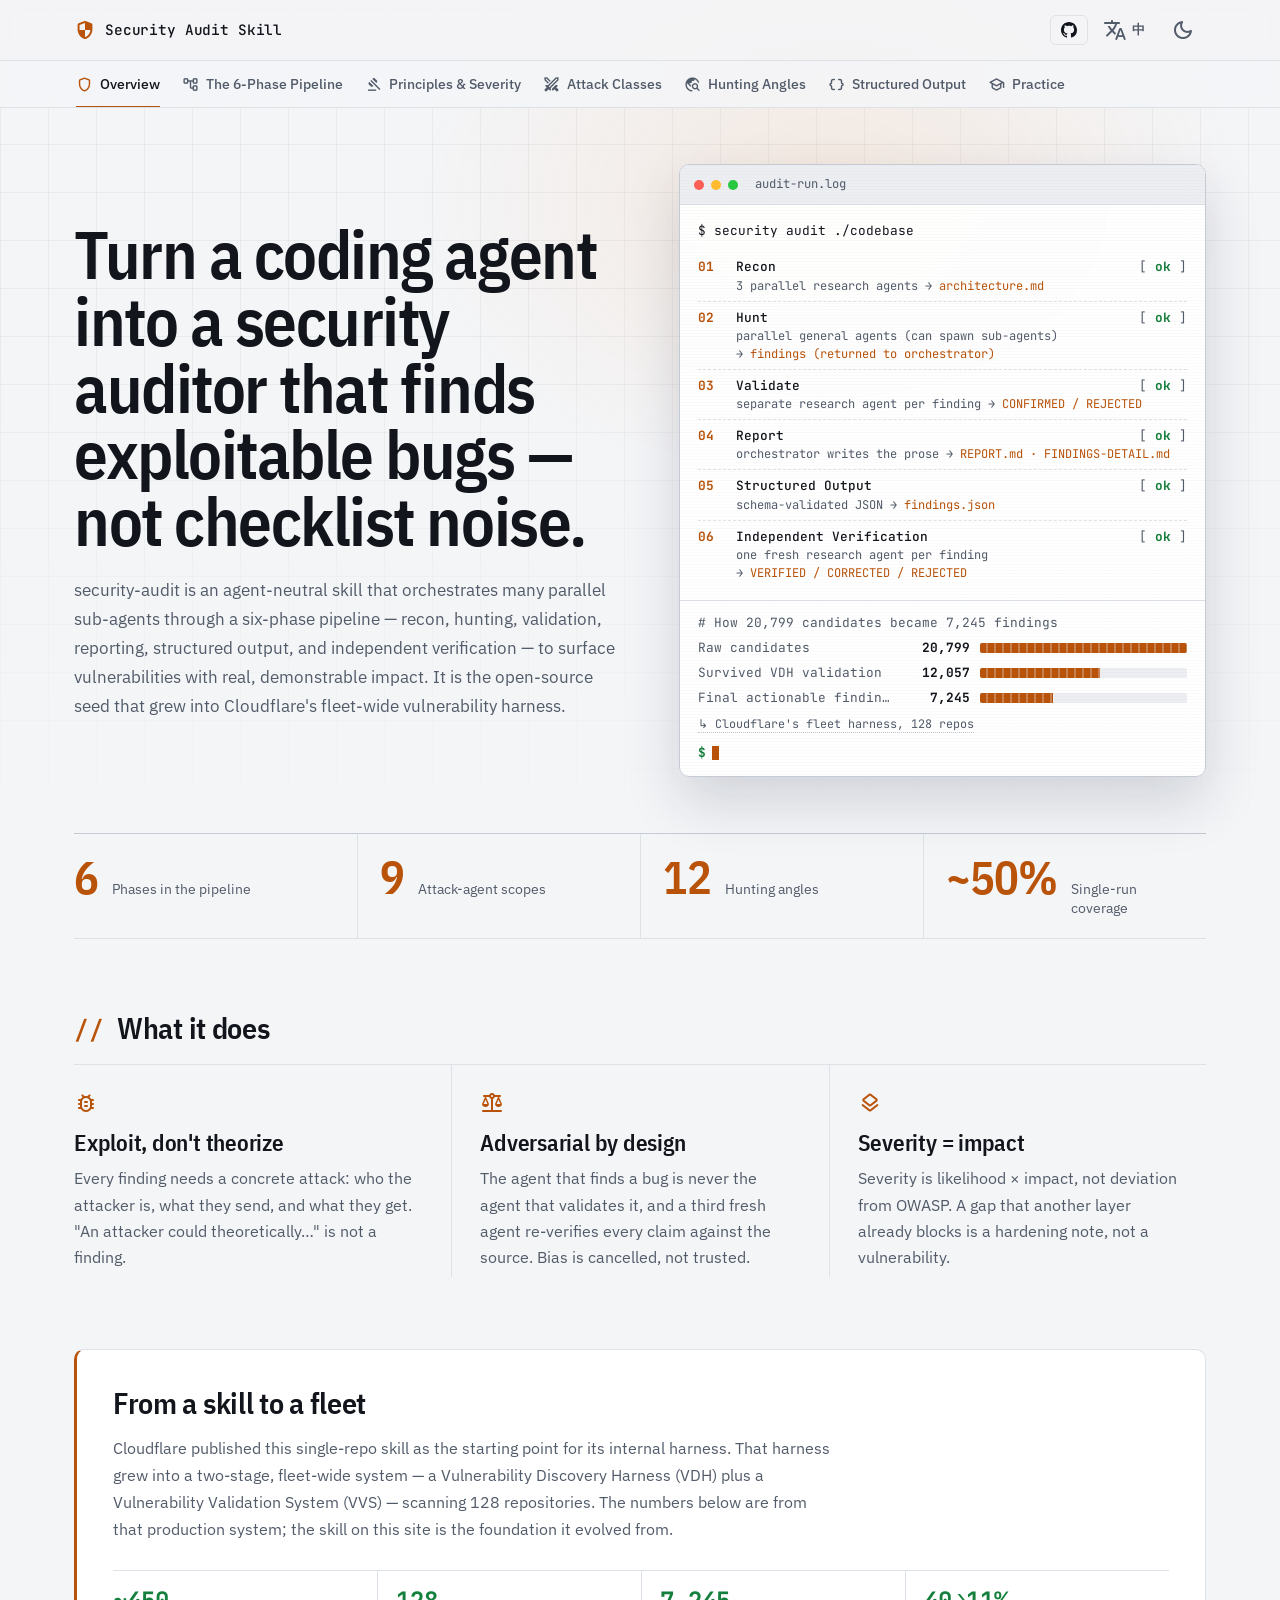
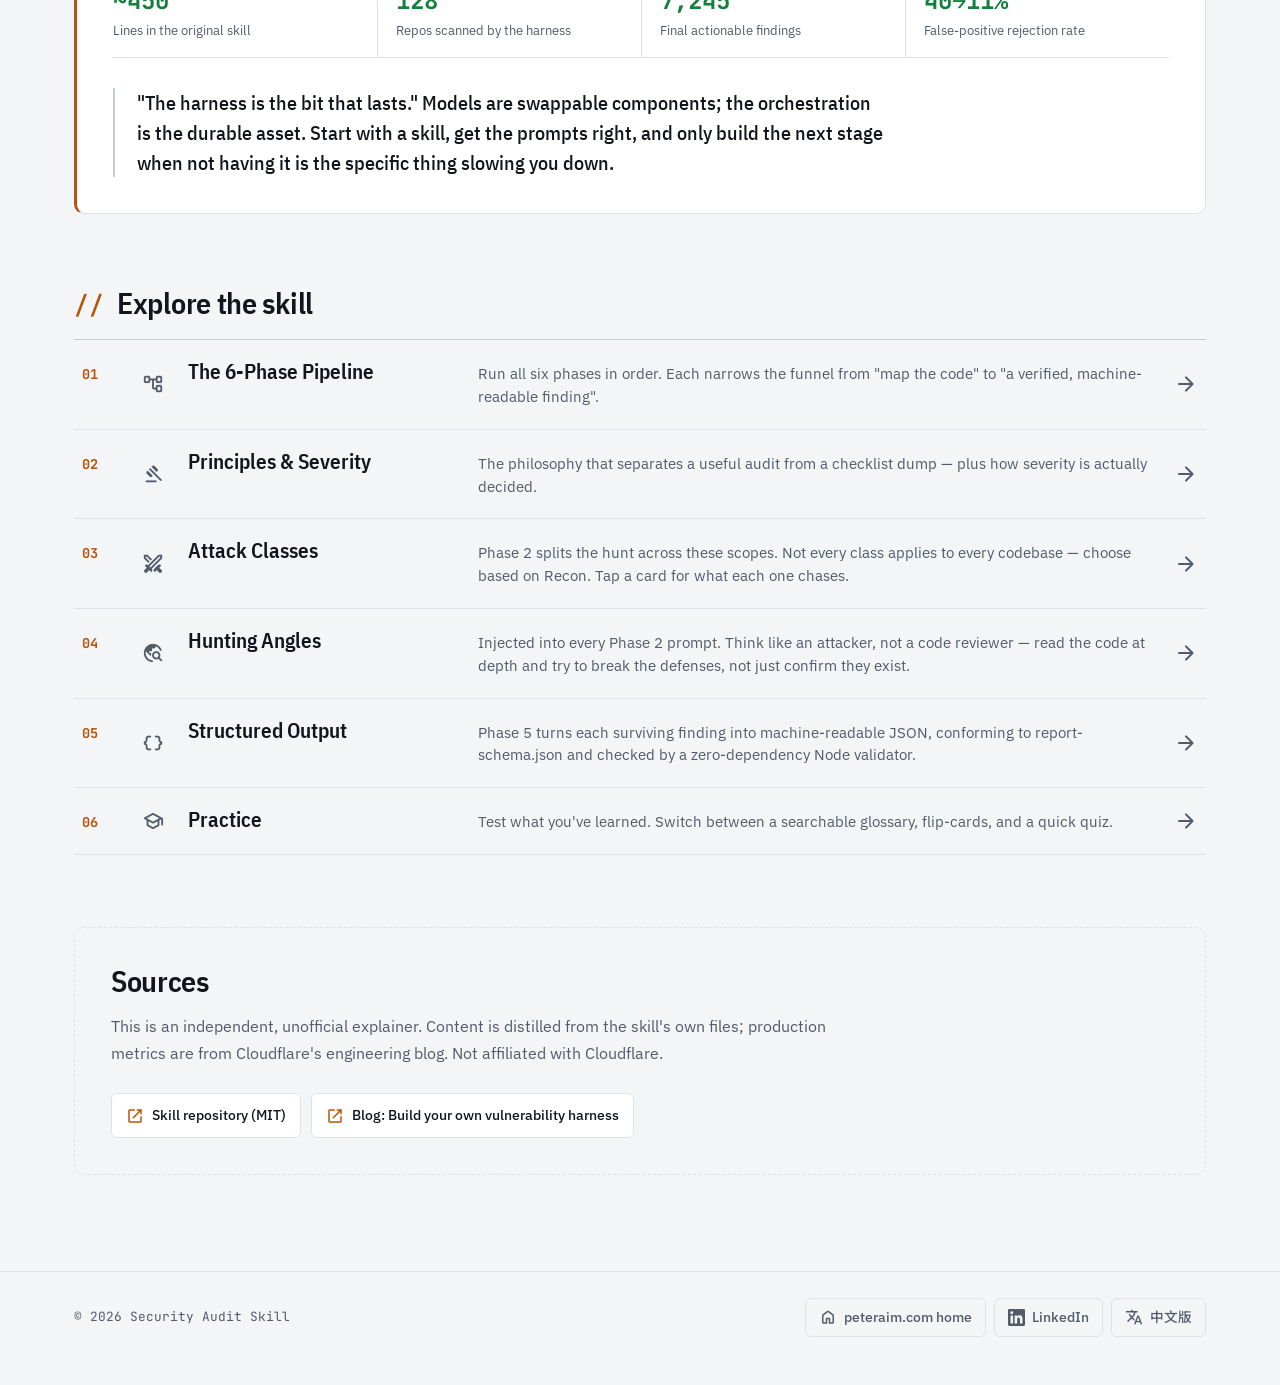
==== commit 2e4cf3b0: "fix: 重新產生靜態 HTML,中文 meta 描述改全形標點 <main id="page"> 裡的靜態內容依新版型重新輸出,沒開 JS 或搜尋引擎看到的 跟實際畫面一致;<main> 也直接帶上" ====
--- a/index.html
+++ b/index.html
@@ -49,8 +49,8 @@
 </head>
 <body data-page="home">
   <!-- shell.js injects the app bar, cross-page nav, footer and dialog around this -->
-  <main id="page">
-<section class="hero" data-item=""><div class="terminal" aria-hidden="true"><span class="terminal__dot"></span><span class="terminal__dot"></span><span class="terminal__dot"></span><code class="terminal__cmd">$ security audit ./codebase<span class="terminal__caret"></span></code></div><h1 class="hero__title">Turn a coding agent into a security auditor that finds exploitable bugs — not checklist noise.</h1><p class="hero__lede">security-audit is an agent-neutral skill that orchestrates many parallel sub-agents through a six-phase pipeline — recon, hunting, validation, reporting, structured output, and independent verification — to surface vulnerabilities with real, demonstrable impact. It is the open-source seed that grew into Cloudflare's fleet-wide vulnerability harness.</p></section><div class="statbar"><div class="statbar__item" data-item=""><b class="statbar__value" data-count="6">6</b><span class="statbar__label">Phases in the pipeline</span></div><div class="statbar__item" data-item=""><b class="statbar__value" data-count="9">9</b><span class="statbar__label">Attack-agent scopes</span></div><div class="statbar__item" data-item=""><b class="statbar__value" data-count="12">12</b><span class="statbar__label">Hunting angles</span></div><div class="statbar__item" data-item=""><b class="statbar__value" data-count="~50%">~50%</b><span class="statbar__label">Bugs found in one run</span></div></div><h2 class="section-label"><span class="section-label__hash">//</span> What it does</h2><div class="fbands"><div class="fband reveal is-in" data-item=""><div class="fband__inner"><span class="material-symbols-rounded fband__icon" aria-hidden="true">bug_report</span><div class="fband__text"><h3 class="fband__title">Exploit, don't theorize</h3><p class="fband__body">Every finding needs a concrete attack: who the attacker is, what they send, and what they get. "An attacker could theoretically…" is not a finding.</p></div></div></div><div class="fband reveal fband--alt is-in" data-item=""><div class="fband__inner"><span class="material-symbols-rounded fband__icon" aria-hidden="true">balance</span><div class="fband__text"><h3 class="fband__title">Adversarial by design</h3><p class="fband__body">The agent that finds a bug is never the agent that validates it, and a third fresh agent re-verifies every claim against the source. Bias is cancelled, not trusted.</p></div></div></div><div class="fband reveal is-in" data-item=""><div class="fband__inner"><span class="material-symbols-rounded fband__icon" aria-hidden="true">layers</span><div class="fband__text"><h3 class="fband__title">Severity = impact</h3><p class="fband__body">Severity is likelihood × impact, not deviation from OWASP. A gap that another layer already blocks is a hardening note, not a vulnerability.</p></div></div></div></div><section class="band reveal is-in" data-item="" aria-labelledby="lineageH"><h2 class="band__title" id="lineageH">From a skill to a fleet</h2><p class="band__body">Cloudflare published this single-repo skill as the starting point for its internal harness. That harness grew into a two-stage, fleet-wide system — a Vulnerability Discovery Harness (VDH) plus a Vulnerability Validation System (VVS) — scanning 128 repositories. The numbers below are from that production system; the skill on this site is the foundation it evolved from.</p><div class="funnel" data-item=""><div class="funnel__h">How 20,799 candidates became 7,245 findings</div><div class="funnel__row"><span class="funnel__label">Raw candidates</span><div class="funnel__track"><div class="funnel__bar" style="width:100%"><span class="funnel__val">20,799</span></div></div></div><div class="funnel__row"><span class="funnel__label">Survived VDH validation</span><div class="funnel__track"><div class="funnel__bar" style="width:58%"><span class="funnel__val">12,057</span></div></div></div><div class="funnel__row"><span class="funnel__label">Final actionable findings</span><div class="funnel__track"><div class="funnel__bar" style="width:35%"><span class="funnel__val">7,245</span></div></div></div></div><div class="metricbar"><div class="metricbar__item"><b class="metricbar__value">~450</b><span class="metricbar__label">Lines in the original skill</span></div><div class="metricbar__item"><b class="metricbar__value">128</b><span class="metricbar__label">Repos scanned by the harness</span></div><div class="metricbar__item"><b class="metricbar__value">7,245</b><span class="metricbar__label">Final actionable findings</span></div><div class="metricbar__item"><b class="metricbar__value">40→11%</b><span class="metricbar__label">False-positive rejection rate</span></div></div><blockquote class="quote">"The harness is the bit that lasts." Models are swappable components; the orchestration is the durable asset. Start with a skill, get the prompts right, and only build the next stage when not having it is the specific thing slowing you down.</blockquote></section><h2 class="section-label"><span class="section-label__hash">//</span> Explore the skill</h2><nav class="idxlist" aria-label="Explore the skill"><a class="idxrow reveal is-in" data-item="" href="pipeline.html" aria-label="The 6-Phase Pipeline"><span class="idxrow__n">01</span><span class="material-symbols-rounded idxrow__icon" aria-hidden="true">account_tree</span><span class="idxrow__text"><b>The 6-Phase Pipeline</b><span>Run all six phases in order. Each narrows the funnel from "map the code" to "a verified, machine-readable finding".</span></span><span class="material-symbols-rounded idxrow__go" aria-hidden="true">arrow_forward</span></a><a class="idxrow reveal is-in" data-item="" href="principles.html" aria-label="Principles &amp; Severity"><span class="idxrow__n">02</span><span class="material-symbols-rounded idxrow__icon" aria-hidden="true">gavel</span><span class="idxrow__text"><b>Principles &amp; Severity</b><span>The philosophy that separates a useful audit from a checklist dump — plus how severity is actually decided.</span></span><span class="material-symbols-rounded idxrow__go" aria-hidden="true">arrow_forward</span></a><a class="idxrow reveal is-in" data-item="" href="attacks.html" aria-label="Attack Classes"><span class="idxrow__n">03</span><span class="material-symbols-rounded idxrow__icon" aria-hidden="true">swords</span><span class="idxrow__text"><b>Attack Classes</b><span>Phase 2 splits the hunt across these scopes. Not every class applies to every codebase — choose based on Recon. Tap a card for what each one chases.</span></span><span class="material-symbols-rounded idxrow__go" aria-hidden="true">arrow_forward</span></a><a class="idxrow reveal is-in" data-item="" href="hunting.html" aria-label="Hunting Angles"><span class="idxrow__n">04</span><span class="material-symbols-rounded idxrow__icon" aria-hidden="true">travel_explore</span><span class="idxrow__text"><b>Hunting Angles</b><span>Injected into every Phase 2 prompt. Think like an attacker, not a code reviewer — read the code at depth and try to break the defenses, not just confirm they exist.</span></span><span class="material-symbols-rounded idxrow__go" aria-hidden="true">arrow_forward</span></a><a class="idxrow reveal is-in" data-item="" href="schema.html" aria-label="Structured Output"><span class="idxrow__n">05</span><span class="material-symbols-rounded idxrow__icon" aria-hidden="true">data_object</span><span class="idxrow__text"><b>Structured Output</b><span>Phase 5 turns each surviving finding into machine-readable JSON, conforming to report-schema.json and checked by a zero-dependency Node validator.</span></span><span class="material-symbols-rounded idxrow__go" aria-hidden="true">arrow_forward</span></a><a class="idxrow reveal is-in" data-item="" href="practice.html" aria-label="Practice"><span class="idxrow__n">06</span><span class="material-symbols-rounded idxrow__icon" aria-hidden="true">school</span><span class="idxrow__text"><b>Practice</b><span>Test what you've learned. Switch between a searchable glossary, flip-cards, and a quick quiz.</span></span><span class="material-symbols-rounded idxrow__go" aria-hidden="true">arrow_forward</span></a></nav><section class="band band--muted reveal is-in" data-item="" aria-labelledby="srcH"><h2 class="band__title" id="srcH">Sources</h2><p class="band__body">This is an independent, unofficial explainer. Content is distilled from the skill's own files; production metrics are from Cloudflare's engineering blog. Not affiliated with Cloudflare.</p><div class="srclinks"><a class="srclink" href="https://github.com/cloudflare/security-audit-skill" target="_blank" rel="noopener"><span class="material-symbols-rounded" aria-hidden="true">open_in_new</span><span>Skill repository (MIT)</span></a><a class="srclink" href="https://blog.cloudflare.com/build-your-own-vulnerability-harness" target="_blank" rel="noopener"><span class="material-symbols-rounded" aria-hidden="true">open_in_new</span><span>Blog: Build your own vulnerability harness</span></a></div></section>
+  <main id="page" class="page page--home">
+<section class="hero" data-item=""><div class="hero__copy"><p class="hero__cmd" aria-hidden="true"><span class="hero__prompt">$</span> security audit ./codebase</p><h1 class="hero__title">Turn a coding agent into a security auditor that finds exploitable bugs — not checklist noise.</h1><p class="hero__lede">security-audit is an agent-neutral skill that orchestrates many parallel sub-agents through a six-phase pipeline — recon, hunting, validation, reporting, structured output, and independent verification — to surface vulnerabilities with real, demonstrable impact. It is the open-source seed that grew into Cloudflare's fleet-wide vulnerability harness.</p></div><figure class="runlog" aria-label="An audit run, phase by phase"><div class="runlog__bar" aria-hidden="true"><span class="terminal__dot"></span><span class="terminal__dot"></span><span class="terminal__dot"></span><span class="runlog__name">audit-run.log</span></div><ol class="runlog__body"><li class="log-line log-cmd" style="--i:11"><span class="log-cmd__text" style="--n:27">$ security audit ./codebase</span></li><li class="log-line log-phase" style="--i:0"><a class="log-phase__link" href="pipeline.html#stage-recon"><span class="log-n">01</span><span class="log-name">Recon</span><span class="log-ok" aria-hidden="true">ok</span><span class="log-meta">3 parallel research agents <span class="log-out">architecture.md</span></span></a></li><li class="log-line log-phase" style="--i:1"><a class="log-phase__link" href="pipeline.html#stage-hunt"><span class="log-n">02</span><span class="log-name">Hunt</span><span class="log-ok" aria-hidden="true">ok</span><span class="log-meta">parallel general agents (can spawn sub-agents) <span class="log-out">findings (returned to orchestrator)</span></span></a></li><li class="log-line log-phase" style="--i:2"><a class="log-phase__link" href="pipeline.html#stage-validate"><span class="log-n">03</span><span class="log-name">Validate</span><span class="log-ok" aria-hidden="true">ok</span><span class="log-meta">separate research agent per finding <span class="log-out">CONFIRMED / REJECTED</span></span></a></li><li class="log-line log-phase" style="--i:3"><a class="log-phase__link" href="pipeline.html#stage-report"><span class="log-n">04</span><span class="log-name">Report</span><span class="log-ok" aria-hidden="true">ok</span><span class="log-meta">orchestrator writes the prose <span class="log-out">REPORT.md · FINDINGS-DETAIL.md</span></span></a></li><li class="log-line log-phase" style="--i:4"><a class="log-phase__link" href="pipeline.html#stage-structured"><span class="log-n">05</span><span class="log-name">Structured Output</span><span class="log-ok" aria-hidden="true">ok</span><span class="log-meta">schema-validated JSON <span class="log-out">findings.json</span></span></a></li><li class="log-line log-phase" style="--i:5"><a class="log-phase__link" href="pipeline.html#stage-verify"><span class="log-n">06</span><span class="log-name">Independent Verification</span><span class="log-ok" aria-hidden="true">ok</span><span class="log-meta">one fresh research agent per finding <span class="log-out">VERIFIED / CORRECTED / REJECTED</span></span></a></li><li class="log-line log-comment" style="--i:6"># How 20,799 candidates became 7,245 findings</li><li class="log-line log-bar" style="--i:7"><span class="log-bar__label">Raw candidates</span><span class="log-bar__val">20,799</span><span class="log-bar__track" aria-hidden="true"><span class="log-bar__fill" style="--w:100%"></span></span></li><li class="log-line log-bar" style="--i:8"><span class="log-bar__label">Survived VDH validation</span><span class="log-bar__val">12,057</span><span class="log-bar__track" aria-hidden="true"><span class="log-bar__fill" style="--w:58%"></span></span></li><li class="log-line log-bar" style="--i:9"><span class="log-bar__label">Final actionable findings</span><span class="log-bar__val">7,245</span><span class="log-bar__track" aria-hidden="true"><span class="log-bar__fill" style="--w:35%"></span></span></li><li class="log-line log-note" style="--i:10"><a href="#lineageH">Cloudflare's fleet harness, 128 repos</a></li><li class="log-line log-cmd log-cmd--idle" style="--i:12"><span>$</span><span class="terminal__caret"></span></li></ol></figure></section><div class="readout"><div class="readout__item" data-item=""><b class="readout__value">6</b><span class="readout__label">Phases in the pipeline</span></div><div class="readout__item" data-item=""><b class="readout__value">9</b><span class="readout__label">Attack-agent scopes</span></div><div class="readout__item" data-item=""><b class="readout__value">12</b><span class="readout__label">Hunting angles</span></div><div class="readout__item" data-item=""><b class="readout__value">~50%</b><span class="readout__label">Single-run coverage</span></div></div><h2 class="section-label"><span class="section-label__hash">//</span> What it does</h2><div class="tenets"><div class="tenet" data-item=""><span class="material-symbols-rounded tenet__icon" aria-hidden="true">bug_report</span><h3 class="tenet__title">Exploit, don't theorize</h3><p class="tenet__body">Every finding needs a concrete attack: who the attacker is, what they send, and what they get. "An attacker could theoretically…" is not a finding.</p></div><div class="tenet" data-item=""><span class="material-symbols-rounded tenet__icon" aria-hidden="true">balance</span><h3 class="tenet__title">Adversarial by design</h3><p class="tenet__body">The agent that finds a bug is never the agent that validates it, and a third fresh agent re-verifies every claim against the source. Bias is cancelled, not trusted.</p></div><div class="tenet" data-item=""><span class="material-symbols-rounded tenet__icon" aria-hidden="true">layers</span><h3 class="tenet__title">Severity = impact</h3><p class="tenet__body">Severity is likelihood × impact, not deviation from OWASP. A gap that another layer already blocks is a hardening note, not a vulnerability.</p></div></div><section class="band band--lineage" data-item="" aria-labelledby="lineageH"><h2 class="band__title" id="lineageH">From a skill to a fleet</h2><p class="band__body">Cloudflare published this single-repo skill as the starting point for its internal harness. That harness grew into a two-stage, fleet-wide system — a Vulnerability Discovery Harness (VDH) plus a Vulnerability Validation System (VVS) — scanning 128 repositories. The numbers below are from that production system; the skill on this site is the foundation it evolved from.</p><div class="metricbar"><div class="metricbar__item"><b class="metricbar__value">~450</b><span class="metricbar__label">Lines in the original skill</span></div><div class="metricbar__item"><b class="metricbar__value">128</b><span class="metricbar__label">Repos scanned by the harness</span></div><div class="metricbar__item"><b class="metricbar__value">7,245</b><span class="metricbar__label">Final actionable findings</span></div><div class="metricbar__item"><b class="metricbar__value">40→11%</b><span class="metricbar__label">False-positive rejection rate</span></div></div><blockquote class="quote">"The harness is the bit that lasts." Models are swappable components; the orchestration is the durable asset. Start with a skill, get the prompts right, and only build the next stage when not having it is the specific thing slowing you down.</blockquote></section><h2 class="section-label"><span class="section-label__hash">//</span> Explore the skill</h2><nav class="idxlist" aria-label="Explore the skill"><a class="idxrow" data-item="" href="pipeline.html"><span class="idxrow__n">01</span><span class="material-symbols-rounded idxrow__icon" aria-hidden="true">account_tree</span><b class="idxrow__title">The 6-Phase Pipeline</b><span class="idxrow__desc">Run all six phases in order. Each narrows the funnel from "map the code" to "a verified, machine-readable finding".</span><span class="material-symbols-rounded idxrow__go" aria-hidden="true">arrow_forward</span></a><a class="idxrow" data-item="" href="principles.html"><span class="idxrow__n">02</span><span class="material-symbols-rounded idxrow__icon" aria-hidden="true">gavel</span><b class="idxrow__title">Principles &amp; Severity</b><span class="idxrow__desc">The philosophy that separates a useful audit from a checklist dump — plus how severity is actually decided.</span><span class="material-symbols-rounded idxrow__go" aria-hidden="true">arrow_forward</span></a><a class="idxrow" data-item="" href="attacks.html"><span class="idxrow__n">03</span><span class="material-symbols-rounded idxrow__icon" aria-hidden="true">swords</span><b class="idxrow__title">Attack Classes</b><span class="idxrow__desc">Phase 2 splits the hunt across these scopes. Not every class applies to every codebase — choose based on Recon. Tap a card for what each one chases.</span><span class="material-symbols-rounded idxrow__go" aria-hidden="true">arrow_forward</span></a><a class="idxrow" data-item="" href="hunting.html"><span class="idxrow__n">04</span><span class="material-symbols-rounded idxrow__icon" aria-hidden="true">travel_explore</span><b class="idxrow__title">Hunting Angles</b><span class="idxrow__desc">Injected into every Phase 2 prompt. Think like an attacker, not a code reviewer — read the code at depth and try to break the defenses, not just confirm they exist.</span><span class="material-symbols-rounded idxrow__go" aria-hidden="true">arrow_forward</span></a><a class="idxrow" data-item="" href="schema.html"><span class="idxrow__n">05</span><span class="material-symbols-rounded idxrow__icon" aria-hidden="true">data_object</span><b class="idxrow__title">Structured Output</b><span class="idxrow__desc">Phase 5 turns each surviving finding into machine-readable JSON, conforming to report-schema.json and checked by a zero-dependency Node validator.</span><span class="material-symbols-rounded idxrow__go" aria-hidden="true">arrow_forward</span></a><a class="idxrow" data-item="" href="practice.html"><span class="idxrow__n">06</span><span class="material-symbols-rounded idxrow__icon" aria-hidden="true">school</span><b class="idxrow__title">Practice</b><span class="idxrow__desc">Test what you've learned. Switch between a searchable glossary, flip-cards, and a quick quiz.</span><span class="material-symbols-rounded idxrow__go" aria-hidden="true">arrow_forward</span></a></nav><section class="band band--muted" data-item="" aria-labelledby="srcH"><h2 class="band__title" id="srcH">Sources</h2><p class="band__body">This is an independent, unofficial explainer. Content is distilled from the skill's own files; production metrics are from Cloudflare's engineering blog. Not affiliated with Cloudflare.</p><div class="srclinks"><a class="srclink" href="https://github.com/cloudflare/security-audit-skill" target="_blank" rel="noopener"><span class="material-symbols-rounded" aria-hidden="true">open_in_new</span><span>Skill repository (MIT)</span></a><a class="srclink" href="https://blog.cloudflare.com/build-your-own-vulnerability-harness" target="_blank" rel="noopener"><span class="material-symbols-rounded" aria-hidden="true">open_in_new</span><span>Blog: Build your own vulnerability harness</span></a></div></section>
 </main>
 
   <script src="data/data.js"></script>
